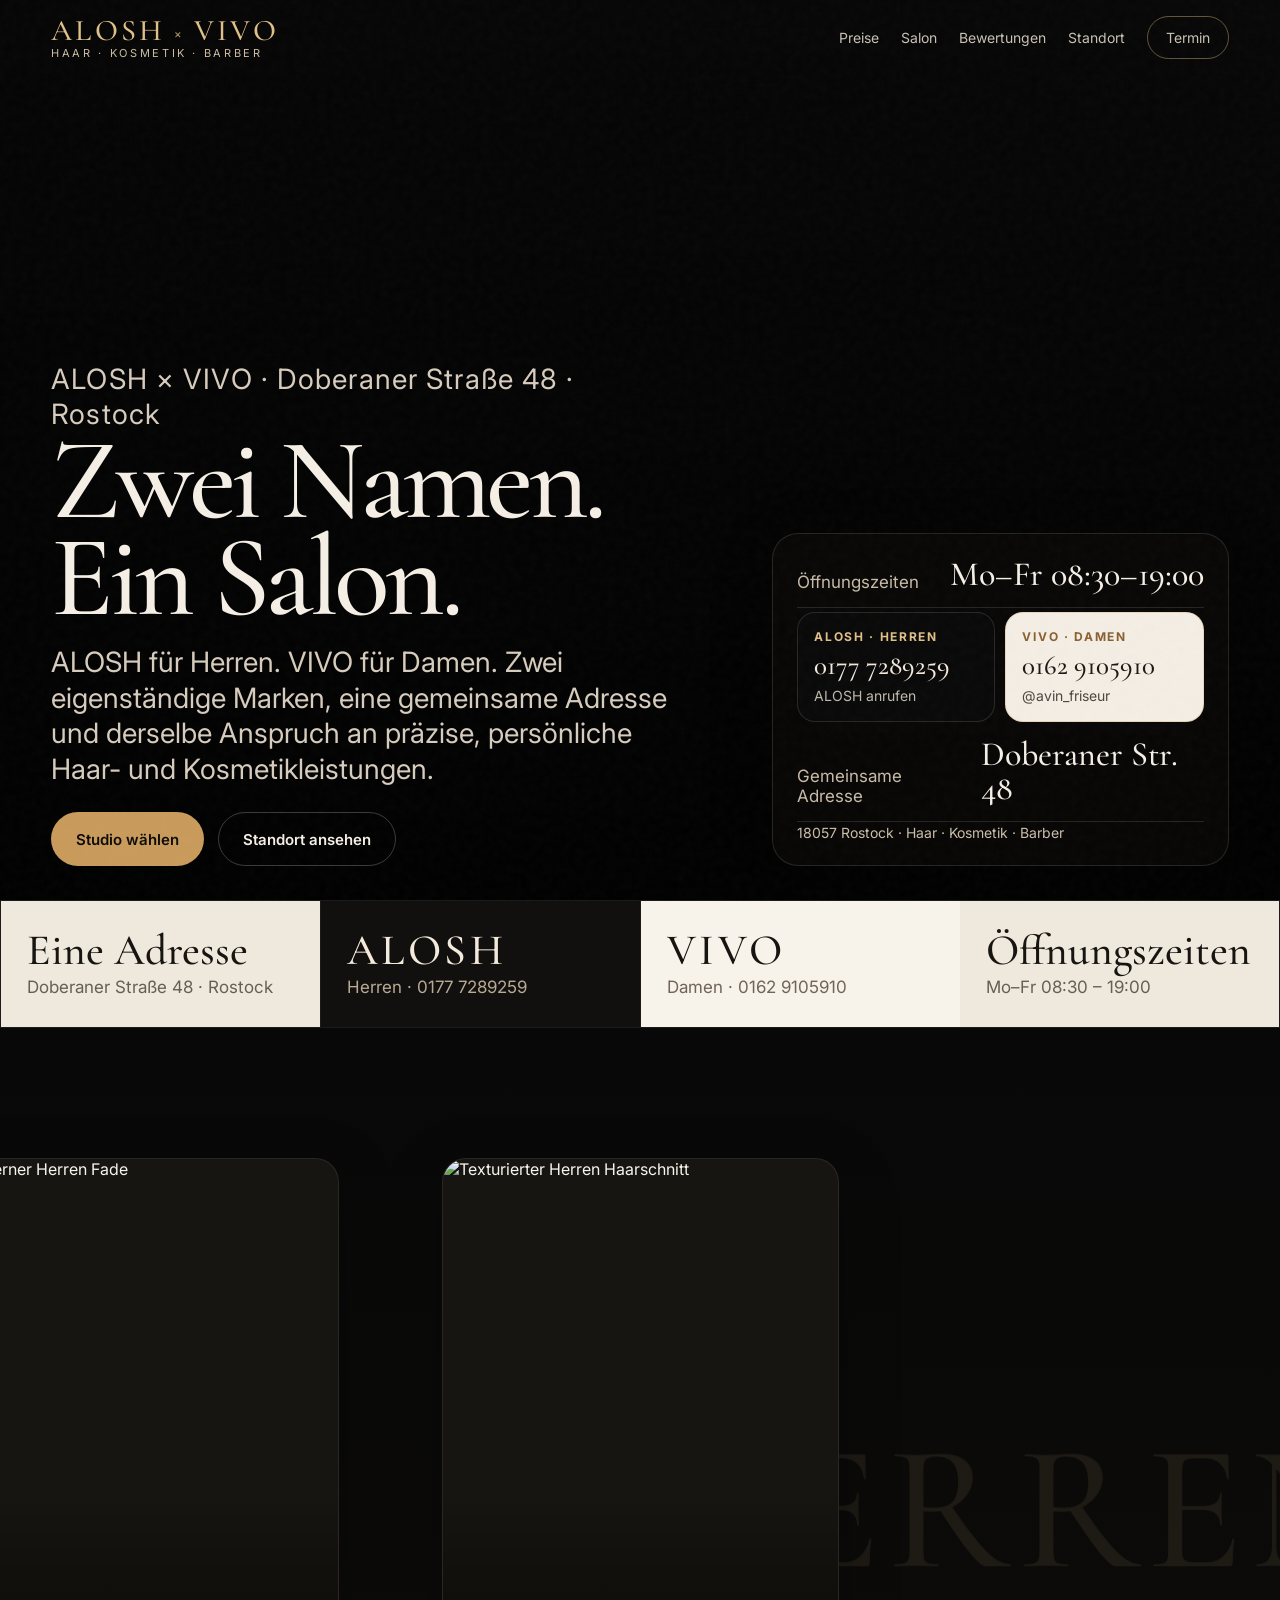
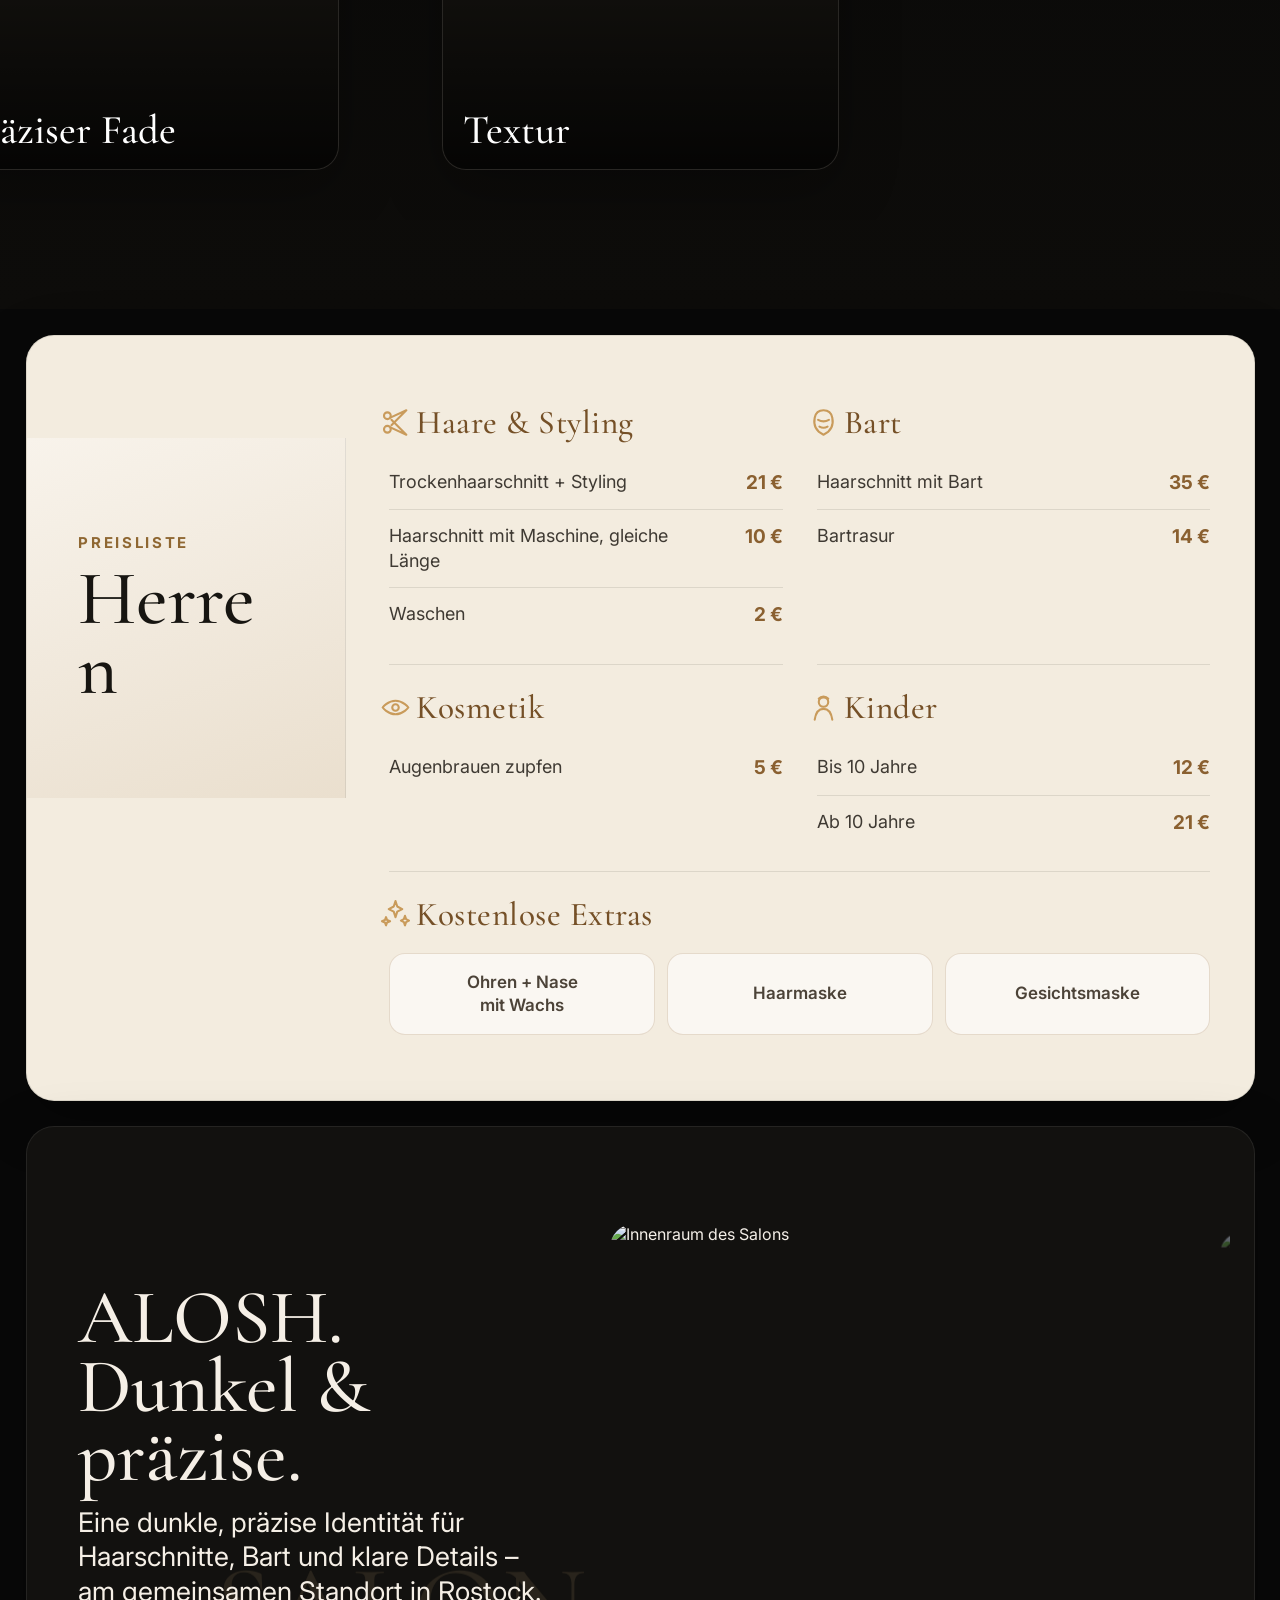
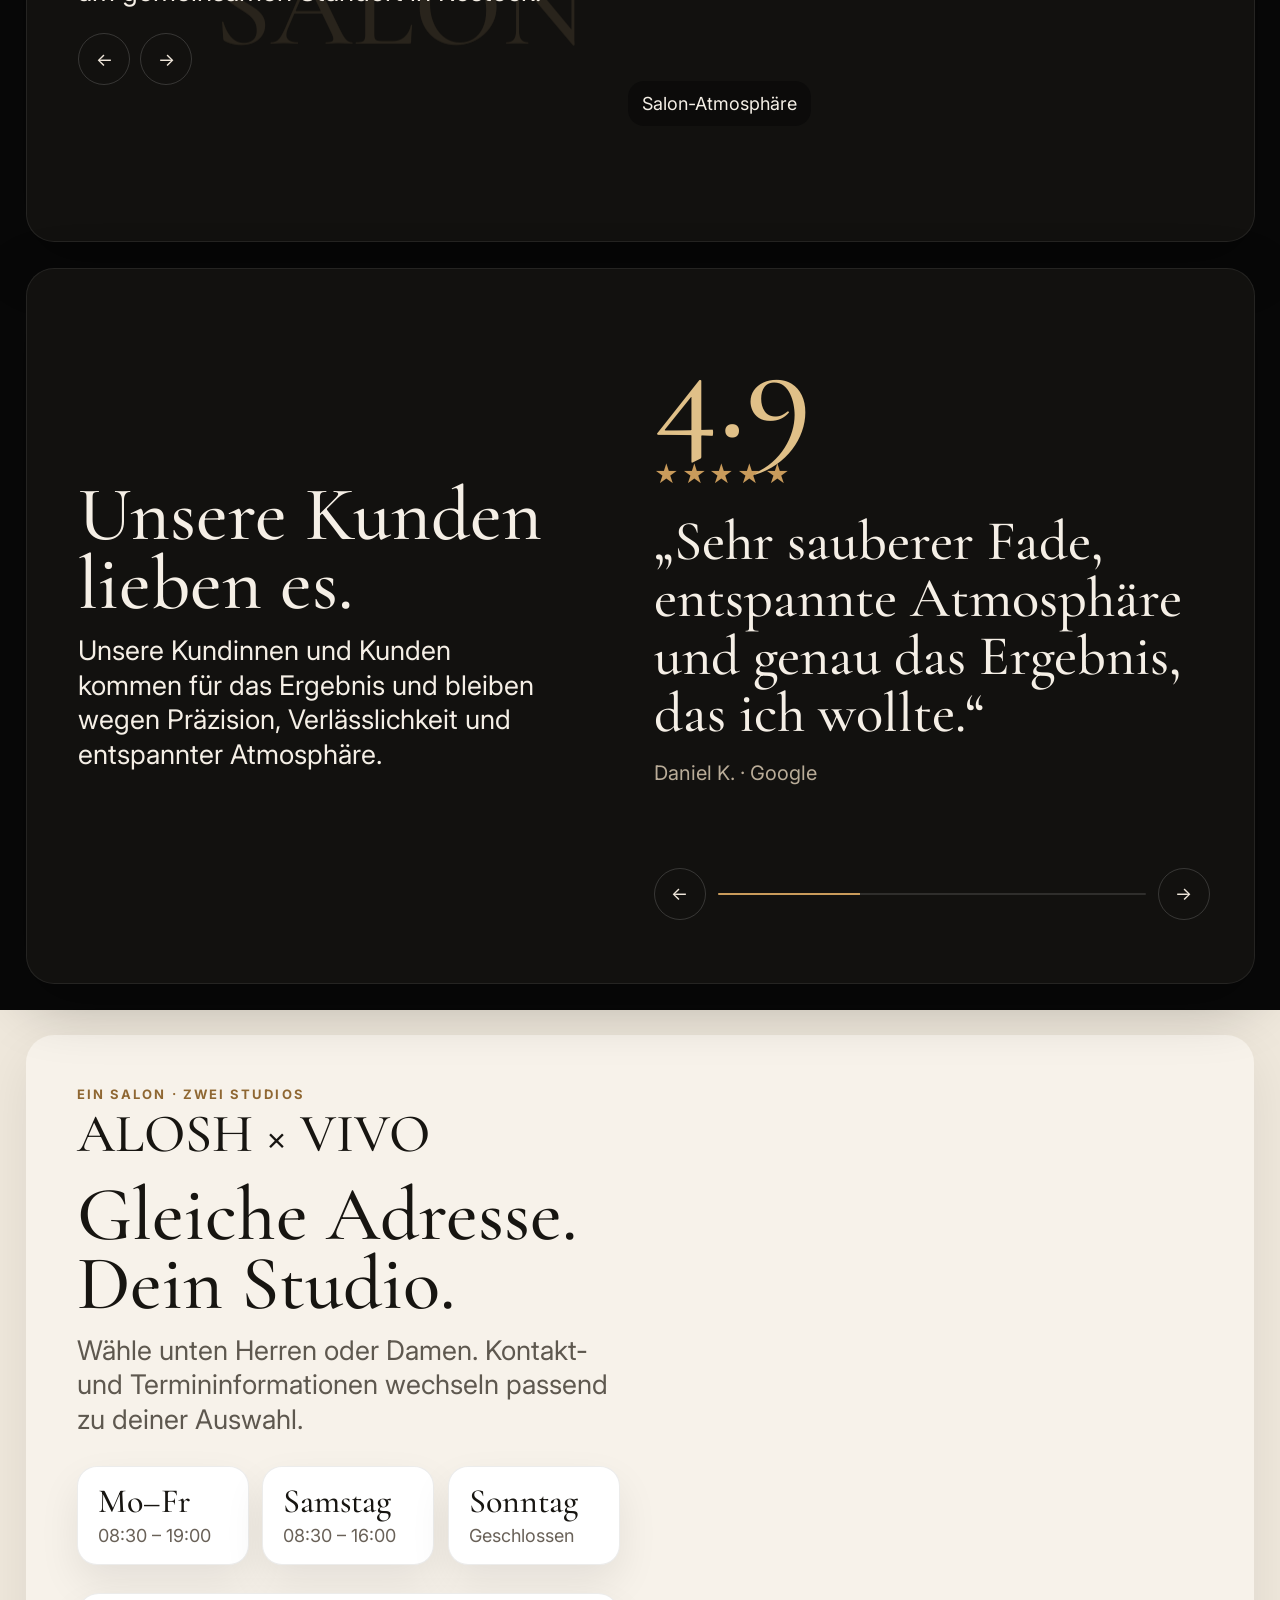
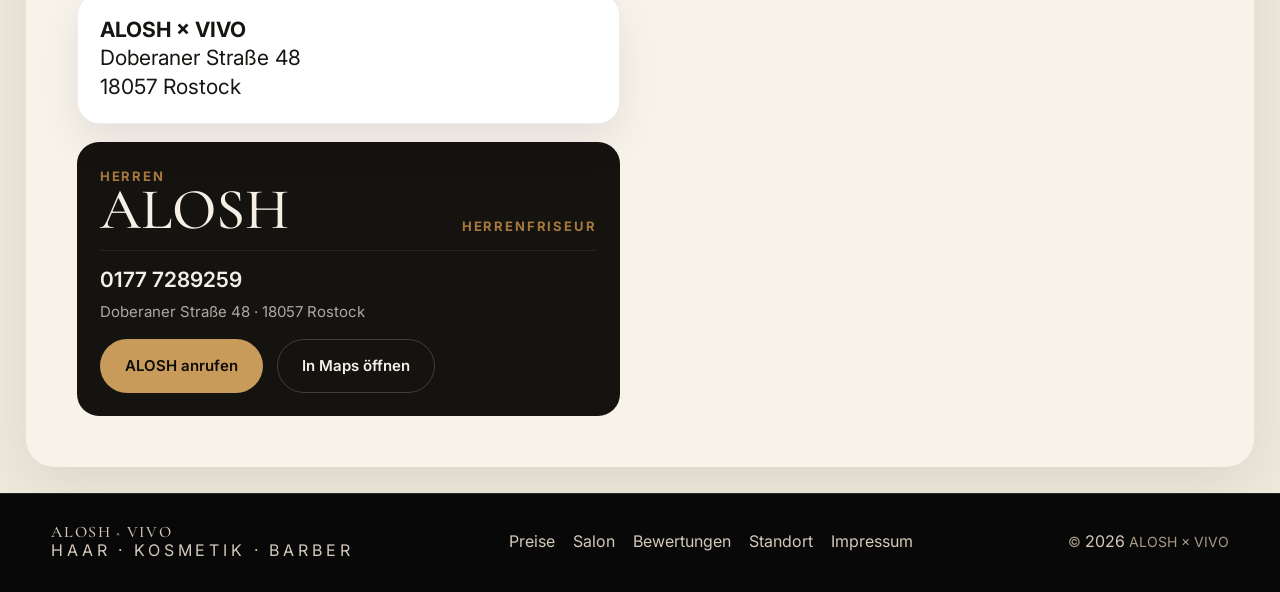
==== index.html @ 0dd0d902 "Finish German website translation" ====
<!DOCTYPE html>
<html lang="de">
<head>
  <meta charset="UTF-8" />
  <meta name="viewport" content="width=device-width, initial-scale=1.0" />
  <meta name="theme-color" content="#080808" />
  <meta name="description" content="ALOSH × VIVO in Rostock – Herren bei ALOSH, Damen bei VIVO. Haar, Kosmetik und Barber an einer gemeinsamen Adresse." />
  <title>ALOSH × VIVO — Haar · Kosmetik · Barber</title>
  <link rel="preconnect" href="https://fonts.googleapis.com">
  <link rel="preconnect" href="https://fonts.gstatic.com" crossorigin>
  <link href="https://fonts.googleapis.com/css2?family=Cormorant+Garamond:wght@400;500;600&family=Inter:wght@400;500;600;700&display=swap" rel="stylesheet">
  <link rel="stylesheet" href="styles.css?v=20260819-icons6">
  <link rel="stylesheet" href="price-icon-scale.css?v=1">
</head>
<body>
  <div class="grain"></div>

  <header class="site-header">
    <a class="brand" href="#top" aria-label="ALOSH Startseite">
      <span class="brand-name">ALOSH</span>
      <span class="brand-sub">Haar · Kosmetik · Barber</span>
    </a>

    <nav class="desktop-nav" aria-label="Hauptnavigation">
      <a href="#services">Preise</a>
      <a href="#salon">Salon</a>
      <a href="#reviews">Bewertungen</a>
      <a href="#visit">Standort</a>
      <a href="#booking" class="nav-book">Termin</a>
    </nav>

    <button class="menu-toggle" aria-label="Menü öffnen" aria-expanded="false">
      <span></span>
      <span></span>
    </button>
  </header>

  <div class="mobile-menu" aria-hidden="true">
    <nav>
      <a href="#services">Preise</a>
      <a href="#salon">Salon</a>
      <a href="#reviews">Bewertungen</a>
      <a href="#visit">Standort</a>
      <a href="#booking">Termin</a>
    </nav>
  </div>

  <main id="top">
    <section class="hero">
      <div class="hero-inner">
        <div class="hero-copy reveal reveal-left">
          <p class="hero-kicker">Friseur- und Barber-Erlebnis in Rostock.</p>
          <h1>Schnitt.<br>Bart.<br>Stil.</h1>
          <p>Elegante Atmosphäre, präzise Arbeit und ein hochwertiges Ergebnis – klar gestaltet für Desktop und Mobilgeräte.</p>
          <div class="hero-actions">
            <a class="button button-gold" href="#booking">Termin anfragen</a>
            <a class="button button-outline" href="#visit">Standort ansehen</a>
          </div>
        </div>

        <aside class="hero-card reveal reveal-pop" aria-label="Saloninformationen">
          <div class="hero-card-top">
            <div class="hero-card-line"><span data-shop-status>Öffnungszeiten</span><strong data-shop-detail>Mo–Fr 08:30–19:00</strong></div>
            <div class="hero-card-line"><span>Anrufen</span><strong>0381 76016450</strong></div>
            <div class="hero-card-line"><span>Adresse</span><strong>Doberaner Str. 48</strong></div>
          </div>
          <a class="button button-gold" href="tel:+4938176016450">Jetzt anrufen</a>
        </aside>
      </div>

      <div class="hero-decor-wrap" aria-hidden="true">
        <div class="hero-decor one parallax" data-speed="0.18">ALOSH</div>
        <div class="hero-decor two parallax" data-speed="0.11">BARBER</div>
      </div>
    </section>

    <section class="info-strip">
      <div class="info-box reveal reveal-pop" style="--delay:.02s">
        <strong data-shop-status>Öffnungszeiten</strong>
        <span data-shop-detail>Mo–Fr 08:30 – 19:00</span>
      </div>
      <div class="info-box reveal reveal-pop" style="--delay:.08s">
        <strong>Ohne Termin</strong>
        <span>Willkommen, wenn etwas frei ist</span>
      </div>
      <div class="info-box reveal reveal-pop" style="--delay:.14s">
        <strong>4.9 ★</strong>
        <span>Google-Bewertungen</span>
      </div>
      <div class="info-box reveal reveal-pop" style="--delay:.2s">
        <strong>Termin</strong>
        <a href="#booking">Termin anfragen</a>
      </div>
    </section>

    <section class="cuts-showcase" id="cuts" aria-label="Frisuren Beispiele">
      <div class="cuts-stage">
        <div class="cuts-word parallax" data-speed="0.045" data-gender-word aria-hidden="true">HERREN</div>

        <div class="cuts-carousel gender-panel" data-gender-panel="herren">
          <div class="cuts-track" data-cuts-carousel="herren" tabindex="0" aria-label="Herren Frisuren. Seitlich wischen oder ziehen.">
            <figure class="cut-card animate-on-scroll" style="--delay:.02s">
              <img loading="lazy" src="https://images.unsplash.com/photo-1622286342621-4bd786c2447c?auto=format&fit=crop&w=1000&q=88" alt="Moderner Herren Fade" />
              <figcaption>Präziser Fade</figcaption>
            </figure>
            <figure class="cut-card animate-on-scroll" style="--delay:.1s">
              <img loading="lazy" src="https://images.unsplash.com/photo-1503951914875-452162b0f3f1?auto=format&fit=crop&w=1000&q=88" alt="Texturierter Herren Haarschnitt" />
              <figcaption>Textur</figcaption>
            </figure>
            <figure class="cut-card animate-on-scroll" style="--delay:.18s">
              <img loading="lazy" src="https://images.unsplash.com/photo-1599351431202-1e0f0137899a?auto=format&fit=crop&w=1000&q=88" alt="Klassischer Herren Haarschnitt" />
              <figcaption>Klassisch</figcaption>
            </figure>
            <figure class="cut-card animate-on-scroll" style="--delay:.26s">
              <img loading="lazy" src="https://images.unsplash.com/photo-1585747860715-2ba37e788b70?auto=format&fit=crop&w=1000&q=88" alt="Herren Haarschnitt und Bart" />
              <figcaption>Schnitt + Bart</figcaption>
            </figure>
          </div>
        </div>

        <div class="cuts-carousel gender-panel" data-gender-panel="damen" hidden>
          <div class="cuts-track" data-cuts-carousel="damen" tabindex="0" aria-label="Damen Frisuren. Seitlich wischen oder ziehen.">
            <figure class="cut-card animate-on-scroll in-view">
              <img loading="lazy" src="https://images.unsplash.com/photo-1494790108377-be9c29b29330?auto=format&fit=crop&w=1000&q=88" alt="Damen Frisur mit weichen Stufen" />
              <figcaption>Weiche Stufen</figcaption>
            </figure>
            <figure class="cut-card animate-on-scroll in-view">
              <img loading="lazy" src="https://images.unsplash.com/photo-1524504388940-b1c1722653e1?auto=format&fit=crop&w=1000&q=88" alt="Damen Frisur mit weichen Wellen" />
              <figcaption>Weiche Wellen</figcaption>
            </figure>
            <figure class="cut-card animate-on-scroll in-view">
              <img loading="lazy" src="https://images.unsplash.com/photo-1534528741775-53994a69daeb?auto=format&fit=crop&w=1000&q=88" alt="Moderner Damen Haarschnitt" />
              <figcaption>Moderner Schnitt</figcaption>
            </figure>
            <figure class="cut-card animate-on-scroll in-view">
              <img loading="lazy" src="https://images.unsplash.com/photo-1488426862026-3ee34a7d66df?auto=format&fit=crop&w=1000&q=88" alt="Damen Farbe und Styling" />
              <figcaption>Farbe + Styling</figcaption>
            </figure>
          </div>
        </div>
      </div>
    </section>

    <div class="stack-shell">
      <section class="stack-panel price-panel" id="services" style="--z:10">
        <div class="panel-inner cream price-panel-inner">
          <div class="panel-grid price-layout">
            <div class="panel-copy price-intro reveal reveal-left">
              <div class="scroll-decor parallax" data-speed="0.12">PREISE</div>
              <p class="price-kicker">Preisliste</p>
              <h2 data-gender-price-title>Herren</h2>
            </div>

            <div class="price-side gender-panel" data-gender-panel="herren">
              <section class="price-category">
                <div class="price-category-head"><span><svg viewBox="0 0 24 24"><circle cx="6" cy="7" r="2.5"/><circle cx="6" cy="17" r="2.5"/><path d="M8.2 8.4 20 3M8.2 15.6 20 21M9 10l11 11M9 14 20 3"/></svg></span><h3>Haare &amp; Styling</h3></div>
                <div class="price-simple-row"><span>Trockenhaarschnitt + Styling</span><strong>21 €</strong></div>
                <div class="price-simple-row"><span>Haarschnitt mit Maschine, gleiche Länge</span><strong>10 €</strong></div>
                <div class="price-simple-row"><span>Waschen</span><strong>2 €</strong></div>
              </section>

              <section class="price-category">
                <div class="price-category-head"><span><svg viewBox="0 0 24 24"><path d="M5.5 8.5c.7-3.6 2.8-5.5 6.5-5.5s5.8 1.9 6.5 5.5c1 5.1-.4 9.7-6.5 12.5-6.1-2.8-7.5-7.4-6.5-12.5Z"/><path d="M8 10c2.4 1.4 5.6 1.4 8 0M9 15c2 1.2 4 1.2 6 0"/></svg></span><h3>Bart</h3></div>
                <div class="price-simple-row"><span>Haarschnitt mit Bart</span><strong>35 €</strong></div>
                <div class="price-simple-row"><span>Bartrasur</span><strong>14 €</strong></div>
              </section>

              <section class="price-category">
                <div class="price-category-head"><span><svg viewBox="0 0 24 24"><path d="M2.5 12s3.7-5 9.5-5 9.5 5 9.5 5-3.7 5-9.5 5-9.5-5-9.5-5Z"/><circle cx="12" cy="12" r="2.4"/></svg></span><h3>Kosmetik</h3></div>
                <div class="price-simple-row"><span>Augenbrauen zupfen</span><strong>5 €</strong></div>
              </section>

              <section class="price-category">
                <div class="price-category-head"><span><svg viewBox="0 0 24 24"><circle cx="12" cy="8" r="3.5"/><path d="M5.5 21c.7-5 2.9-8 6.5-8s5.8 3 6.5 8M8.5 5.5c1.7-2.2 5.3-2.2 7 0"/></svg></span><h3>Kinder</h3></div>
                <div class="price-simple-row"><span>Bis 10 Jahre</span><strong>12 €</strong></div>
                <div class="price-simple-row"><span>Ab 10 Jahre</span><strong>21 €</strong></div>
              </section>

              <section class="price-category price-category-wide price-extras">
                <div class="price-category-head"><span><svg viewBox="0 0 24 24"><path d="m12 2 1.3 4.1L17 8l-3.7 1.9L12 14l-1.3-4.1L7 8l3.7-1.9L12 2Z"/><path d="m19 13 .8 2.4L22 16.5l-2.2 1.1L19 20l-.8-2.4-2.2-1.1 2.2-1.1L19 13ZM5 14l.8 2.1L8 17l-2.2.9L5 20l-.8-2.1L2 17l2.2-.9L5 14Z"/></svg></span><h3>Kostenlose Extras</h3></div>
                <div class="free-extra-grid">
                  <span>Ohren + Nase<br>mit Wachs</span>
                  <span>Haarmaske</span>
                  <span>Gesichtsmaske</span>
                </div>
              </section>
            </div>

            <div class="price-side gender-panel" data-gender-panel="damen" hidden>
              <section class="price-category price-category-wide length-category">
                <div class="price-category-head"><span><svg viewBox="0 0 24 24"><circle cx="6" cy="7" r="2.5"/><circle cx="6" cy="17" r="2.5"/><path d="M8.2 8.4 20 3M8.2 15.6 20 21M9 10l11 11M9 14 20 3"/></svg></span><h3>Schnitt &amp; Styling</h3></div>
                <div class="price-length-head" aria-hidden="true">
                  <span></span><strong>Kurz<small>bis Kinn</small></strong><strong>Mittel<small>bis Schulter</small></strong><strong>Lang<small>ab Schulter</small></strong>
                </div>
                <div class="price-length-row">
                  <span class="price-service">Waschen · Schneiden · Föhnen</span>
                  <span class="price-cell"><small>Kurz</small><strong>ab 45 €</strong></span>
                  <span class="price-cell"><small>Mittel</small><strong>55 €</strong></span>
                  <span class="price-cell"><small>Lang</small><strong>65 €</strong></span>
                </div>
                <div class="price-length-row">
                  <span class="price-service">Waschen · Schneiden</span>
                  <span class="price-cell"><small>Kurz</small><strong>ab 35 €</strong></span>
                  <span class="price-cell"><small>Mittel</small><strong>45 €</strong></span>
                  <span class="price-cell"><small>Lang</small><strong>55 €</strong></span>
                </div>
                <div class="price-length-row">
                  <span class="price-service">Waschen · Föhnen</span>
                  <span class="price-cell"><small>Kurz</small><strong>ab 28 €</strong></span>
                  <span class="price-cell"><small>Mittel</small><strong>35 €</strong></span>
                  <span class="price-cell"><small>Lang</small><strong>45 €</strong></span>
                </div>
                <div class="price-length-row">
                  <span class="price-service">Ponyschnitt</span>
                  <span class="price-cell"><small>Kurz</small><strong>10 €</strong></span>
                </div>
                <div class="price-length-row">
                  <span class="price-service">Haare glätten</span>
                  <span class="price-cell"><small>Kurz</small><strong>ab 29 €</strong></span>
                  <span class="price-cell"><small>Mittel</small><strong>39 €</strong></span>
                  <span class="price-cell"><small>Lang</small><strong>49 €</strong></span>
                </div>
                <div class="price-length-row">
                  <span class="price-service">Haare locken</span>
                  <span class="price-cell"><small>Kurz</small><strong>ab 30 €</strong></span>
                  <span class="price-cell"><small>Mittel</small><strong>40 €</strong></span>
                  <span class="price-cell"><small>Lang</small><strong>50 €</strong></span>
                </div>
              </section>

              <section class="price-category price-category-wide length-category">
                <div class="price-category-head"><span><svg viewBox="0 0 24 24"><path d="M12 2.5S5.5 10 5.5 15a6.5 6.5 0 0 0 13 0C18.5 10 12 2.5 12 2.5Z"/></svg></span><h3>Farbe</h3></div>
                <div class="price-length-head" aria-hidden="true">
                  <span></span><strong>Kurz<small>bis Kinn</small></strong><strong>Mittel<small>bis Schulter</small></strong><strong>Lang<small>ab Schulter</small></strong>
                </div>
                <div class="price-length-row">
                  <span class="price-service">Farbe komplett</span>
                  <span class="price-cell"><small>Kurz</small><strong>ab 60 €</strong></span>
                  <span class="price-cell"><small>Mittel</small><strong>75 €</strong></span>
                  <span class="price-cell"><small>Lang</small><strong>85 €</strong></span>
                </div>
                <div class="price-length-row">
                  <span class="price-service">Ansatzfärbung (bis 2 cm)</span>
                  <span class="price-cell"><small>Kurz</small><strong>ab 50 €</strong></span>
                  <span class="price-cell price-na"><small>Mittel</small><strong>–</strong></span>
                  <span class="price-cell price-na"><small>Lang</small><strong>–</strong></span>
                </div>
                <div class="price-length-row">
                  <span class="price-service">Ansatztönung (mehr als 2 cm)</span>
                  <span class="price-cell"><small>Kurz</small><strong>ab 60 €</strong></span>
                  <span class="price-cell price-na"><small>Mittel</small><strong>–</strong></span>
                  <span class="price-cell price-na"><small>Lang</small><strong>–</strong></span>
                </div>
                <div class="price-length-row">
                  <span class="price-service">Tönung</span>
                  <span class="price-cell"><small>Kurz</small><strong>ab 40 €</strong></span>
                  <span class="price-cell"><small>Mittel</small><strong>48 €</strong></span>
                  <span class="price-cell"><small>Lang</small><strong>55 €</strong></span>
                </div>
              </section>

              <section class="price-category price-category-wide length-category">
                <div class="price-category-head"><span><svg viewBox="0 0 24 24"><path d="m12 2 1.4 5.6L18 10l-4.6 2.4L12 18l-1.4-5.6L6 10l4.6-2.4L12 2Z"/><path d="m19 3 .6 1.7L21 5.3l-1.4.6L19 7.5l-.6-1.6L17 5.3l1.4-.6L19 3Z"/></svg></span><h3>Blond &amp; Strähnen</h3></div>
                <div class="price-length-head" aria-hidden="true">
                  <span></span><strong>Kurz<small>bis Kinn</small></strong><strong>Mittel<small>bis Schulter</small></strong><strong>Lang<small>ab Schulter</small></strong>
                </div>
                <div class="price-length-row">
                  <span class="price-service">Balayage</span>
                  <span class="price-cell"><small>Kurz</small><strong>ab 75 €</strong></span>
                  <span class="price-cell"><small>Mittel</small><strong>90 €</strong></span>
                  <span class="price-cell"><small>Lang</small><strong>110 €</strong></span>
                </div>
                <div class="price-length-row">
                  <span class="price-service">Strähnen</span>
                  <span class="price-cell"><small>Kurz</small><strong>ab 70 €</strong></span>
                  <span class="price-cell"><small>Mittel</small><strong>80 €</strong></span>
                  <span class="price-cell"><small>Lang</small><strong>100 €</strong></span>
                </div>
              </section>

              <section class="price-category price-category-wide length-category">
                <div class="price-category-head"><span><svg viewBox="0 0 24 24"><path d="M5 2.5c-4 3.8 4 5.3 0 9.5s4 5.7 0 9.5M12 2.5c-4 3.8 4 5.3 0 9.5s4 5.7 0 9.5M19 2.5c-4 3.8 4 5.3 0 9.5s4 5.7 0 9.5"/></svg></span><h3>Glättung &amp; Umformung</h3></div>
                <div class="price-length-head" aria-hidden="true">
                  <span></span><strong>Kurz<small>bis Kinn</small></strong><strong>Mittel<small>bis Schulter</small></strong><strong>Lang<small>ab Schulter</small></strong>
                </div>
                <div class="price-length-row">
                  <span class="price-service">Keratinglättung</span>
                  <span class="price-cell"><small>Kurz</small><strong>ab 130 €</strong></span>
                  <span class="price-cell"><small>Mittel</small><strong>160 €</strong></span>
                  <span class="price-cell"><small>Lang</small><strong>190 €</strong></span>
                </div>
                <div class="price-length-row">
                  <span class="price-service">Dauerwelle</span>
                  <span class="price-cell"><small>Kurz</small><strong>ab 60 €</strong></span>
                  <span class="price-cell"><small>Mittel</small><strong>70 €</strong></span>
                  <span class="price-cell"><small>Lang</small><strong>80 €</strong></span>
                </div>
              </section>

              <section class="price-category">
                <div class="price-category-head"><span><svg viewBox="0 0 24 24"><path d="M20.5 3.5C12 3.5 5 7.4 4.5 16c4.1 1.7 7.8.2 10.8-2.8 3.8-3.4 4.6-6.7 5.2-9.7Z"/><path d="M3.5 21c3.2-6.2 7.5-10 14.2-14"/></svg></span><h3>Pflege</h3></div>
                <div class="price-simple-row"><span>Haarmaske</span><strong>ab 10 €</strong></div>
                <div class="price-simple-row"><span>Intensivkur (Haarmaske + Ampulle)</span><strong>ab 18 €</strong></div>
              </section>

              <section class="price-category">
                <div class="price-category-head"><span><svg viewBox="0 0 24 24"><path d="M2.5 12s3.7-5 9.5-5 9.5 5 9.5 5-3.7 5-9.5 5-9.5-5-9.5-5Z"/><circle cx="12" cy="12" r="2.4"/></svg></span><h3>Kosmetik</h3></div>
                <div class="price-simple-row"><span>Augenbrauen zupfen</span><strong>10 €</strong></div>
                <div class="price-simple-row"><span>Augenbrauen färben</span><strong>10 €</strong></div>
                <div class="price-simple-row"><span>Wimpern färben</span><strong>12 €</strong></div>
              </section>

              <section class="price-category">
                <div class="price-category-head"><span><svg viewBox="0 0 24 24"><path d="m3.5 8 5 4.2L12 4l3.5 8.2 5-4.2-2.2 11H5.7L3.5 8Z"/><path d="M6 21h12"/></svg></span><h3>Hochzeit &amp; Extras</h3></div>
                <div class="price-simple-row"><span>Hochsteckfrisur</span><strong>ab 65 €</strong></div>
                <div class="price-simple-row"><span>Frisur</span><strong>200 €</strong></div>
                <div class="price-simple-row"><span>Frisur mit Make-up</span><strong>250 €</strong></div>
                <div class="price-simple-row"><span>Probestecken</span><strong>ab 70–100 €</strong></div>
                <div class="price-simple-row"><span>Make-up</span><strong>ab 60 €</strong></div>
              </section>

              <section class="price-category">
                <div class="price-category-head"><span><svg viewBox="0 0 24 24"><circle cx="12" cy="8" r="3.5"/><path d="M5.5 21c.7-5 2.9-8 6.5-8s5.8 3 6.5 8M8.5 5.5c1.7-2.2 5.3-2.2 7 0"/></svg></span><h3>Kinder</h3></div>
                <p class="price-category-note">Mädchen bis 12 Jahre</p>
                <div class="price-simple-row"><span>Waschen · Schneiden · Stylen</span><strong>25 €</strong></div>
              </section>

              <aside class="price-info price-category-wide">
                Alle Preise verstehen sich inklusive Beratung, Waschen und hochwertiger Pflegeprodukte.
              </aside>
            </div>
          </div>
        </div>
      </section>

      <section class="stack-panel" id="salon" style="--z:20">
        <div class="panel-inner">
          <div class="panel-grid">
            <div class="panel-copy gallery-copy reveal reveal-left">
              <div class="scroll-decor parallax" data-speed="0.2">SALON</div>
              <h2>Dunkle Töne.<br>Warmes Licht.</h2>
              <p>Ein ruhiger Salon, warmes Licht und eine konzentrierte Atmosphäre – mit Fokus auf ein starkes Ergebnis.</p>
              <div class="gallery-controls">
                <button class="carousel-btn" data-gallery-prev aria-label="Vorheriges Bild">←</button>
                <button class="carousel-btn" data-gallery-next aria-label="Nächstes Bild">→</button>
              </div>
            </div>
            <div class="gallery-side reveal reveal-zoom">
              <div class="gallery-viewport">
                <div class="gallery-track">
                  <figure class="gallery-card active">
                    <img src="https://images.unsplash.com/photo-1621605815971-fbc98d665033?auto=format&fit=crop&w=1600&q=86" alt="Innenraum des Salons" />
                    <figcaption>Salon-Atmosphäre</figcaption>
                  </figure>
                  <figure class="gallery-card">
                    <img src="https://images.unsplash.com/photo-1503951914875-452162b0f3f1?auto=format&fit=crop&w=1600&q=86" alt="Haarschnitt während der Behandlung" />
                    <figcaption>Präziser Schnitt</figcaption>
                  </figure>
                  <figure class="gallery-card">
                    <img src="https://images.unsplash.com/photo-1521590832167-7bcbfaa6381f?auto=format&fit=crop&w=1600&q=86" alt="Barber-Werkzeuge und Stylingbereich" />
                    <figcaption>Werkzeuge & Details</figcaption>
                  </figure>
                </div>
              </div>
            </div>
          </div>
        </div>
      </section>

      <section class="stack-panel" id="reviews" style="--z:30">
        <div class="panel-inner">
          <div class="panel-grid">
            <div class="panel-copy reveal reveal-left">
              <div class="scroll-decor parallax" data-speed="0.18">VERTRAUEN</div>
              <h2>Unsere Kunden<br>lieben es.</h2>
              <p>Unsere Kundinnen und Kunden kommen für das Ergebnis und bleiben wegen Präzision, Verlässlichkeit und entspannter Atmosphäre.</p>
            </div>
            <div class="review-side reveal reveal-right">
              <div class="rating-big">4.9</div>
              <div class="stars">★★★★★</div>
              <div class="review-viewport">
                <div class="review-track">
                  <article class="review-card active">
                    <blockquote>„Sehr sauberer Fade, entspannte Atmosphäre und genau das Ergebnis, das ich wollte.“</blockquote>
                    <footer>Daniel K. · Google</footer>
                  </article>
                  <article class="review-card">
                    <blockquote>„Starker Salon, freundliches Team und bei jedem Detail merkt man die Sorgfalt.“</blockquote>
                    <footer>Jonas M. · Google</footer>
                  </article>
                  <article class="review-card">
                    <blockquote>„Mein bester Barber-Termin seit Langem. Haare und Bart waren beide genau auf den Punkt.“</blockquote>
                    <footer>Mehmet A. · Google</footer>
                  </article>
                </div>
              </div>
              <div class="review-nav">
                <button class="carousel-btn" data-review-prev aria-label="Vorherige Bewertung">←</button>
                <div class="review-progress"><span></span></div>
                <button class="carousel-btn" data-review-next aria-label="Nächste Bewertung">→</button>
              </div>
            </div>
          </div>
        </div>
      </section>
    </div>

    <section class="visit-book" id="visit">
      <div class="visit-card">
        <div class="visit-content reveal reveal-left">
          <h2>Leicht zu finden.<br>Einfach zu buchen.</h2>
          <p>Du findest uns in Rostock. Wähle dein Studio und kontaktiere direkt ALOSH oder VIVO für deinen nächsten Termin.</p>

          <div class="hours-grid">
            <div class="hour-box animate-on-scroll reveal-pop" style="--delay:.02s"><strong>Mo–Fr</strong><span>08:30 – 19:00</span></div>
            <div class="hour-box animate-on-scroll reveal-pop" style="--delay:.08s"><strong>Samstag</strong><span>08:30 – 16:00</span></div>
            
            <div class="hour-box animate-on-scroll reveal-pop" style="--delay:.14s"><strong>Sonntag</strong><span>Geschlossen</span></div>
          </div>

          <div class="address-box animate-on-scroll reveal-pop" style="--delay:.26s">
            <strong>Kurdistan Barbershop</strong><br>
            Doberaner Str. 48<br>
            18057 Rostock
          </div>

          <div class="visit-actions" id="booking">
            <a class="button button-gold" href="tel:+4938176016450">Anrufen: 0381 76016450</a>
            <a class="button button-outline" style="color:#201b14;border-color:rgba(17,15,11,.14)" href="https://www.google.com/maps/search/?api=1&query=Kurdistan+Barbershop+-+Friseur+Atelier+Justyna%2C+Rostock&query_place_id=ChIJq4bq9xNXrEcRFlgokdhbPqw" target="_blank" rel="noopener">In Maps öffnen</a>
          </div>
        </div>

        <div class="visit-map reveal reveal-zoom">
          <iframe title="Standort in Google Maps" src="https://www.google.com/maps/embed?pb=!1m18!1m12!1m3!1d2782.7605567998803!2d12.11145307220702!3d54.09123819497803!2m3!1f0!2f0!3f0!3m2!1i1024!2i768!4f13.1!3m3!1m2!1s0x47ac5713f7ea86ab%3A0xac3e5bd891285816!2sKurdistan%20Barbershop%20-%20Friseur%20Atelier%20Justyna%2C%20Rostock!5e0!3m2!1sde!2sde!4v1787150658706!5m2!1sde!2sde" loading="lazy" referrerpolicy="no-referrer-when-downgrade"></iframe>
        </div>
      </div>
    </section>
  </main>

  <footer class="footer">
    <a class="brand" href="#top">
      <span class="brand-name">ALOSH</span>
      <span class="brand-sub">Haar · Kosmetik · Barber</span>
    </a>
    <nav>
      <a href="#services">Preise</a>
      <a href="#salon">Salon</a>
      <a href="#reviews">Bewertungen</a>
      <a href="#visit">Standort</a>
      <a href="impressum.html">Impressum</a>
    </nav>
    <span>© <span id="year"></span> ALOSH</span>
  </footer>
  <nav class="gender-dock" data-gender-dock aria-label="Damen oder Herren" aria-hidden="true">
    <button type="button" class="gender-dock-button is-active" data-gender-toggle="herren" aria-pressed="true">Herren</button>
    <button type="button" class="gender-dock-button" data-gender-toggle="damen" aria-pressed="false">Damen</button>
  </nav>
  <script src="script.js" defer></script>
  <script src="gender-scroll-fix.js?v=20260819-de1" defer></script>
</body>
</html>
---- styles.css ----
:root{
      --bg:#080808;
      --bg-2:#12110f;
      --bg-3:#181613;
      --cream:#efe8dc;
      --cream-2:#f7f2ea;
      --gold:#c99b5b;
      --gold-2:#e0c088;
      --text:#f5efe6;
      --text-soft:#d7ccbd;
      --ink:#171511;
      --line:rgba(255,255,255,.12);
      --line-dark:rgba(25,22,18,.12);
      --shadow:0 18px 60px rgba(0,0,0,.28);
      --header:76px;
      --pad:clamp(18px,4vw,56px);
      --radius:28px;
      --section-space:clamp(18px,2vw,30px);
    }

    *{box-sizing:border-box}
    html{scroll-behavior:smooth;scroll-padding-top:var(--header)}
    body{margin:0;background:var(--bg);color:var(--text);font-family:Inter,system-ui,sans-serif;overflow-x:hidden}
    body.menu-open{overflow:hidden}
    a{color:inherit;text-decoration:none}
    button{font:inherit}
    img{display:block;width:100%}

    .grain{position:fixed;inset:0;pointer-events:none;opacity:.03;z-index:120;background-image:url("data:image/svg+xml,%3Csvg viewBox='0 0 140 140' xmlns='http://www.w3.org/2000/svg'%3E%3Cfilter id='n'%3E%3CfeTurbulence type='fractalNoise' baseFrequency='.82' numOctaves='4' stitchTiles='stitch'/%3E%3C/filter%3E%3Crect width='100%25' height='100%25' filter='url(%23n)'/%3E%3C/svg%3E")}

    .site-header{position:fixed;inset:0 0 auto;height:var(--header);display:flex;align-items:center;justify-content:space-between;padding:0 var(--pad);z-index:100;transition:.3s ease;border-bottom:1px solid transparent}
    .site-header.scrolled{background:rgba(8,8,8,.82);backdrop-filter:blur(18px);border-color:var(--line)}
    .brand{display:flex;flex-direction:column;gap:2px;line-height:1}
    .brand-name{font:500 30px/1 "Cormorant Garamond",serif;letter-spacing:.16em;color:var(--gold-2)}
    .brand-sub{font-size:11px;letter-spacing:.24em;color:#cdbda5;text-transform:uppercase}

    .desktop-nav{display:flex;align-items:center;gap:22px}
    .desktop-nav a{font-size:14px;color:#e5dccf;opacity:.88;transition:.2s}
    .desktop-nav a:hover{color:var(--gold-2);opacity:1}
    .nav-book{padding:12px 18px;border:1px solid rgba(224,192,136,.48);border-radius:999px}

    .menu-toggle{display:none;width:44px;height:44px;border:0;background:transparent;position:relative}
    .menu-toggle span{position:absolute;left:11px;width:22px;height:1.5px;background:var(--gold-2);transition:.25s}
    .menu-toggle span:first-child{top:17px}
    .menu-toggle span:last-child{top:25px}
    body.menu-open .menu-toggle span:first-child{transform:translateY(4px) rotate(45deg)}
    body.menu-open .menu-toggle span:last-child{transform:translateY(-4px) rotate(-45deg)}

    .hero{position:relative;min-height:100svh;display:flex;align-items:flex-end;padding:calc(var(--header) + 28px) var(--pad) 34px;overflow:hidden}
    .hero::before{content:"";position:absolute;inset:0;background:linear-gradient(100deg,rgba(5,5,5,.9),rgba(5,5,5,.58) 52%,rgba(5,5,5,.14)),url("https://images.unsplash.com/photo-1622286342621-4bd786c2447c?auto=format&fit=crop&w=2200&q=88") center/cover no-repeat;transform:scale(1.03)}
    .hero::after{content:"";position:absolute;inset:0;background:linear-gradient(180deg,rgba(0,0,0,.04),rgba(0,0,0,.58) 72%,rgba(0,0,0,.84));}
    .hero-inner{position:relative;z-index:2;width:100%;display:grid;grid-template-columns:minmax(0,1.2fr) minmax(280px,.8fr);gap:36px;align-items:end}
    .hero-copy{max-width:820px}
    .hero-kicker{font-size:16px;color:var(--gold-2);margin:0 0 18px}
    h1,h2,h3,blockquote{font-family:"Cormorant Garamond",serif;font-weight:500;margin:0}
    h1{font-size:clamp(60px,9vw,132px);line-height:.84;letter-spacing:-.04em}
    .hero-copy p{font-size:clamp(20px,2.4vw,28px);line-height:1.28;color:var(--text-soft);max-width:620px;margin:18px 0 0}
    .hero-actions{display:flex;flex-wrap:wrap;gap:14px;margin-top:24px}
    .button{display:inline-flex;align-items:center;justify-content:center;min-height:54px;padding:0 24px;border-radius:999px;border:1px solid transparent;font-size:15px;font-weight:600;transition:.25s}
    .button:hover{transform:translateY(-2px)}
    .button-gold{background:var(--gold);color:#0d0b08}
    .button-outline{border-color:rgba(255,255,255,.22);color:var(--text)}

    .hero-card{background:rgba(11,10,9,.64);border:1px solid rgba(255,255,255,.12);border-radius:26px;padding:24px;backdrop-filter:blur(14px);box-shadow:var(--shadow)}
    .hero-card-top{display:grid;gap:16px}
    .hero-card-line{display:flex;justify-content:space-between;align-items:end;gap:18px;padding-bottom:15px;border-bottom:1px solid rgba(255,255,255,.12)}
    .hero-card-line:last-child{padding-bottom:0;border-bottom:0}
    .hero-card-line span{font-size:17px;color:#c9bca8}
    .hero-card-line strong{font:500 34px/1 "Cormorant Garamond",serif;color:var(--text)}
    .hero-card .button{width:100%;margin-top:18px}

    .hero-decor-wrap{position:absolute;left:0;right:0;bottom:22px;z-index:1;pointer-events:none;overflow:hidden;height:86px}
    .hero-decor{position:absolute;white-space:nowrap;font:500 clamp(86px,10vw,180px)/1 "Cormorant Garamond",serif;letter-spacing:.06em;color:rgba(224,192,136,.13);will-change:transform}
    .hero-decor.one{left:10%;bottom:-18px}
    .hero-decor.two{right:-2%;bottom:18px;color:rgba(255,255,255,.08)}

    .info-strip{position:relative;z-index:3;display:grid;grid-template-columns:repeat(4,1fr);gap:1px;background:rgba(255,255,255,.08);padding:1px}
    .info-box{background:var(--cream);color:var(--ink);padding:24px min(3vw,26px);min-height:126px;display:flex;flex-direction:column;justify-content:center}
    .info-box strong{font:500 clamp(30px,3.4vw,44px)/.94 "Cormorant Garamond",serif}
    .info-box span{font-size:17px;line-height:1.3;color:#655f56;margin-top:6px}
    .info-box a{font-size:17px;color:#59411d}

    .cuts-showcase{position:relative;height:142vh;background:linear-gradient(180deg,var(--bg) 0%,#0d0c0a 100%);overflow:hidden}
    .cuts-stage{position:sticky;top:var(--header);height:calc(100svh - var(--header));display:flex;align-items:center;padding:30px var(--pad);overflow:hidden}
    .cuts-word{position:absolute;left:50%;top:50%;transform:translate(-50%,-50%);font:500 clamp(120px,22vw,360px)/.78 "Cormorant Garamond",serif;letter-spacing:.02em;color:rgba(224,192,136,.09);white-space:nowrap;pointer-events:none;will-change:transform}
    .cuts-grid{position:relative;z-index:2;width:100%;display:grid;grid-template-columns:repeat(4,1fr);gap:clamp(12px,1.6vw,24px);align-items:center}
    .cut-card{position:relative;height:min(66svh,620px);border-radius:24px;overflow:hidden;box-shadow:var(--shadow);border:1px solid rgba(255,255,255,.08);will-change:transform}
    .cut-card:nth-child(1),.cut-card:nth-child(3){transform:translateY(30px)}
    .cut-card:nth-child(2),.cut-card:nth-child(4){transform:translateY(-28px)}
    .cut-card img{width:100%;height:100%;object-fit:cover;filter:saturate(.76) contrast(1.04);transition:transform .8s cubic-bezier(.22,.61,.36,1),filter .35s}
    .cut-card:hover img{transform:scale(1.035);filter:saturate(.92) contrast(1.04)}
    .cut-card::after{content:"";position:absolute;inset:0;background:linear-gradient(180deg,transparent 54%,rgba(0,0,0,.78))}
    .cut-card figcaption{position:absolute;left:20px;right:20px;bottom:18px;z-index:2;font:500 clamp(28px,3.2vw,48px)/.92 "Cormorant Garamond",serif;color:#fff}

    .stack-shell{padding:var(--section-space) var(--section-space) 0;background:var(--bg)}
    .stack-panel{position:sticky;top:calc(var(--header) + 12px);height:calc(88svh - var(--header));margin-bottom:var(--section-space);z-index:var(--z)}
    .panel-inner{height:100%;border-radius:var(--radius);overflow:hidden;box-shadow:var(--shadow);border:1px solid rgba(255,255,255,.08);background:var(--bg-2);position:relative;transform-origin:50% 0;will-change:transform,filter}
    .panel-inner.cream{background:var(--cream);color:var(--ink);border-color:rgba(17,15,11,.08)}
    .panel-grid{height:100%;display:grid;grid-template-columns:.95fr 1.05fr;align-items:stretch}
    .panel-copy{padding:clamp(28px,4vw,52px);display:flex;flex-direction:column;justify-content:center;position:relative;overflow:hidden}
    .panel-copy h2{font-size:clamp(46px,6vw,90px);line-height:.9;position:relative;z-index:2}
    .panel-copy p{font-size:clamp(21px,2.25vw,27px);line-height:1.28;margin:16px 0 0;max-width:520px;position:relative;z-index:2}
    .panel-copy .scroll-decor{position:absolute;left:-4%;bottom:-8%;font:500 clamp(86px,12vw,180px)/1 "Cormorant Garamond",serif;color:rgba(224,192,136,.11);white-space:nowrap;will-change:transform}
    .panel-copy.cream-copy .scroll-decor{color:rgba(92,66,27,.11)}

    .service-side{padding:clamp(18px,2vw,26px);display:grid;grid-template-columns:repeat(2,1fr);gap:16px;background:linear-gradient(180deg,rgba(255,255,255,.02),rgba(255,255,255,0))}
    .service-card{padding:24px;border:1px solid rgba(255,255,255,.1);border-radius:22px;background:rgba(255,255,255,.02);display:flex;flex-direction:column;justify-content:space-between;min-height:210px}
    .cream .service-card{background:rgba(255,255,255,.58);border-color:rgba(17,15,11,.09)}
    .service-card h3{font-size:clamp(30px,3vw,42px);line-height:.95}
    .service-card p{font-size:20px;line-height:1.25;color:#cbbfae;margin:12px 0 0}
    .cream .service-card p{color:#5e594f}
    .service-price{margin-top:18px;padding-top:16px;border-top:1px solid rgba(255,255,255,.12);display:flex;justify-content:space-between;gap:12px;font-size:18px}
    .cream .service-price{border-color:rgba(17,15,11,.1)}
    .service-price strong{font-weight:700;color:var(--gold-2)}
    .cream .service-price strong{color:#8f6732}

    .gallery-copy .scroll-decor{left:auto;right:-12%;top:8%;bottom:auto}
    .gallery-side{display:flex;align-items:center;justify-content:center;position:relative;padding:24px 24px 24px 0}
    .gallery-viewport{width:100%;overflow:hidden;border-radius:24px}
    .gallery-track{display:flex;gap:14px;transition:transform .7s cubic-bezier(.22,.61,.36,1);will-change:transform}
    .gallery-card{flex:0 0 82%;position:relative;overflow:hidden;border-radius:24px;opacity:.42;transform:scale(.97);transition:.35s}
    .gallery-card.active{opacity:1;transform:scale(1)}
    .gallery-card img{height:100%;min-height:520px;object-fit:cover;filter:saturate(.78)}
    .gallery-card figcaption{position:absolute;left:18px;bottom:18px;padding:12px 14px;background:rgba(9,9,9,.55);backdrop-filter:blur(10px);border-radius:16px;font-size:18px}
    .gallery-controls{display:flex;gap:10px;margin-top:24px;position:relative;z-index:2}
    .carousel-btn{width:52px;height:52px;border-radius:50%;border:1px solid rgba(255,255,255,.16);background:transparent;color:#f0e7db;font-size:18px;cursor:pointer;transition:.2s}
    .cream .carousel-btn{border-color:rgba(17,15,11,.14);color:#2d2418}
    .carousel-btn:hover{border-color:var(--gold-2);color:var(--gold-2)}

    .review-side{padding:clamp(26px,4vw,44px);display:flex;flex-direction:column;justify-content:center}
    .rating-big{font:500 clamp(84px,11vw,150px)/.85 "Cormorant Garamond",serif;color:var(--gold-2)}
    .stars{font-size:24px;color:var(--gold);letter-spacing:.12em;margin-top:8px}
    .review-viewport{overflow:hidden;margin-top:24px}
    .review-track{display:flex;transition:transform .7s cubic-bezier(.22,.61,.36,1)}
    .review-card{flex:0 0 100%;padding-right:8px;opacity:.2;transition:.3s}
    .review-card.active{opacity:1}
    .review-card blockquote{font-size:clamp(34px,4.4vw,62px);line-height:1.02}
    .review-card footer{font-size:20px;color:#b9ac98;margin-top:18px}
    .review-nav{display:flex;align-items:center;gap:12px;margin-top:26px}
    .review-progress{height:2px;background:rgba(255,255,255,.12);flex:1;overflow:hidden;border-radius:999px}
    .review-progress span{display:block;height:100%;width:33.333%;background:var(--gold);transform-origin:left;transition:.5s}

    .visit-book{background:var(--cream);color:var(--ink);padding:var(--section-space)}
    .visit-card{border-radius:var(--radius);background:var(--cream-2);overflow:hidden;display:grid;grid-template-columns:1.05fr .95fr;box-shadow:0 18px 55px rgba(13,10,5,.08)}
    .visit-content{padding:clamp(28px,4vw,52px)}
    .visit-content h2{font-size:clamp(48px,6vw,88px);line-height:.9}
    .visit-content p{font-size:clamp(21px,2.3vw,27px);line-height:1.28;color:#5e584f;margin:16px 0 0;max-width:560px}
    .hours-grid{display:grid;grid-template-columns:repeat(3,1fr);gap:14px;margin:28px 0}
    .hour-box{padding:18px 20px;border-radius:20px;background:#fff;border:1px solid rgba(17,15,11,.08)}
    .hour-box strong{display:block;font:500 34px/1 "Cormorant Garamond",serif}
    .hour-box span{display:block;margin-top:6px;font-size:18px;color:#696158}
    .address-box{padding:22px;border-radius:22px;background:#fff;border:1px solid rgba(17,15,11,.08);font-size:21px;line-height:1.35}
    .visit-actions{display:flex;flex-wrap:wrap;gap:14px;margin-top:22px}
    .visit-map iframe{width:100%;height:100%;border:0;min-height:560px;display:block}

    .footer{padding:30px var(--pad) 34px;background:var(--bg);display:flex;align-items:center;justify-content:space-between;gap:24px;border-top:1px solid var(--line)}
    .footer nav{display:flex;flex-wrap:wrap;gap:18px}
    .footer nav a,.footer span{font-size:16px;color:#d4c9bb}

    .mobile-menu{position:fixed;inset:var(--header) 0 auto;transform:translateY(-16px);opacity:0;pointer-events:none;background:rgba(10,10,10,.96);backdrop-filter:blur(16px);border-bottom:1px solid var(--line);padding:16px var(--pad) 20px;transition:.25s;z-index:90}
    body.menu-open .mobile-menu{transform:translateY(0);opacity:1;pointer-events:auto}
    .mobile-menu nav{display:grid;gap:10px}
    .mobile-menu a{padding:12px 0;font-size:20px;border-bottom:1px solid rgba(255,255,255,.08)}

    .reveal,.animate-on-scroll{opacity:0;transition:opacity .75s cubic-bezier(.22,.61,.36,1),transform .75s cubic-bezier(.22,.61,.36,1),filter .75s cubic-bezier(.22,.61,.36,1);transition-delay:var(--delay,0s)}
    .reveal{transform:translateY(22px)}
    .reveal.in-view,.animate-on-scroll.in-view{opacity:1}
    .reveal.in-view{transform:none}
    .reveal-left{transform:translateX(-34px)}
    .reveal-right{transform:translateX(34px)}
    .reveal-pop{transform:translateY(34px) scale(.94)}
    .reveal-zoom{transform:translateY(28px) scale(.96);filter:blur(6px)}
    .reveal-left.in-view,.reveal-right.in-view,.reveal-pop.in-view,.reveal-zoom.in-view{transform:none;filter:none}

    .info-box,.service-card,.hour-box,.address-box,.visit-map{will-change:transform,opacity,filter}
    .info-box.in-view,.service-card.in-view,.hour-box.in-view,.address-box.in-view{box-shadow:0 18px 40px rgba(0,0,0,.08)}

    .cut-card img{opacity:0;transform:scale(1.08);transition:opacity .85s cubic-bezier(.22,.61,.36,1),transform .95s cubic-bezier(.22,.61,.36,1),filter .35s}
    .cut-card figcaption{opacity:0;transform:translateY(18px);transition:opacity .8s cubic-bezier(.22,.61,.36,1),transform .8s cubic-bezier(.22,.61,.36,1);transition-delay:calc(var(--delay,0s) + .08s)}
    .cut-card.in-view img{opacity:1;transform:scale(1)}
    .cut-card.in-view figcaption{opacity:1;transform:translateY(0)}

    .service-card{transition:transform .75s cubic-bezier(.22,.61,.36,1),opacity .75s cubic-bezier(.22,.61,.36,1),box-shadow .3s ease,background .25s ease}
    .service-card.in-view{transform:none}

    .gallery-side.in-view .gallery-viewport,.review-side.in-view .review-viewport,.visit-map.in-view iframe{animation:softReveal .9s cubic-bezier(.22,.61,.36,1) both}
    @keyframes softReveal{
      from{opacity:0;transform:translateY(26px) scale(.97);filter:blur(8px)}
      to{opacity:1;transform:translateY(0) scale(1);filter:blur(0)}
    }

    @media (max-width: 1100px){
      .hero-inner,.panel-grid,.visit-card{grid-template-columns:1fr}
      .hero{padding-bottom:28px}
      .hero-card{max-width:460px}
      .info-strip{grid-template-columns:repeat(2,1fr)}
      .gallery-side{padding:0 22px 22px}
      .stack-panel{height:auto;position:relative;top:auto}
      .panel-inner{min-height:auto}
      .service-side{padding-top:0}
      .gallery-card img{min-height:420px}
      .visit-map iframe{min-height:380px}
    }

    @media (max-width: 780px){
      :root{--header:72px;--pad:18px;--section-space:14px}
      .desktop-nav{display:none}
      .menu-toggle{display:block}
      .brand-name{font-size:28px}
      .brand-sub{font-size:10px}
      .hero{min-height:92svh;padding-top:calc(var(--header) + 18px)}
      .hero-inner{gap:20px}
      .hero-copy p,.panel-copy p,.visit-content p{font-size:22px}
      .button{width:100%}
      .hero-actions{display:grid;grid-template-columns:1fr;gap:12px}
      .hero-card{padding:20px}
      .hero-card-line span{font-size:16px}
      .hero-card-line strong{font-size:30px}
      .hero-decor-wrap{height:66px;bottom:12px}
      .hero-decor{font-size:82px}
      .info-strip{grid-template-columns:1fr}
      .info-box{min-height:108px;padding:22px 18px}
      .cuts-stage{padding:18px}
      .cuts-grid{gap:10px}
      .cut-card{height:31svh;min-height:220px;border-radius:18px}
      .cut-card figcaption{left:14px;right:14px;bottom:12px;font-size:30px}
      .cuts-word{font-size:150px}
      .cuts-showcase{height:120vh}
      .cuts-grid{grid-template-columns:repeat(2,1fr);gap:14px}
      .cut-card{height:34svh;min-height:250px}
      .cut-card:nth-child(n){transform:none}
      .stack-shell{padding:14px 14px 0}
      .stack-panel{margin-bottom:14px}
      .panel-copy,.review-side,.visit-content{padding:24px 20px}
      .service-side{grid-template-columns:1fr;gap:12px;padding:0 20px 20px}
      .service-card{min-height:180px}
      .gallery-side{padding:0 20px 20px}
      .gallery-card{flex-basis:90%}
      .gallery-card img{min-height:300px}
      .gallery-card figcaption{font-size:16px;left:12px;bottom:12px}
      .carousel-btn{width:48px;height:48px}
      .review-card blockquote{font-size:36px}
      .review-card footer{font-size:18px}
      .hours-grid{grid-template-columns:1fr}
      .hour-box strong{font-size:30px}
      .address-box{font-size:19px}
      .footer{flex-direction:column;align-items:flex-start}
      .footer nav{gap:14px}
      .footer nav a,.footer span{font-size:15px}
    }

    @media (prefers-reduced-motion: reduce){
      html{scroll-behavior:auto}
      *,*::before,*::after{animation:none !important;transition:none !important}
      .reveal,.animate-on-scroll{opacity:1;transform:none;filter:none}
    }


    /* mobile-carousel-safety-v2 */
    .hero-decor.one{left:var(--pad);right:auto}
    .hero-decor.two{right:var(--pad)}
    .panel-copy .scroll-decor{left:4%;bottom:-4%;font-size:clamp(64px,9vw,128px);pointer-events:none}
    .gallery-copy .scroll-decor{left:auto;right:4%;top:8%;bottom:auto}

    .hero-inner>*,.panel-grid>*,.visit-card>*,.service-card,.review-side,.gallery-side,.hero-card,.info-box{min-width:0;max-width:100%}
    h1,h2,h3,blockquote,.hero-card-line strong,.hero-card-line span,.button,.address-box,.hour-box,.info-box{overflow-wrap:anywhere;word-break:normal}
    iframe{max-width:100%}

    .cuts-showcase{height:auto;position:relative;background:linear-gradient(180deg,var(--bg) 0%,#0d0c0a 100%);overflow:hidden;padding:clamp(54px,7vw,96px) 0}
    .cuts-stage{position:relative;top:auto;height:auto;min-height:0;display:block;padding:0;overflow:visible}
    .cuts-word{position:absolute;left:50%;top:44%;transform:translate(-50%,-50%);font-size:clamp(72px,14vw,210px);line-height:.82;letter-spacing:.04em;z-index:0}
    .cuts-carousel{position:relative;z-index:2;width:100%;overflow:hidden}
    .cuts-track{display:flex;grid-template-columns:none;align-items:stretch;gap:clamp(14px,1.8vw,26px);width:100%;overflow-x:auto;overflow-y:hidden;scroll-snap-type:none;scroll-behavior:auto;scrollbar-width:none;-ms-overflow-style:none;overscroll-behavior-x:contain;touch-action:pan-x pan-y;padding:24px max(var(--pad),calc((100vw - 1480px)/2)) 34px;cursor:grab;-webkit-overflow-scrolling:touch}
    .cuts-track::-webkit-scrollbar{display:none}
    .cuts-track.is-dragging{cursor:grabbing;scroll-snap-type:none;user-select:none}
    .cut-card,.cut-card:nth-child(n){position:relative;flex:0 0 clamp(290px,31vw,470px);width:auto;height:clamp(390px,57vw,620px);min-height:0;max-height:68svh;border-radius:24px;overflow:hidden;scroll-snap-align:none;transform:none!important;background:#171511}
    .cut-card img{width:100%;height:100%;object-fit:cover;object-position:center}
    .cut-card figcaption{left:20px;right:20px;bottom:18px;font-size:clamp(30px,3.2vw,48px);line-height:1;overflow-wrap:anywhere}

    @media (max-width:780px){
      body{overflow-x:hidden}
      .hero{min-height:0;padding-top:calc(var(--header) + 24px);padding-bottom:28px}
      .hero-inner{width:100%;min-width:0}
      .hero-copy,.hero-card{width:100%;min-width:0}
      .hero-copy h1{font-size:clamp(54px,18vw,72px);line-height:.88}
      .hero-copy p,.panel-copy p,.visit-content p{font-size:clamp(19px,5.4vw,22px)}
      .hero-card-line{display:grid;grid-template-columns:1fr;gap:6px;align-items:start}
      .hero-card-line strong{font-size:clamp(26px,8vw,30px);text-align:left;max-width:100%}
      .button{white-space:normal;text-align:center;line-height:1.2;padding:13px 18px}
      .hero-decor{font-size:clamp(54px,19vw,76px)}
      .hero-decor.one{left:18px}
      .hero-decor.two{right:18px}
      .info-box{min-width:0}

      .cuts-showcase{padding:44px 0 50px}
      .cuts-word{font-size:clamp(72px,24vw,112px);top:40%}
      .cuts-track{gap:14px;padding:18px 18px 26px;scroll-padding-inline:18px}
      .cut-card,.cut-card:nth-child(n){flex-basis:min(82vw,340px);height:min(64svh,500px);min-height:360px;max-height:none;border-radius:20px}
      .cut-card figcaption{left:16px;right:16px;bottom:14px;font-size:clamp(30px,9vw,40px)}

      .stack-panel{height:auto;min-height:0}
      .panel-inner{height:auto;min-height:0;overflow:hidden}
      .panel-grid{height:auto;min-height:0}
      .panel-copy{overflow:hidden}
      .panel-copy h2,.visit-content h2{font-size:clamp(42px,14vw,58px);line-height:.94}
      .service-card h3{font-size:clamp(30px,10vw,38px)}
      .service-card p{font-size:19px}
      .service-price{font-size:17px;flex-wrap:wrap}
      .gallery-card figcaption{max-width:calc(100% - 24px);white-space:normal;overflow-wrap:anywhere}
      .review-card blockquote{font-size:clamp(30px,9vw,38px);line-height:1.08}
      .review-card footer{font-size:17px;overflow-wrap:anywhere}
      .hours-grid{grid-template-columns:1fr}
      .address-box{font-size:18px}
      .visit-actions{display:grid;grid-template-columns:1fr}
      .visit-map iframe{min-height:330px}
      .footer nav{width:100%}
    }

    @media (max-width:390px){
      :root{--pad:16px;--section-space:12px}
      .site-header{padding-inline:16px}
      .brand-name{font-size:25px}
      .brand-sub{font-size:9px;letter-spacing:.18em}
      .hero-copy h1{font-size:clamp(50px,17vw,64px)}
      .hero-copy p,.panel-copy p,.visit-content p{font-size:19px}
      .info-box strong{font-size:31px}
      .review-card blockquote{font-size:30px}
      .rating-big{font-size:90px}
      .cut-card,.cut-card:nth-child(n){flex-basis:calc(100vw - 48px);min-height:330px;height:56svh}
      .footer{padding-inline:16px}
    }

/* Impressum */
.legal-page{min-height:100svh;background:var(--cream);color:var(--ink);padding:calc(var(--header) + 48px) var(--pad) 72px}
.legal-wrap{width:min(920px,100%);margin:0 auto}
.legal-back{display:inline-flex;align-items:center;gap:10px;margin-bottom:36px;font-size:18px;color:#76552c}
.legal-title{font:500 clamp(56px,9vw,110px)/.88 "Cormorant Garamond",serif;letter-spacing:-.035em;margin:0 0 30px}
.legal-card{background:#fff;border:1px solid rgba(17,15,11,.09);border-radius:26px;padding:clamp(24px,5vw,48px);box-shadow:0 18px 55px rgba(13,10,5,.08)}
.legal-card h2{font:500 clamp(32px,5vw,48px)/1 "Cormorant Garamond",serif;margin:32px 0 12px}
.legal-card h2:first-child{margin-top:0}
.legal-card p,.legal-card address{font:400 clamp(18px,2.2vw,22px)/1.55 Inter,system-ui,sans-serif;font-style:normal;margin:0;color:#504a42;overflow-wrap:anywhere}
.legal-card a{color:#805d30;text-decoration:underline;text-underline-offset:3px}
.legal-note{margin-top:26px;font-size:16px;line-height:1.5;color:#7a7167}
@media (max-width:780px){.legal-page{padding-top:calc(var(--header) + 28px);padding-bottom:48px}.legal-back{margin-bottom:24px}.legal-card{border-radius:20px}}


/* Damen / Herren split */
.gender-panel[hidden]{display:none!important}
.gender-panel:not([hidden]){animation:genderPanelIn .42s cubic-bezier(.22,.61,.36,1) both}
@keyframes genderPanelIn{from{opacity:0;transform:translateY(12px)}to{opacity:1;transform:translateY(0)}}

.gender-dock{
  position:fixed;
  left:50%;
  bottom:20px;
  z-index:115;
  width:min(360px,calc(100vw - 32px));
  display:grid;
  grid-template-columns:1fr 1fr;
  gap:6px;
  padding:6px;
  border:1px solid rgba(255,255,255,.14);
  border-radius:999px;
  background:rgba(12,11,10,.88);
  box-shadow:0 18px 55px rgba(0,0,0,.34);
  backdrop-filter:blur(18px);
  -webkit-backdrop-filter:blur(18px);
  opacity:0;
  pointer-events:none;
  transform:translate(-50%,calc(100% + 34px));
  transition:opacity .38s ease,transform .48s cubic-bezier(.22,.61,.36,1);
  will-change:opacity,transform;
}
.gender-dock.is-visible{opacity:1;pointer-events:auto;transform:translate(-50%,0)}
.gender-dock-button{
  min-width:0;
  min-height:48px;
  border:0;
  border-radius:999px;
  background:transparent;
  color:#e4d9c9;
  font-size:16px;
  font-weight:700;
  letter-spacing:.01em;
  cursor:pointer;
  transition:background .25s ease,color .25s ease,transform .2s ease;
}
.gender-dock-button:hover{color:#fff}
.gender-dock-button:active{transform:scale(.98)}
.gender-dock-button.is-active{background:var(--gold);color:#17110a}

#services .service-side.gender-panel{align-content:stretch}

@media (max-width:780px){
  .gender-dock{
    bottom:calc(12px + env(safe-area-inset-bottom));
    width:calc(100vw - 24px);
    max-width:430px;
    padding:6px;
  }
  .gender-dock-button{min-height:52px;font-size:17px}
  .cuts-showcase{padding-bottom:106px}
  #services .service-side.gender-panel{padding-bottom:104px}
}

@media (prefers-reduced-motion:reduce){
  .gender-dock{transition:none}
  .gender-panel:not([hidden]){animation:none}
}


/* Full mobile-first price lists */
#services.price-panel{position:relative;top:auto;height:auto;margin-bottom:var(--section-space)}
#services .price-panel-inner{height:auto;min-height:0;overflow:hidden}
#services .price-layout{height:auto;grid-template-columns:minmax(260px,.7fr) minmax(0,1.3fr);align-items:start}
#services .price-intro{align-self:start;justify-content:flex-start;padding-top:clamp(38px,5vw,64px)}
.price-kicker{margin:0 0 12px!important;color:#8f6732!important;font-size:16px!important;font-weight:700;text-transform:uppercase;letter-spacing:.16em}
.price-side{min-width:0;padding:clamp(20px,2.6vw,36px);display:grid;grid-template-columns:repeat(2,minmax(0,1fr));gap:16px;background:rgba(255,255,255,.28)}
.price-category{min-width:0;background:rgba(255,255,255,.72);border:1px solid rgba(23,21,17,.09);border-radius:22px;padding:clamp(20px,2.3vw,28px)}
.price-category-wide{grid-column:1/-1}
.price-category-head{display:flex;align-items:center;gap:13px;padding-bottom:15px;margin-bottom:4px;border-bottom:1px solid rgba(23,21,17,.13)}
.price-category-head>span{display:grid;place-items:center;flex:0 0 38px;width:38px;height:38px;border:1px solid rgba(143,103,50,.36);border-radius:50%;font-size:14px;font-weight:700;color:#8f6732}
.price-category h3{font:500 clamp(28px,3vw,40px)/1 "Cormorant Garamond",serif;color:var(--ink);overflow-wrap:anywhere}
.price-category-note{margin:12px 0 2px;color:#776b5c;font-size:16px;font-weight:600}
.price-simple-row{display:flex;align-items:flex-start;justify-content:space-between;gap:22px;padding:14px 0;border-bottom:1px solid rgba(23,21,17,.09);font-size:18px;line-height:1.32}
.price-simple-row:last-child{border-bottom:0;padding-bottom:0}
.price-simple-row>span{min-width:0;color:#3f3a33}
.price-simple-row>strong{flex:0 0 auto;color:#8a6030;font-size:19px;white-space:nowrap}
.price-simple-in-table{margin-top:0}
.price-length-head,.price-length-row{display:grid;grid-template-columns:minmax(220px,1.5fr) repeat(3,minmax(86px,.55fr));column-gap:12px;align-items:center}
.price-length-head{padding:13px 0 9px;border-bottom:1px solid rgba(23,21,17,.12)}
.price-length-head strong{text-align:center;color:#8f6732;font-size:16px;line-height:1.1}
.price-length-head small{display:block;margin-top:3px;color:#796f63;font-size:12px;font-weight:500}
.price-length-row{padding:13px 0;border-bottom:1px solid rgba(23,21,17,.09)}
.price-length-row:last-child{border-bottom:0}
.price-service{font-size:18px;line-height:1.3;color:#3f3a33;overflow-wrap:anywhere}
.price-cell{text-align:center;min-width:0}
.price-cell small{display:none}
.price-cell strong{color:#8a6030;font-size:18px;white-space:nowrap}
.price-na strong{color:#938b81;font-weight:500}
.free-extra-grid{display:grid;grid-template-columns:repeat(3,1fr);gap:12px;padding-top:18px}
.free-extra-grid span{display:grid;place-items:center;min-height:96px;text-align:center;padding:16px;border:1px solid rgba(143,103,50,.2);border-radius:18px;color:#4c4338;font-size:17px;line-height:1.3;font-weight:600}
.price-info{padding:20px 22px;border:1px solid rgba(143,103,50,.24);border-radius:20px;background:rgba(224,192,136,.16);color:#5f513e;font-size:17px;line-height:1.45}

@media(max-width:1100px){
  #services .price-layout{grid-template-columns:1fr}
  #services .price-intro{padding-bottom:12px}
  .price-side{grid-template-columns:1fr 1fr}
}

@media(max-width:780px){
  #services.price-panel{margin-inline:0}
  #services .price-panel-inner{border-radius:24px}
  #services .price-intro{padding:28px 20px 16px}
  #services .price-intro h2{font-size:clamp(46px,14vw,60px)}
  #services .price-intro p{font-size:19px}
  .price-side{grid-template-columns:1fr;padding:12px 14px 106px;gap:14px;background:rgba(255,255,255,.2)}
  .price-category{grid-column:auto;padding:20px 17px;border-radius:20px}
  .price-category-wide{grid-column:auto}
  .price-category h3{font-size:34px}
  .price-category-head{gap:11px;padding-bottom:13px}
  .price-category-head>span{width:36px;height:36px;flex-basis:36px}
  .price-simple-row{font-size:19px;gap:14px;padding:15px 0}
  .price-simple-row>strong{font-size:19px}
  .price-length-head{display:none}
  .price-length-row{grid-template-columns:repeat(3,minmax(0,1fr));gap:8px;padding:16px 0}
  .price-service{grid-column:1/-1;font-size:20px;font-weight:600;margin-bottom:2px}
  .price-cell{display:flex;flex-direction:column;align-items:flex-start;text-align:left;min-width:0;padding:10px 9px;background:rgba(239,232,220,.74);border-radius:12px}
  .price-cell small{display:block;color:#786b5b;font-size:13px;font-weight:700;margin-bottom:4px}
  .price-cell strong{font-size:17px;white-space:normal}
  .price-simple-in-table{margin-top:0}
  .free-extra-grid{grid-template-columns:1fr;gap:9px}
  .free-extra-grid span{min-height:0;display:block;text-align:left;font-size:18px;padding:14px 15px}
  .price-info{font-size:17px;padding:18px}
}

@media(max-width:390px){
  .price-side{padding-inline:10px}
  .price-category{padding:18px 14px}
  .price-category h3{font-size:31px}
  .price-service{font-size:19px}
  .price-cell{padding:9px 7px}
  .price-cell strong{font-size:16px}
  .price-simple-row{font-size:18px}
  .price-simple-row>strong{font-size:18px}
}


/* Price list redesign v2 */
#services.price-panel{padding:0}
#services .price-panel-inner{
  background:#0c0b0a;
  color:var(--text);
  border-color:rgba(224,192,136,.18);
}
#services .price-layout{
  grid-template-columns:minmax(250px,.52fr) minmax(0,1.48fr);
  gap:0;
}
#services .price-intro{
  position:sticky;
  top:calc(var(--header) + 26px);
  min-height:360px;
  align-self:start;
  justify-content:center;
  padding:clamp(34px,4vw,56px);
  overflow:hidden;
  background:linear-gradient(160deg,#17130f 0%,#0e0c0a 76%);
  border-right:1px solid rgba(224,192,136,.16);
}
#services .price-intro .scroll-decor{color:rgba(224,192,136,.08);left:-5%;bottom:0}
#services .price-kicker{
  margin:0 0 12px!important;
  color:var(--gold-2)!important;
  font-size:15px!important;
  font-weight:700;
  letter-spacing:.18em;
  text-transform:uppercase;
}
#services .price-intro h2{
  color:#f5efe6;
  font-size:clamp(58px,6vw,92px);
  line-height:.9;
}

#services .price-side{
  padding:clamp(28px,3.4vw,52px);
  display:grid;
  grid-template-columns:repeat(2,minmax(0,1fr));
  gap:0 34px;
  background:#0c0b0a;
}
#services .price-category{
  min-width:0;
  padding:26px 0 22px;
  background:transparent;
  border:0;
  border-radius:0;
  border-top:1px solid rgba(224,192,136,.18);
}
#services .price-category:nth-child(-n+2){border-top:0}
#services .price-category-wide{grid-column:1/-1}
#services .price-category-head{
  display:flex;
  align-items:center;
  gap:14px;
  padding:0 0 17px;
  margin:0;
  border:0;
}
#services .price-category-head>span{
  width:auto;
  height:auto;
  flex:0 0 auto;
  display:block;
  border:0;
  border-radius:0;
  color:var(--gold);
  font-size:13px;
  font-weight:700;
  letter-spacing:.12em;
}
#services .price-category h3{
  color:#e3c89e;
  font:500 clamp(28px,2.6vw,38px)/1 "Cormorant Garamond",serif;
  letter-spacing:.015em;
}
#services .price-category-note{color:#b8aa98;font-size:16px;margin:0 0 8px}

#services .price-simple-row{
  display:grid;
  grid-template-columns:minmax(0,1fr) auto;
  align-items:start;
  gap:22px;
  padding:14px 0;
  border-bottom:1px solid rgba(255,255,255,.075);
  color:#efe8dc;
  font-size:18px;
  line-height:1.35;
}
#services .price-simple-row:last-child{border-bottom:0}
#services .price-simple-row>span{color:#e4d9cc}
#services .price-simple-row>strong{color:var(--gold-2);font-size:19px;white-space:nowrap}

#services .price-length-head,
#services .price-length-row{
  display:grid;
  grid-template-columns:minmax(240px,1.65fr) repeat(3,minmax(90px,.55fr));
  gap:10px;
  align-items:center;
}
#services .price-length-head{
  padding:10px 0 11px;
  border-bottom:1px solid rgba(224,192,136,.18);
}
#services .price-length-head strong{
  color:var(--gold-2);
  text-align:center;
  font-size:15px;
  letter-spacing:.04em;
}
#services .price-length-head small{
  display:block;
  margin-top:4px;
  color:#9f9486;
  font-size:12px;
  font-weight:500;
  letter-spacing:0;
}
#services .price-length-row{
  padding:15px 0;
  border-bottom:1px solid rgba(255,255,255,.075);
}
#services .price-length-row:last-child{border-bottom:0}
#services .price-service{color:#e4d9cc;font-size:18px;line-height:1.35}
#services .price-cell{text-align:center}
#services .price-cell small{display:none}
#services .price-cell strong{color:var(--gold-2);font-size:18px;white-space:nowrap}
#services .price-na strong{color:#776f65}

#services .free-extra-grid{
  display:grid;
  grid-template-columns:repeat(3,1fr);
  gap:12px;
  padding-top:4px;
}
#services .free-extra-grid span{
  min-height:82px;
  display:grid;
  place-items:center;
  text-align:center;
  padding:14px;
  border:1px solid rgba(224,192,136,.2);
  border-radius:16px;
  background:rgba(224,192,136,.045);
  color:#eee1cf;
  font-size:17px;
  line-height:1.3;
}
#services .price-info{
  margin-top:6px;
  padding:18px 20px;
  border:1px solid rgba(224,192,136,.2);
  border-radius:16px;
  background:rgba(224,192,136,.055);
  color:#cdbda6;
  font-size:16px;
  line-height:1.45;
}

@media(max-width:1100px){
  #services .price-layout{grid-template-columns:1fr}
  #services .price-intro{
    position:relative;
    top:auto;
    min-height:0;
    padding:34px 28px 30px;
    border-right:0;
    border-bottom:1px solid rgba(224,192,136,.16);
  }
  #services .price-side{grid-template-columns:1fr 1fr}
}

@media(max-width:780px){
  #services .price-panel-inner{border-radius:24px}
  #services .price-intro{padding:30px 20px 26px}
  #services .price-intro h2{font-size:clamp(54px,17vw,72px)}
  #services .price-kicker{font-size:14px!important;margin-bottom:8px!important}
  #services .price-side{
    grid-template-columns:1fr;
    padding:8px 18px 108px;
    gap:0;
  }
  #services .price-category,
  #services .price-category:nth-child(-n+2){
    grid-column:auto;
    padding:24px 0 20px;
    border-top:1px solid rgba(224,192,136,.18);
  }
  #services .price-category:first-child{border-top:0}
  #services .price-category h3{font-size:34px}
  #services .price-category-head{gap:10px;padding-bottom:14px}
  #services .price-category-head>span{font-size:12px}
  #services .price-simple-row{
    grid-template-columns:minmax(0,1fr) auto;
    gap:16px;
    padding:15px 0;
    font-size:19px;
  }
  #services .price-simple-row>strong{font-size:19px}

  /* Length-based Damen prices become readable stacked rows instead of a cramped table. */
  #services .price-length-head{display:none}
  #services .price-length-row{
    display:block;
    padding:18px 0 16px;
    border-bottom:1px solid rgba(255,255,255,.09);
  }
  #services .price-service{
    display:block;
    margin-bottom:10px;
    color:#f4eadc;
    font-size:20px;
    font-weight:600;
    line-height:1.3;
  }
  #services .price-cell{
    display:flex;
    align-items:center;
    justify-content:space-between;
    gap:16px;
    width:100%;
    padding:9px 0;
    text-align:left;
    border-top:1px solid rgba(255,255,255,.055);
  }
  #services .price-cell:first-of-type{border-top:0}
  #services .price-cell small{
    display:block;
    color:#a89b8b;
    font-size:16px;
    font-weight:600;
  }
  #services .price-cell small::after{font-weight:400;color:#746b61}
  #services .price-cell strong{font-size:19px;white-space:nowrap}
  #services .free-extra-grid{grid-template-columns:1fr;gap:8px}
  #services .free-extra-grid span{
    min-height:0;
    display:block;
    text-align:left;
    padding:14px 15px;
    font-size:18px;
  }
  #services .price-info{font-size:17px}
}

@media(max-width:390px){
  #services .price-side{padding-inline:14px}
  #services .price-category h3{font-size:31px}
  #services .price-simple-row{font-size:18px;gap:12px}
  #services .price-simple-row>strong{font-size:18px}
  #services .price-service{font-size:19px}
  #services .price-cell small{font-size:15px}
  #services .price-cell strong{font-size:18px}
}


/* Light price lists v3 */
#services .price-panel-inner{
  background:#f3ecdf;
  color:var(--ink);
  border-color:rgba(23,21,17,.10);
}
#services .price-intro{
  background:linear-gradient(160deg,#f7f1e8 0%,#eadfce 100%);
  border-right:1px solid rgba(23,21,17,.10);
}
#services .price-intro .scroll-decor{color:rgba(112,78,35,.08)}
#services .price-kicker{color:#8f6732!important}
#services .price-intro h2{color:var(--ink)}
#services .price-side{background:#f3ecdf}
#services .price-category{border-top-color:rgba(23,21,17,.12)}
#services .price-category h3{color:#755027}
#services .price-category-note{color:#6f655a}
#services .price-simple-row{border-bottom-color:rgba(23,21,17,.09);color:#2f2b26}
#services .price-simple-row>span{color:#3f3a33}
#services .price-simple-row>strong{color:#8a6030}
#services .price-length-head{border-bottom-color:rgba(23,21,17,.12)}
#services .price-length-head strong{color:#8a6030}
#services .price-length-head small{color:#796f63}
#services .price-length-row{border-bottom-color:rgba(23,21,17,.09)}
#services .price-service{color:#3f3a33}
#services .price-cell strong{color:#8a6030}
#services .price-na strong{color:#9b9388}
#services .free-extra-grid span{
  border-color:rgba(143,103,50,.20);
  background:rgba(255,255,255,.48);
  color:#4c4338;
}
#services .price-info{
  border-color:rgba(143,103,50,.22);
  background:rgba(224,192,136,.18);
  color:#5f513e;
}

@media(max-width:1100px){
  #services .price-intro{border-bottom-color:rgba(23,21,17,.10)}
}

@media(max-width:780px){
  #services .price-side{
    background:#f3ecdf;
    padding:8px 16px 108px;
  }
  #services .price-category,
  #services .price-category:nth-child(-n+2){
    border-top-color:rgba(23,21,17,.12);
  }

  /* Damen: keep large text, but make each service a clear readable block. */
  #services [data-gender-panel="damen"] .length-category{
    padding-top:26px;
  }
  #services [data-gender-panel="damen"] .price-length-row{
    display:block;
    margin:10px 0;
    padding:14px 15px 10px;
    border:1px solid rgba(23,21,17,.09);
    border-radius:16px;
    background:rgba(255,255,255,.54);
  }
  #services [data-gender-panel="damen"] .price-length-row:last-child{
    border-bottom:1px solid rgba(23,21,17,.09);
  }
  #services [data-gender-panel="damen"] .price-service{
    display:block;
    margin:0 0 10px;
    color:#2f2a24;
    font-size:20px;
    font-weight:700;
    line-height:1.28;
  }
  #services [data-gender-panel="damen"] .price-cell{
    display:grid;
    grid-template-columns:minmax(0,1fr) auto;
    align-items:center;
    gap:16px;
    width:100%;
    padding:10px 0;
    text-align:left;
    border-top:1px solid rgba(23,21,17,.08);
  }
  #services [data-gender-panel="damen"] .price-cell:first-of-type{border-top:0}
  #services [data-gender-panel="damen"] .price-cell small{
    display:block;
    color:#74695d;
    font-size:16px;
    font-weight:650;
  }
  #services [data-gender-panel="damen"] .price-cell strong{
    color:#835b2d;
    font-size:19px;
    white-space:nowrap;
  }
  #services [data-gender-panel="damen"] .price-simple-in-table{
    margin:10px 0;
    padding:14px 15px;
    border:1px solid rgba(23,21,17,.09);
    border-radius:16px;
    background:rgba(255,255,255,.54);
  }

  /* Herren uses the same light hierarchy without unnecessary card clutter. */
  #services [data-gender-panel="herren"] .price-simple-row{color:#2f2b26}
  #services .free-extra-grid span{background:rgba(255,255,255,.58)}
}

@media(max-width:390px){
  #services .price-side{padding-inline:13px}
  #services [data-gender-panel="damen"] .price-length-row{padding:13px 13px 9px}
  #services [data-gender-panel="damen"] .price-service{font-size:19px}
  #services [data-gender-panel="damen"] .price-cell small{font-size:15px}
  #services [data-gender-panel="damen"] .price-cell strong{font-size:18px}
}


/* Force light price surface v4 */
#services .price-panel-inner,
#services .price-side{
  background:#f3ecdf !important;
  color:#171511 !important;
}
#services .price-intro{
  background:linear-gradient(160deg,#f8f3eb 0%,#eadfce 100%) !important;
  color:#171511 !important;
  border-color:rgba(23,21,17,.10) !important;
}
#services .price-intro h2{color:#171511 !important}
#services .price-kicker{color:#8f6732 !important}
#services .price-category h3{color:#755027 !important}
#services .price-category-note,
#services .price-service,
#services .price-simple-row,
#services .price-simple-row>span{color:#3f3a33 !important}
#services .price-simple-row>strong,
#services .price-cell strong,
#services .price-length-head strong{color:#8a6030 !important}
#services .price-category,
#services .price-length-head,
#services .price-length-row,
#services .price-simple-row{border-color:rgba(23,21,17,.10) !important}
#services .price-info{
  background:rgba(224,192,136,.18) !important;
  color:#5f513e !important;
  border-color:rgba(143,103,50,.22) !important;
}
#services .free-extra-grid span{
  background:rgba(255,255,255,.58) !important;
  color:#4c4338 !important;
  border-color:rgba(143,103,50,.20) !important;
}

@media(max-width:780px){
  #services [data-gender-panel="damen"] .price-length-row,
  #services [data-gender-panel="damen"] .price-simple-in-table{
    background:#fffaf3 !important;
    border-color:rgba(23,21,17,.10) !important;
  }
  #services [data-gender-panel="damen"] .price-cell{
    border-color:rgba(23,21,17,.08) !important;
  }
  #services [data-gender-panel="damen"] .price-cell small{color:#74695d !important}
  #services [data-gender-panel="damen"] .price-service{color:#2f2a24 !important}
}


/* Damen mobile three-column restore v5 */
@media(max-width:780px){
  #services [data-gender-panel="damen"] .price-length-row{
    display:grid !important;
    grid-template-columns:repeat(3,minmax(0,1fr)) !important;
    gap:8px !important;
    margin:0 !important;
    padding:16px 0 !important;
    border:0 !important;
    border-bottom:1px solid rgba(23,21,17,.10) !important;
    border-radius:0 !important;
    background:transparent !important;
  }
  #services [data-gender-panel="damen"] .price-service{
    grid-column:1/-1 !important;
    display:block !important;
    margin:0 0 4px !important;
    color:#2f2a24 !important;
    font-size:20px !important;
    font-weight:700 !important;
    line-height:1.28 !important;
  }
  #services [data-gender-panel="damen"] .price-cell{
    display:flex !important;
    flex-direction:column !important;
    align-items:flex-start !important;
    justify-content:flex-start !important;
    min-width:0 !important;
    width:auto !important;
    padding:11px 10px !important;
    text-align:left !important;
    border:1px solid rgba(143,103,50,.12) !important;
    border-radius:12px !important;
    background:#fffaf3 !important;
  }
  #services [data-gender-panel="damen"] .price-cell small{
    display:block !important;
    margin:0 0 5px !important;
    color:#74695d !important;
    font-size:14px !important;
    font-weight:700 !important;
    line-height:1.15 !important;
  }
  #services [data-gender-panel="damen"] .price-cell strong{
    color:#835b2d !important;
    font-size:18px !important;
    line-height:1.15 !important;
    white-space:nowrap !important;
  }
  #services [data-gender-panel="damen"] .price-simple-in-table{
    margin:0 !important;
    padding:15px 0 !important;
    border:0 !important;
    border-bottom:1px solid rgba(23,21,17,.10) !important;
    border-radius:0 !important;
    background:transparent !important;
  }
}

@media(max-width:390px){
  #services [data-gender-panel="damen"] .price-length-row{gap:6px !important}
  #services [data-gender-panel="damen"] .price-service{font-size:19px !important}
  #services [data-gender-panel="damen"] .price-cell{padding:10px 7px !important}
  #services [data-gender-panel="damen"] .price-cell small{font-size:13px !important}
  #services [data-gender-panel="damen"] .price-cell strong{font-size:16px !important}
}


/* Inline category SVGs - preserve number footprint */
#services .price-category-head>span svg{
  display:block;
  width:1em;
  height:1em;
  fill:none;
  stroke:currentColor;
  stroke-width:1.55;
  stroke-linecap:round;
  stroke-linejoin:round;
}
---- price-icon-scale.css ----
#services .price-category-head > span svg {
  transform: scale(2.5);
  transform-origin: center;
}

/* ALOSH × VIVO shared salon identity */
.brand-dual .brand-name,
.footer .brand-dual .brand-name{
  display:flex;
  align-items:baseline;
  gap:.28em;
  letter-spacing:.11em;
}
.brand-dual .brand-name i{
  font-family:Inter,system-ui,sans-serif;
  font-size:.38em;
  font-style:normal;
  font-weight:500;
  opacity:.7;
  transform:translateY(-.18em);
}

.hero .hero-kicker{letter-spacing:.04em}
.hero-dual-contact{display:grid;grid-template-columns:1fr 1fr;gap:10px;margin:4px 0 16px}
.hero-brand-contact{
  min-width:0;
  padding:16px;
  border:1px solid rgba(255,255,255,.12);
  border-radius:18px;
}
.hero-brand-contact.alosh{background:#090909;color:#f4eadc}
.hero-brand-contact.vivo{background:#f4eee5;color:#1c1813;border-color:rgba(201,155,91,.28)}
.hero-brand-contact span{display:block;font-size:12px;font-weight:700;letter-spacing:.14em;text-transform:uppercase;color:var(--gold-2)}
.hero-brand-contact.vivo span{color:#8a6030}
.hero-brand-contact strong{display:block;margin-top:8px;font:500 27px/1.05 "Cormorant Garamond",serif;white-space:nowrap}
.hero-brand-contact a{display:inline-block;margin-top:7px;font-size:14px;color:inherit;opacity:.78}
.hero-shared-note{font-size:14px;color:#cbbfab;margin-top:2px}

.info-brand strong{letter-spacing:.08em}
.info-brand.alosh-info{background:#11100e;color:#f4eadc}
.info-brand.alosh-info span{color:#b9aa96}
.info-brand.vivo-info{background:#f7f2ea;color:#171511}
.info-brand.vivo-info span{color:#6f655a}

.gender-dock-button small{display:block;margin-top:2px;font-size:10px;font-weight:700;letter-spacing:.12em;text-transform:uppercase;opacity:.72}

/* Herren / ALOSH = dark identity, Damen / VIVO = light identity. */
.cuts-showcase,.stack-shell,.stack-panel .panel-inner,.footer{
  transition:background-color .42s ease,color .42s ease,border-color .42s ease;
}
body[data-gender="damen"] .cuts-showcase{
  background:linear-gradient(180deg,#f5efe6 0%,#ebe2d5 100%);
}
body[data-gender="damen"] .cuts-word{color:rgba(143,103,50,.10)}
body[data-gender="damen"] .cut-card{border-color:rgba(87,61,29,.16);box-shadow:0 18px 55px rgba(63,48,31,.14)}
body[data-gender="damen"] .stack-shell{background:#eee6da}
body[data-gender="damen"] #salon .panel-inner,
body[data-gender="damen"] #reviews .panel-inner{
  background:#f7f2ea;
  color:#171511;
  border-color:rgba(23,21,17,.09);
}
body[data-gender="damen"] #salon .panel-copy p,
body[data-gender="damen"] #reviews .panel-copy p,
body[data-gender="damen"] #reviews .review-card footer{color:#655d54}
body[data-gender="damen"] #salon .scroll-decor,
body[data-gender="damen"] #reviews .scroll-decor{color:rgba(143,103,50,.10)}
body[data-gender="damen"] #reviews .rating-big,
body[data-gender="damen"] #reviews .stars{color:#9b6d34}
body[data-gender="damen"] #reviews .review-progress{background:rgba(23,21,17,.12)}
body[data-gender="damen"] #reviews .carousel-btn,
body[data-gender="damen"] #salon .carousel-btn{border-color:rgba(23,21,17,.16);color:#2d2418}
body[data-gender="damen"] .footer{background:#f7f2ea;border-color:rgba(23,21,17,.10)}
body[data-gender="damen"] .footer nav a,
body[data-gender="damen"] .footer span{color:#5e554a}
body[data-gender="damen"] .gender-dock{
  background:rgba(247,242,234,.94);
  border-color:rgba(23,21,17,.12);
  box-shadow:0 18px 55px rgba(61,44,27,.18);
}
body[data-gender="damen"] .gender-dock-button{color:#5c5145}
body[data-gender="damen"] .gender-dock-button:hover{color:#171511}
body[data-gender="damen"] .gender-dock-button.is-active{background:#9b6d34;color:#fffaf2}

.shared-salon-mark{margin-bottom:20px}
.shared-salon-mark span{display:block;font-size:13px;font-weight:700;letter-spacing:.16em;text-transform:uppercase;color:#8f6732}
.shared-salon-mark strong{display:block;margin-top:6px;font:500 clamp(36px,5vw,54px)/.95 "Cormorant Garamond",serif;color:#171511}
.brand-contact-panel{
  margin-top:18px;
  padding:22px;
  border-radius:22px;
  border:1px solid rgba(23,21,17,.09);
}
.brand-contact-panel[hidden]{display:none!important}
.brand-contact-panel[data-addon-gender-panel="herren"]{background:#151310;color:#f5efe6}
.brand-contact-panel[data-addon-gender-panel="damen"]{background:#fff;color:#171511}
.brand-contact-head{display:flex;align-items:flex-end;justify-content:space-between;gap:18px;padding-bottom:16px;border-bottom:1px solid rgba(127,107,81,.18)}
.brand-contact-head span{font-size:13px;font-weight:700;letter-spacing:.14em;text-transform:uppercase;color:#a7783e}
.brand-contact-head h3{font-size:clamp(40px,5vw,58px);line-height:.85}
.brand-contact-details{display:grid;gap:10px;margin-top:16px}
.brand-contact-details a{font-size:21px;font-weight:600;overflow-wrap:anywhere}
.brand-contact-details small{font-size:15px;opacity:.68}
.brand-contact-panel .visit-actions{margin-top:18px}
.brand-contact-panel[data-addon-gender-panel="herren"] .button-outline{color:#f5efe6!important;border-color:rgba(255,255,255,.18)!important}
.brand-contact-panel[data-addon-gender-panel="damen"] .button-outline{color:#201b14!important;border-color:rgba(17,15,11,.14)!important}
.footer .brand-sub{white-space:nowrap}
.footer-dual-note{font-size:14px!important;color:#a99a86!important}

@media(max-width:780px){
  .hero-dual-contact{grid-template-columns:1fr}
  .hero-brand-contact strong{font-size:25px}
  .gender-dock-button{line-height:1.05}
  .gender-dock-button small{font-size:9px}
  .brand-contact-head{align-items:flex-start;flex-direction:column;gap:6px}
  .brand-contact-details a{font-size:20px}
}
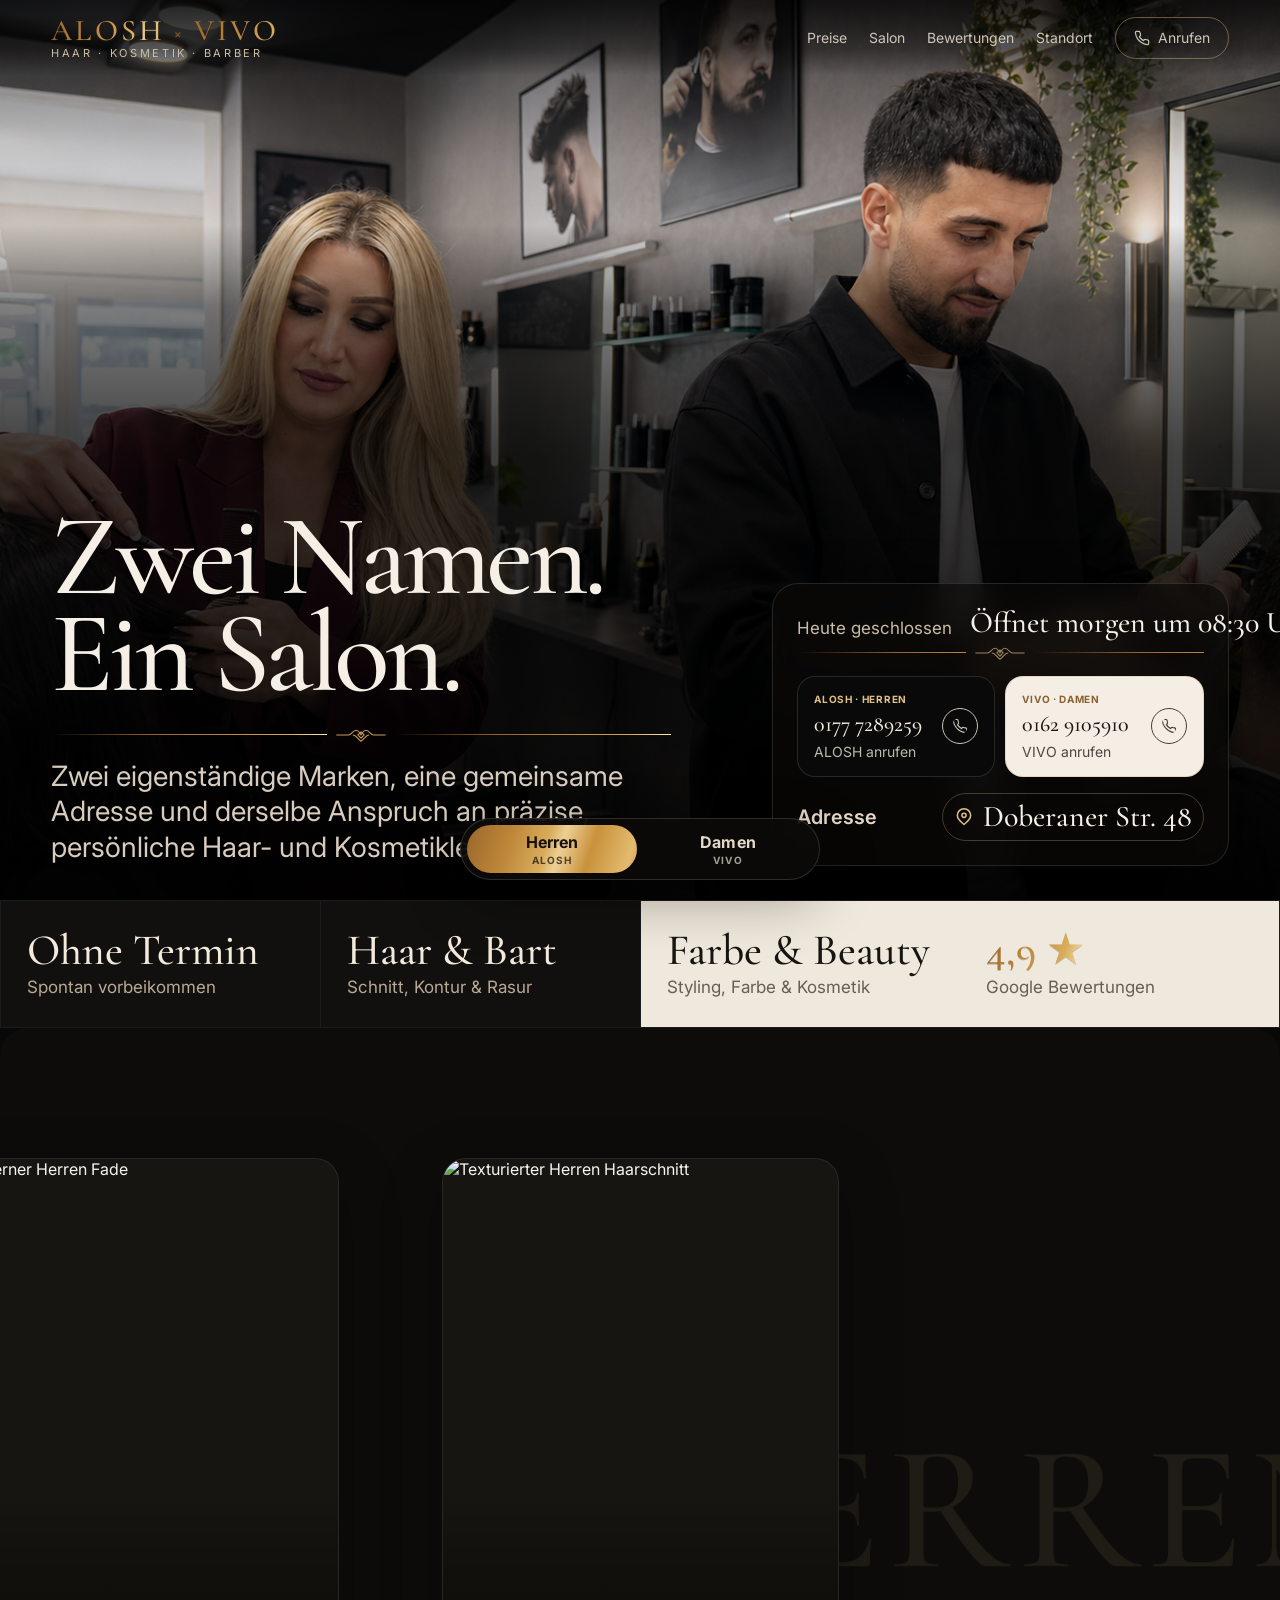
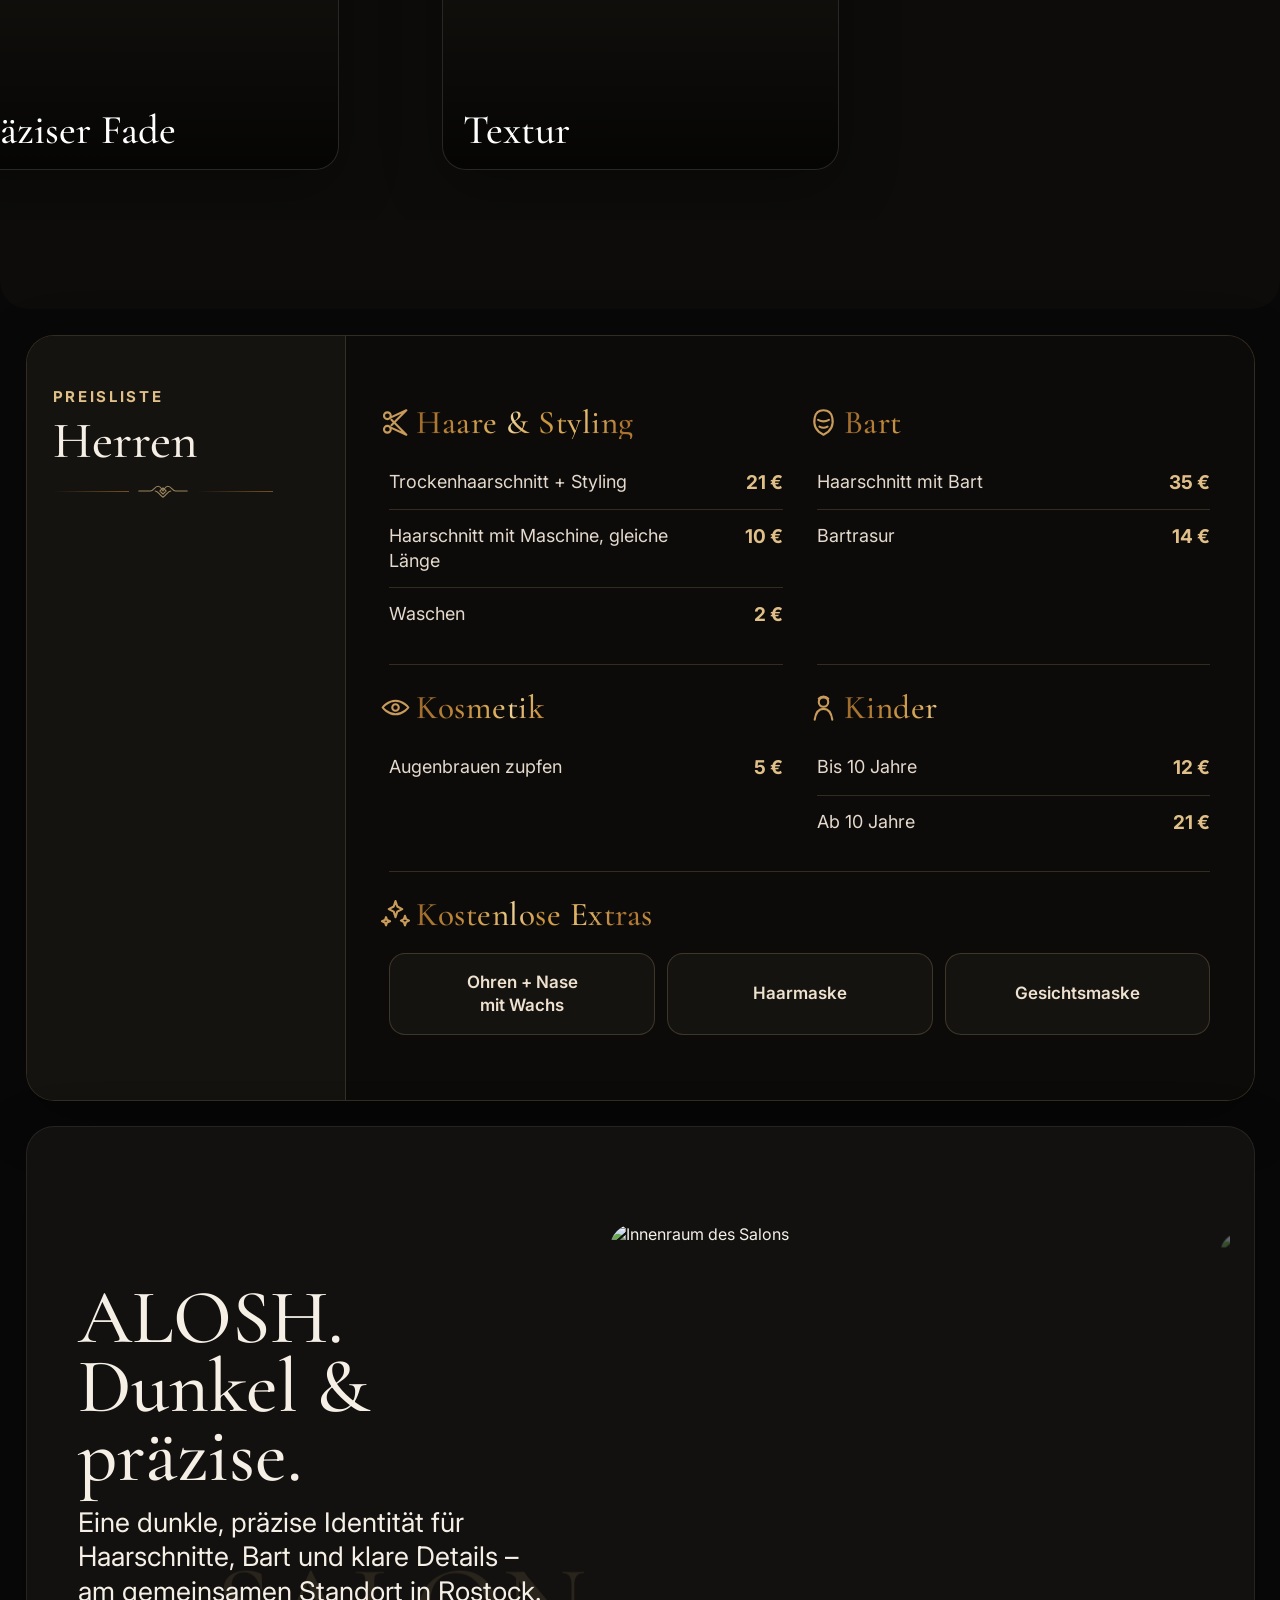
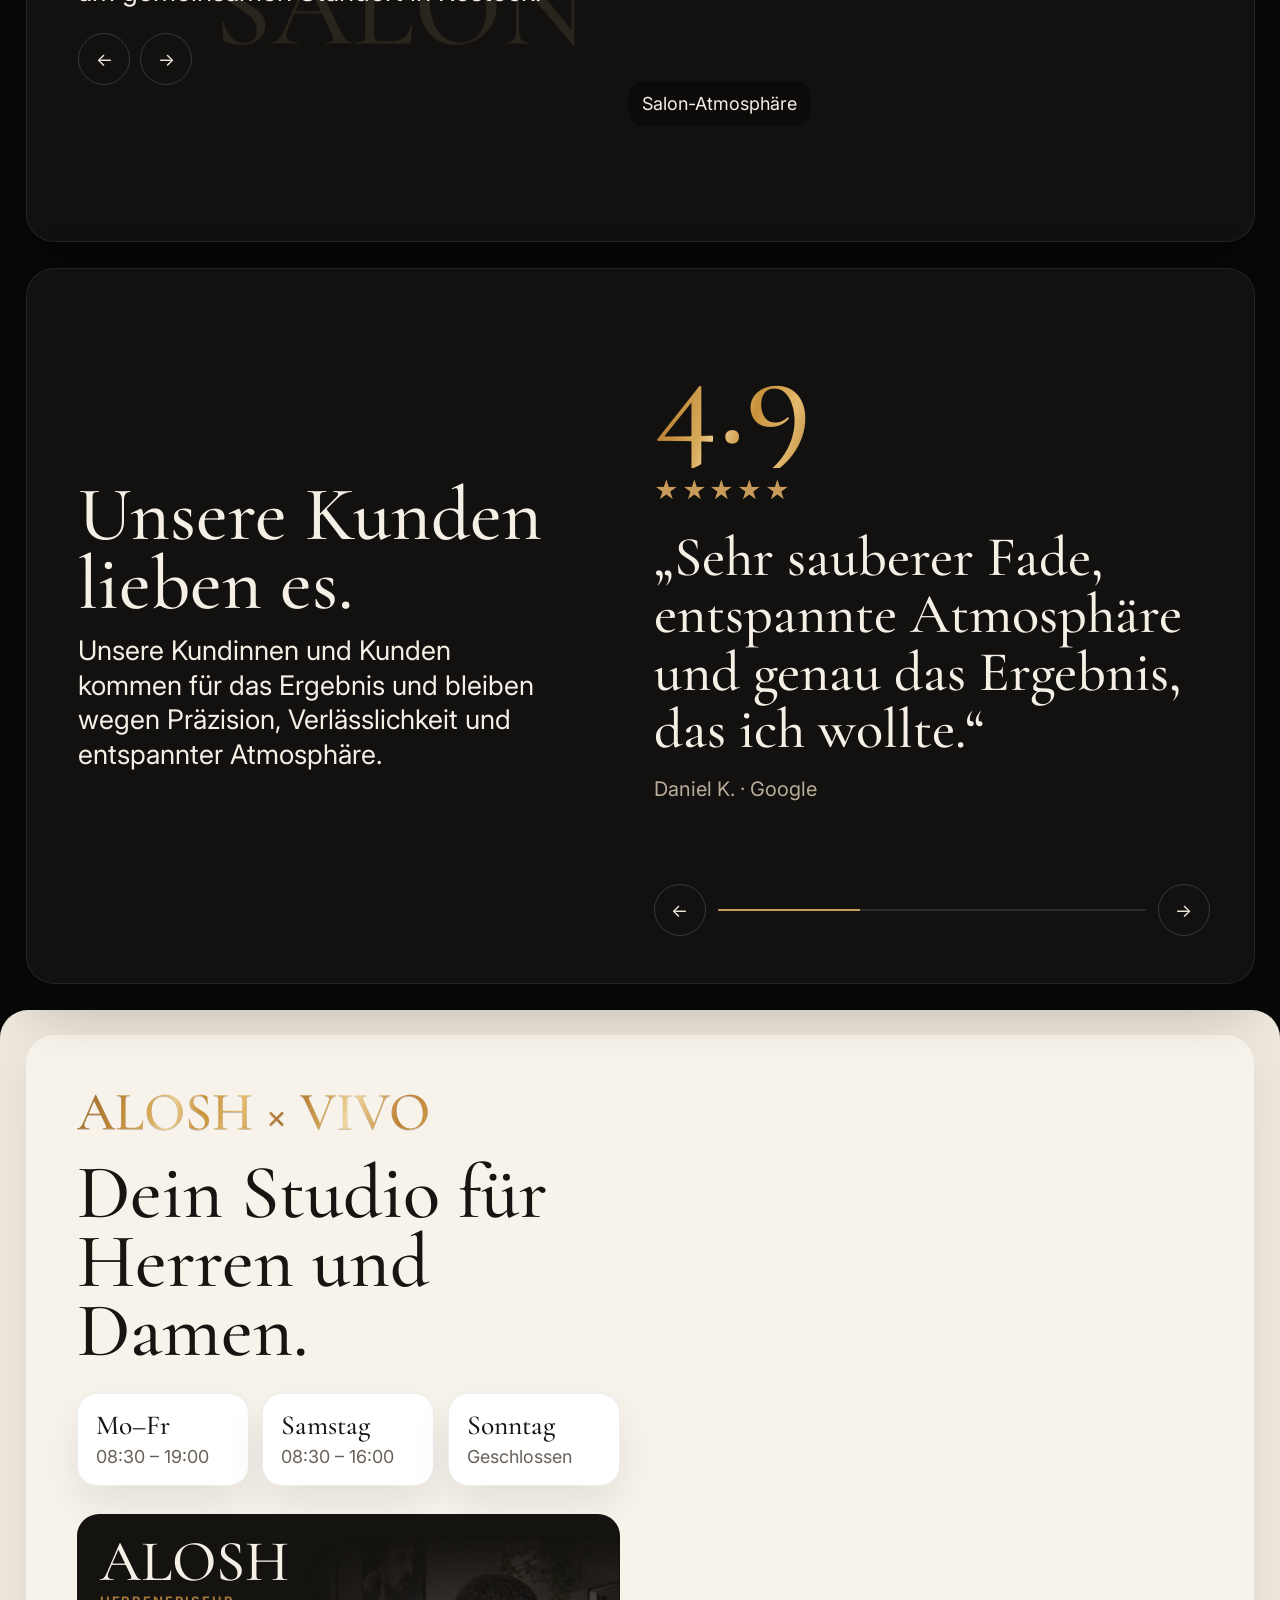
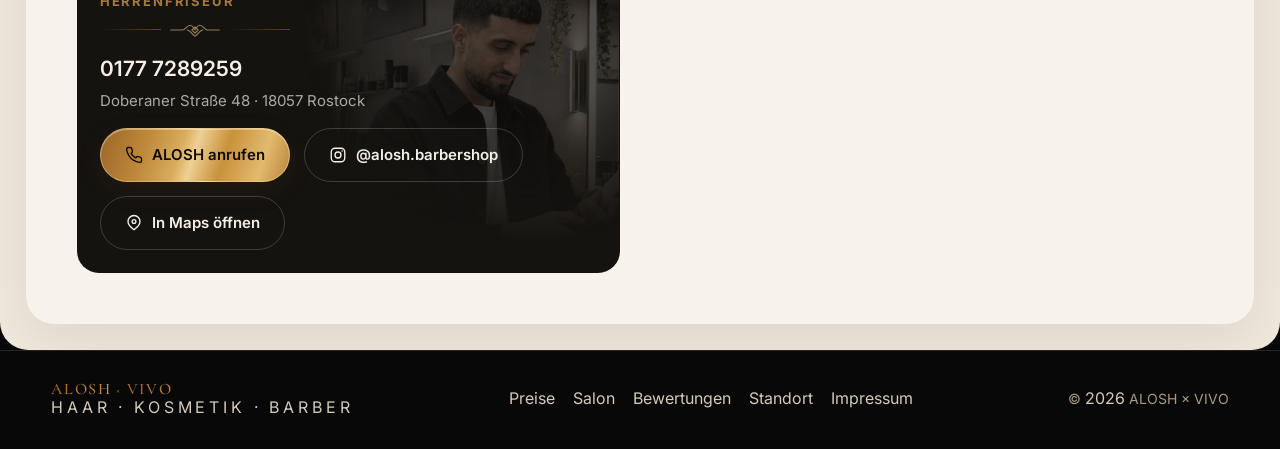
==== commit 78c57a46: "Refine dual-brand salon experience" ====
--- a/index.html
+++ b/index.html
@@ -10,7 +10,7 @@
   <link rel="preconnect" href="https://fonts.gstatic.com" crossorigin>
   <link href="https://fonts.googleapis.com/css2?family=Cormorant+Garamond:wght@400;500;600&family=Inter:wght@400;500;600;700&display=swap" rel="stylesheet">
   <link rel="stylesheet" href="styles.css?v=20260819-icons6">
-  <link rel="stylesheet" href="price-icon-scale.css?v=1">
+  <link rel="stylesheet" href="price-icon-scale.css?v=35">
 </head>
 <body>
   <div class="grain"></div>
@@ -26,7 +26,7 @@
       <a href="#salon">Salon</a>
       <a href="#reviews">Bewertungen</a>
       <a href="#visit">Standort</a>
-      <a href="#booking" class="nav-book">Termin</a>
+      <a href="#booking" class="nav-book" data-gender-call aria-label="Zur ALOSH Visitenkarte scrollen"><svg class="nav-call-icon" viewBox="0 0 24 24" aria-hidden="true"><path d="M22 16.92v3a2 2 0 0 1-2.18 2 19.79 19.79 0 0 1-8.63-3.07 19.5 19.5 0 0 1-6-6A19.79 19.79 0 0 1 2.12 4.18 2 2 0 0 1 4.11 2h3a2 2 0 0 1 2 1.72c.13.96.36 1.9.69 2.8a2 2 0 0 1-.45 2.11L8.09 9.91a16 16 0 0 0 6 6l1.27-1.27a2 2 0 0 1 2.11-.45c.9.33 1.84.56 2.8.69A2 2 0 0 1 22 16.92Z"/></svg><span>Anrufen</span></a>
     </nav>
 
     <button class="menu-toggle" aria-label="Menü öffnen" aria-expanded="false">
@@ -41,7 +41,7 @@
       <a href="#salon">Salon</a>
       <a href="#reviews">Bewertungen</a>
       <a href="#visit">Standort</a>
-      <a href="#booking">Termin</a>
+      <a href="#booking" data-gender-call aria-label="Zur ALOSH Visitenkarte scrollen"><svg class="nav-call-icon" viewBox="0 0 24 24" aria-hidden="true"><path d="M22 16.92v3a2 2 0 0 1-2.18 2 19.79 19.79 0 0 1-8.63-3.07 19.5 19.5 0 0 1-6-6A19.79 19.79 0 0 1 2.12 4.18 2 2 0 0 1 4.11 2h3a2 2 0 0 1 2 1.72c.13.96.36 1.9.69 2.8a2 2 0 0 1-.45 2.11L8.09 9.91a16 16 0 0 0 6 6l1.27-1.27a2 2 0 0 1 2.11-.45c.9.33 1.84.56 2.8.69A2 2 0 0 1 22 16.92Z"/></svg><span>Anrufen</span></a>
     </nav>
   </div>
 
@@ -49,22 +49,25 @@
     <section class="hero">
       <div class="hero-inner">
         <div class="hero-copy reveal reveal-left">
-          <p class="hero-kicker">Friseur- und Barber-Erlebnis in Rostock.</p>
-          <h1>Schnitt.<br>Bart.<br>Stil.</h1>
-          <p>Elegante Atmosphäre, präzise Arbeit und ein hochwertiges Ergebnis – klar gestaltet für Desktop und Mobilgeräte.</p>
-          <div class="hero-actions">
-            <a class="button button-gold" href="#booking">Termin anfragen</a>
-            <a class="button button-outline" href="#visit">Standort ansehen</a>
-          </div>
-        </div>
-
-        <aside class="hero-card reveal reveal-pop" aria-label="Saloninformationen">
-          <div class="hero-card-top">
-            <div class="hero-card-line"><span data-shop-status>Öffnungszeiten</span><strong data-shop-detail>Mo–Fr 08:30–19:00</strong></div>
-            <div class="hero-card-line"><span>Anrufen</span><strong>0381 76016450</strong></div>
-            <div class="hero-card-line"><span>Adresse</span><strong>Doberaner Str. 48</strong></div>
-          </div>
-          <a class="button button-gold" href="tel:+4938176016450">Jetzt anrufen</a>
+          <h1>Zwei Namen.<br>Ein Salon.</h1>
+          <div class="ornament-divider hero-title-ornament" aria-hidden="true"><span>❦</span></div>
+          <p>Zwei eigenständige Marken, eine gemeinsame Adresse und derselbe Anspruch an präzise, persönliche Haar- und Kosmetikleistungen.</p>
+        </div>
+
+        <aside class="hero-card reveal reveal-pop" aria-label="ALOSH und VIVO Kontakt">
+          <div class="hero-card-line"><span data-shop-status>Öffnungszeiten</span><strong data-shop-detail>Mo–Fr 08:30–19:00</strong></div>
+          <div class="ornament-divider hero-card-ornament" aria-hidden="true"><span>❦</span></div>
+          <div class="hero-dual-contact">
+            <a class="hero-brand-contact alosh" href="tel:+491777289259" aria-label="ALOSH unter 0177 7289259 anrufen">
+              <span>ALOSH · Herren</span><strong>0177 7289259</strong><small>ALOSH anrufen</small>
+              <svg class="hero-call-icon" viewBox="0 0 24 24" aria-hidden="true"><path d="M22 16.92v3a2 2 0 0 1-2.18 2 19.79 19.79 0 0 1-8.63-3.07 19.5 19.5 0 0 1-6-6A19.79 19.79 0 0 1 2.12 4.18 2 2 0 0 1 4.11 2h3a2 2 0 0 1 2 1.72c.13.96.36 1.9.69 2.8a2 2 0 0 1-.45 2.11L8.09 9.91a16 16 0 0 0 6 6l1.27-1.27a2 2 0 0 1 2.11-.45c.9.33 1.84.56 2.8.69A2 2 0 0 1 22 16.92Z"/></svg>
+            </a>
+            <a class="hero-brand-contact vivo" href="tel:+491629105910" aria-label="VIVO unter 0162 9105910 anrufen">
+              <span>VIVO · Damen</span><strong>0162 9105910</strong><small>VIVO anrufen</small>
+              <svg class="hero-call-icon" viewBox="0 0 24 24" aria-hidden="true"><path d="M22 16.92v3a2 2 0 0 1-2.18 2 19.79 19.79 0 0 1-8.63-3.07 19.5 19.5 0 0 1-6-6A19.79 19.79 0 0 1 2.12 4.18 2 2 0 0 1 4.11 2h3a2 2 0 0 1 2 1.72c.13.96.36 1.9.69 2.8a2 2 0 0 1-.45 2.11L8.09 9.91a16 16 0 0 0 6 6l1.27-1.27a2 2 0 0 1 2.11-.45c.9.33 1.84.56 2.8.69A2 2 0 0 1 22 16.92Z"/></svg>
+            </a>
+          </div>
+          <div class="hero-card-line hero-address-line"><span>Adresse</span><a class="hero-address-link" href="#map" aria-label="Zur Karte für Doberaner Straße 48 scrollen"><svg class="hero-map-icon" viewBox="0 0 24 24" aria-hidden="true"><path d="M20 10c0 5-8 11-8 11S4 15 4 10a8 8 0 1 1 16 0Z"/><circle cx="12" cy="10" r="2.5"/></svg><span>Doberaner Str. 48</span></a></div>
         </aside>
       </div>
 
@@ -76,20 +79,20 @@
 
     <section class="info-strip">
       <div class="info-box reveal reveal-pop" style="--delay:.02s">
-        <strong data-shop-status>Öffnungszeiten</strong>
-        <span data-shop-detail>Mo–Fr 08:30 – 19:00</span>
+        <strong>Ohne Termin</strong>
+        <span>Spontan vorbeikommen</span>
       </div>
       <div class="info-box reveal reveal-pop" style="--delay:.08s">
-        <strong>Ohne Termin</strong>
-        <span>Willkommen, wenn etwas frei ist</span>
+        <strong>Haar &amp; Bart</strong>
+        <span>Schnitt, Kontur &amp; Rasur</span>
       </div>
       <div class="info-box reveal reveal-pop" style="--delay:.14s">
-        <strong>4.9 ★</strong>
-        <span>Google-Bewertungen</span>
+        <strong>Farbe &amp; Beauty</strong>
+        <span>Styling, Farbe &amp; Kosmetik</span>
       </div>
       <div class="info-box reveal reveal-pop" style="--delay:.2s">
-        <strong>Termin</strong>
-        <a href="#booking">Termin anfragen</a>
+        <strong>4,9 ★</strong>
+        <span>Google Bewertungen</span>
       </div>
     </section>
 
@@ -149,6 +152,7 @@
               <div class="scroll-decor parallax" data-speed="0.12">PREISE</div>
               <p class="price-kicker">Preisliste</p>
               <h2 data-gender-price-title>Herren</h2>
+              <div class="ornament-divider price-title-ornament" aria-hidden="true"><span>❦</span></div>
             </div>
 
             <div class="price-side gender-panel" data-gender-panel="herren">
@@ -418,19 +422,13 @@
             <div class="hour-box animate-on-scroll reveal-pop" style="--delay:.14s"><strong>Sonntag</strong><span>Geschlossen</span></div>
           </div>
 
-          <div class="address-box animate-on-scroll reveal-pop" style="--delay:.26s">
-            <strong>Kurdistan Barbershop</strong><br>
-            Doberaner Str. 48<br>
-            18057 Rostock
-          </div>
-
           <div class="visit-actions" id="booking">
             <a class="button button-gold" href="tel:+4938176016450">Anrufen: 0381 76016450</a>
             <a class="button button-outline" style="color:#201b14;border-color:rgba(17,15,11,.14)" href="https://www.google.com/maps/search/?api=1&query=Kurdistan+Barbershop+-+Friseur+Atelier+Justyna%2C+Rostock&query_place_id=ChIJq4bq9xNXrEcRFlgokdhbPqw" target="_blank" rel="noopener">In Maps öffnen</a>
           </div>
         </div>
 
-        <div class="visit-map reveal reveal-zoom">
+        <div class="visit-map reveal reveal-zoom" id="map">
           <iframe title="Standort in Google Maps" src="https://www.google.com/maps/embed?pb=!1m18!1m12!1m3!1d2782.7605567998803!2d12.11145307220702!3d54.09123819497803!2m3!1f0!2f0!3f0!3m2!1i1024!2i768!4f13.1!3m3!1m2!1s0x47ac5713f7ea86ab%3A0xac3e5bd891285816!2sKurdistan%20Barbershop%20-%20Friseur%20Atelier%20Justyna%2C%20Rostock!5e0!3m2!1sde!2sde!4v1787150658706!5m2!1sde!2sde" loading="lazy" referrerpolicy="no-referrer-when-downgrade"></iframe>
         </div>
       </div>
@@ -455,7 +453,7 @@
     <button type="button" class="gender-dock-button is-active" data-gender-toggle="herren" aria-pressed="true">Herren</button>
     <button type="button" class="gender-dock-button" data-gender-toggle="damen" aria-pressed="false">Damen</button>
   </nav>
-  <script src="script.js" defer></script>
-  <script src="gender-scroll-fix.js?v=20260819-de1" defer></script>
+  <script src="gender-scroll-fix.js?v=20260820-de27" defer></script>
+  <script src="script.js?v=20260820-genderfade7" defer></script>
 </body>
 </html>
--- a/price-icon-scale.css
+++ b/price-icon-scale.css
@@ -1,3 +1,8 @@
+:root{
+  --gold-shift:0px;
+  --metal-gold:repeating-linear-gradient(108deg,#9a672b 0px,#be8739 46px,#d9ad5d 82px,#edd095 96px,#c9913b 126px,#e3ba6e 164px,#aa702b 206px,#d4a657 246px,#efd59e 266px,#bd8133 318px,#ddb160 378px,#a56b29 430px,#d1a052 488px,#9a672b 560px);
+}
+
 #services .price-category-head > span svg {
   transform: scale(2.5);
   transform-origin: center;
@@ -20,37 +25,182 @@
   transform:translateY(-.18em);
 }
 
+/* Scroll-linked metallic gold: the highlight moves only with the page. */
+.brand-dual .brand-name>span,
+.brand-dual .brand-name>i,
+.shared-salon-mark strong,
+.rating-big,
+.info-strip .info-feature:last-child strong,
+.price-category-head h3,
+.ornament-divider>span{
+  color:#ddb66a;
+  background-image:var(--metal-gold);
+  background-size:560px 100%;
+  background-position:var(--gold-shift) 50%;
+  background-repeat:repeat-x;
+  -webkit-background-clip:text;
+  background-clip:text;
+  -webkit-text-fill-color:transparent;
+  filter:drop-shadow(0 1px 0 rgba(61,35,10,.25));
+}
+
+html.gender-switching,
+html.gender-switching body,
+html.gender-switching main{
+  overflow-anchor:none;
+}
+
+/* Keep the metallic rating's ascenders clear of its own tight line box. */
+#reviews .rating-big{
+  line-height:1;
+  padding-top:.08em;
+  overflow:visible;
+}
+
+/* Business-card inspired ornamental rules. */
+.ornament-divider{
+  --ornament-color:#c99b5b;
+  width:100%;
+  display:grid;
+  grid-template-columns:minmax(18px,1fr) auto minmax(18px,1fr);
+  align-items:center;
+  gap:9px;
+  color:var(--ornament-color);
+}
+.ornament-divider::before,
+.ornament-divider::after{
+  content:"";
+  height:1px;
+}
+.ornament-divider::before,
+.ornament-divider::after{
+  background-image:linear-gradient(90deg,transparent 0%,#9a6228 18%,#d8aa55 42%,#fff1bd 50%,#bd7b2d 62%,#e4bc70 80%,transparent 100%);
+  background-size:560px 100%;
+  background-position:var(--gold-shift) 50%;
+}
+.ornament-divider>span{
+  display:block;
+  width:50px;
+  min-width:50px;
+  height:20px;
+  overflow:hidden;
+  color:inherit;
+  font-size:0;
+  background:currentColor;
+  -webkit-mask:url("data:image/svg+xml,%3Csvg xmlns='http://www.w3.org/2000/svg' viewBox='0 0 64 20'%3E%3Cg fill='none' stroke='black' stroke-width='1.4' stroke-linecap='round' stroke-linejoin='round'%3E%3Cpath d='M1 10h15c4 0 5-6 10-6 3 0 4 3 6 6 2-3 3-6 6-6 5 0 6 6 10 6h15'/%3E%3Cpath d='M22 10c4 0 5 5 10 8 5-3 6-8 10-8'/%3E%3Cpath d='m28 10 4-4 4 4-4 4-4-4Z'/%3E%3C/g%3E%3C/svg%3E") center/contain no-repeat;
+  mask:url("data:image/svg+xml,%3Csvg xmlns='http://www.w3.org/2000/svg' viewBox='0 0 64 20'%3E%3Cg fill='none' stroke='black' stroke-width='1.4' stroke-linecap='round' stroke-linejoin='round'%3E%3Cpath d='M1 10h15c4 0 5-6 10-6 3 0 4 3 6 6 2-3 3-6 6-6 5 0 6 6 10 6h15'/%3E%3Cpath d='M22 10c4 0 5 5 10 8 5-3 6-8 10-8'/%3E%3Cpath d='m28 10 4-4 4 4-4 4-4-4Z'/%3E%3C/g%3E%3C/svg%3E") center/contain no-repeat;
+}
+.hero-title-ornament{width:min(100%,620px);margin:22px 0 4px}
+.hero-title-ornament+p{margin-top:14px}
+.hero-card>.hero-card-line:first-child{border-bottom:0;padding-bottom:5px}
+.hero-card>.hero-card-line:first-child>span,
+.hero-card>.hero-card-line:first-child>strong{white-space:nowrap}
+.hero-card>.hero-card-line:first-child>strong{font-size:clamp(27px,2.35vw,31px)}
+.hero-card-ornament{margin:0 0 13px;--ornament-color:rgba(224,192,136,.66)}
+.brand-contact-panel .brand-contact-head{border-bottom:0;padding-bottom:4px}
+.contact-card-ornament{width:min(190px,100%);margin:7px 0 1px;--ornament-color:rgba(167,120,62,.72)}
+.brand-contact-panel[data-addon-gender-panel="herren"] .contact-card-ornament{--ornament-color:rgba(224,192,136,.62)}
+.price-title-ornament{width:min(220px,100%);margin:17px 0 0;--ornament-color:rgba(143,103,50,.68)}
+body[data-gender="herren"] .price-title-ornament{--ornament-color:rgba(224,192,136,.66)}
+
 .hero .hero-kicker{letter-spacing:.04em}
+.hero::before{
+  background:url("assets/hero-alosh-vivo-custom.png") 50% 48%/cover no-repeat;
+  transition:background-position .6s cubic-bezier(.22,.61,.36,1);
+}
+.hero::after{
+  background:linear-gradient(180deg,rgba(0,0,0,.58) 0%,rgba(0,0,0,.16) 18%,rgba(0,0,0,.08) 25%,rgba(0,0,0,.50) 34%,rgba(0,0,0,.74) 50%,rgba(0,0,0,.96) 100%);
+}
+.site-header::before{
+  content:"";
+  position:absolute;
+  inset:0;
+  z-index:0;
+  pointer-events:none;
+  background:linear-gradient(180deg,rgba(0,0,0,.68) 0%,rgba(0,0,0,.38) 66%,rgba(0,0,0,0) 100%);
+  transition:opacity .3s ease;
+}
+.site-header.scrolled::before{opacity:0}
+.site-header>*{position:relative;z-index:1}
 .hero-dual-contact{display:grid;grid-template-columns:1fr 1fr;gap:10px;margin:4px 0 16px}
 .hero-brand-contact{
+  display:grid;
+  grid-template-columns:minmax(0,1fr) auto;
+  grid-template-rows:auto auto auto;
+  column-gap:14px;
+  align-items:center;
   min-width:0;
   padding:16px;
   border:1px solid rgba(255,255,255,.12);
   border-radius:18px;
+  cursor:pointer;
+  transition:transform .2s ease,border-color .2s ease,box-shadow .2s ease;
 }
 .hero-brand-contact.alosh{background:#090909;color:#f4eadc}
 .hero-brand-contact.vivo{background:#f4eee5;color:#1c1813;border-color:rgba(201,155,91,.28)}
-.hero-brand-contact span{display:block;font-size:12px;font-weight:700;letter-spacing:.14em;text-transform:uppercase;color:var(--gold-2)}
+.hero-brand-contact:hover{transform:translateY(-2px);border-color:rgba(224,192,136,.58);box-shadow:0 10px 28px rgba(0,0,0,.18)}
+.hero-brand-contact:focus-visible{outline:2px solid var(--gold-2);outline-offset:3px}
+.hero-brand-contact span{display:block;grid-column:1;font-size:10px;font-weight:700;letter-spacing:.07em;text-transform:uppercase;color:var(--gold-2);white-space:nowrap}
 .hero-brand-contact.vivo span{color:#8a6030}
-.hero-brand-contact strong{display:block;margin-top:8px;font:500 27px/1.05 "Cormorant Garamond",serif;white-space:nowrap}
-.hero-brand-contact a{display:inline-block;margin-top:7px;font-size:14px;color:inherit;opacity:.78}
+.hero-brand-contact strong{display:block;grid-column:1;margin-top:8px;font:500 22px/1.05 "Cormorant Garamond",serif;white-space:nowrap}
+.hero-brand-contact small{display:block;grid-column:1;margin-top:7px;font-size:14px;color:inherit;opacity:.78}
+.hero-call-icon{
+  grid-column:2;
+  grid-row:1/-1;
+  width:36px;
+  height:36px;
+  padding:9px;
+  border:1px solid currentColor;
+  border-radius:50%;
+  fill:none;
+  stroke:currentColor;
+  stroke-width:1.7;
+  stroke-linecap:round;
+  stroke-linejoin:round;
+  opacity:.82;
+}
+.hero-address-line>span{font-size:20px;font-weight:600;color:#e5d7c4}
+.hero-address-link{
+  display:inline-flex;
+  align-items:center;
+  gap:9px;
+  padding:8px 11px;
+  border:1px solid rgba(224,192,136,.28);
+  border-radius:999px;
+  font:500 30px/1 "Cormorant Garamond",serif;
+  color:var(--text);
+  text-align:right;
+  transition:color .2s ease,border-color .2s ease,background .2s ease;
+}
+.hero-address-link>span{font:inherit;color:inherit}
+.hero-map-icon{width:20px;height:20px;flex:0 0 20px;fill:none;stroke:var(--gold-2);stroke-width:1.8;stroke-linecap:round;stroke-linejoin:round}
+.hero-address-link:hover{color:var(--gold-2);border-color:rgba(224,192,136,.68);background:rgba(224,192,136,.08)}
+.hero-address-link:focus-visible{outline:2px solid var(--gold-2);outline-offset:4px;border-radius:4px}
 .hero-shared-note{font-size:14px;color:#cbbfab;margin-top:2px}
 
 .info-brand strong{letter-spacing:.08em}
-.info-brand.alosh-info{background:#11100e;color:#f4eadc}
-.info-brand.alosh-info span{color:#b9aa96}
+.info-brand.alosh-info{background:#f7f2ea;color:#171511}
+.info-brand.alosh-info span{color:#6f655a}
 .info-brand.vivo-info{background:#f7f2ea;color:#171511}
 .info-brand.vivo-info span{color:#6f655a}
+.info-feature-dark{background:#11100e;color:#f4eadc}
+.info-feature-dark span{color:#b9aa96}
 
 .gender-dock-button small{display:block;margin-top:2px;font-size:10px;font-weight:700;letter-spacing:.12em;text-transform:uppercase;opacity:.72}
 
 /* Herren / ALOSH = dark identity, Damen / VIVO = light identity. */
 .cuts-showcase,.stack-shell,.stack-panel .panel-inner,.footer{
-  transition:background-color .42s ease,color .42s ease,border-color .42s ease;
+  transition:background-color .3s ease,color .3s ease,border-color .3s ease;
+}
+.cuts-showcase{
+  background-image:none!important;
+  background-color:#0d0c0a!important;
 }
 body[data-gender="damen"] .cuts-showcase{
-  background:linear-gradient(180deg,#f5efe6 0%,#ebe2d5 100%);
-}
+  background-color:#eee6da!important;
+}
+main#top{transition:background-color .3s ease}
+body[data-gender="damen"] main#top{background-color:#eee6da}
 body[data-gender="damen"] .cuts-word{color:rgba(143,103,50,.10)}
 body[data-gender="damen"] .cut-card{border-color:rgba(87,61,29,.16);box-shadow:0 18px 55px rgba(63,48,31,.14)}
 body[data-gender="damen"] .stack-shell{background:#eee6da}
@@ -82,9 +232,67 @@
 body[data-gender="damen"] .gender-dock-button:hover{color:#171511}
 body[data-gender="damen"] .gender-dock-button.is-active{background:#9b6d34;color:#fffaf2}
 
+/* A stable sliding selector replaces button fades during gender changes. */
+.gender-dock::before{
+  content:"";
+  position:absolute;
+  top:6px;
+  left:6px;
+  z-index:0;
+  width:calc((100% - 18px)/2);
+  height:calc(100% - 12px);
+  border-radius:999px;
+  background-color:var(--gold);
+  background-image:var(--metal-gold);
+  background-size:560px 100%;
+  background-position:var(--gold-shift) 50%;
+  transform:translateX(0);
+  transition:transform .3s cubic-bezier(.22,.61,.36,1),background-color .3s ease;
+  pointer-events:none;
+}
+body[data-gender="damen"] .gender-dock::before{
+  background-color:var(--gold);
+  transform:translateX(calc(100% + 6px));
+}
+.brand-contact-panel .button-gold{
+  background-color:var(--gold);
+  background-image:var(--metal-gold);
+  background-size:560px 100%;
+  background-position:var(--gold-shift) 50%;
+  border-color:rgba(255,235,184,.42);
+  box-shadow:inset 0 1px 0 rgba(255,255,255,.36),0 8px 24px rgba(105,63,18,.14);
+  transition:transform .25s,box-shadow .25s,border-color .25s;
+}
+.gender-dock-button{
+  position:relative;
+  z-index:1;
+  background:transparent!important;
+}
+.gender-dock-button.is-active{background:transparent!important}
+body[data-gender="herren"] .gender-dock-button.is-active{color:#17110a}
+body[data-gender="damen"] .gender-dock-button.is-active{color:#17110a}
+
+/* Once the switch clears the footer, keep one consistent contrast surface in
+   both themes so the identical metallic gradient also looks identical. */
+body[data-gender="damen"] .gender-dock.is-footer-lifted{
+  background:rgba(12,11,10,.88);
+  border-color:rgba(255,255,255,.14);
+  box-shadow:0 18px 55px rgba(0,0,0,.34);
+}
+body[data-gender="damen"] .gender-dock.is-footer-lifted .gender-dock-button{
+  color:#e4d9c9;
+}
+body[data-gender="damen"] .gender-dock.is-footer-lifted .gender-dock-button.is-active{
+  color:#17110a;
+}
+.gender-dock.is-settled{
+  transition:bottom .18s ease,background-color .3s ease,border-color .3s ease,box-shadow .3s ease;
+}
+
 .shared-salon-mark{margin-bottom:20px}
 .shared-salon-mark span{display:block;font-size:13px;font-weight:700;letter-spacing:.16em;text-transform:uppercase;color:#8f6732}
 .shared-salon-mark strong{display:block;margin-top:6px;font:500 clamp(36px,5vw,54px)/.95 "Cormorant Garamond",serif;color:#171511}
+.shared-salon-mark strong:only-child{margin-top:0}
 .brand-contact-panel{
   margin-top:18px;
   padding:22px;
@@ -92,10 +300,22 @@
   border:1px solid rgba(23,21,17,.09);
 }
 .brand-contact-panel[hidden]{display:none!important}
-.brand-contact-panel[data-addon-gender-panel="herren"]{background:#151310;color:#f5efe6}
+
+#visit{
+  position:relative;
+  z-index:2;
+  border-radius:var(--radius);
+  overflow:hidden;
+}
+
+#cuts{
+  border-radius:var(--radius);
+  overflow:hidden;
+}
+.brand-contact-panel[data-addon-gender-panel="herren"]{background-color:#151310;background-image:none;color:#f5efe6}
 .brand-contact-panel[data-addon-gender-panel="damen"]{background:#fff;color:#171511}
-.brand-contact-head{display:flex;align-items:flex-end;justify-content:space-between;gap:18px;padding-bottom:16px;border-bottom:1px solid rgba(127,107,81,.18)}
-.brand-contact-head span{font-size:13px;font-weight:700;letter-spacing:.14em;text-transform:uppercase;color:#a7783e}
+.brand-contact-head{display:block;padding-bottom:16px;border-bottom:1px solid rgba(127,107,81,.18)}
+.brand-contact-head span{display:block;margin-top:7px;font-size:13px;font-weight:700;letter-spacing:.14em;text-transform:uppercase;color:#a7783e}
 .brand-contact-head h3{font-size:clamp(40px,5vw,58px);line-height:.85}
 .brand-contact-details{display:grid;gap:10px;margin-top:16px}
 .brand-contact-details a{font-size:21px;font-weight:600;overflow-wrap:anywhere}
@@ -103,14 +323,279 @@
 .brand-contact-panel .visit-actions{margin-top:18px}
 .brand-contact-panel[data-addon-gender-panel="herren"] .button-outline{color:#f5efe6!important;border-color:rgba(255,255,255,.18)!important}
 .brand-contact-panel[data-addon-gender-panel="damen"] .button-outline{color:#201b14!important;border-color:rgba(17,15,11,.14)!important}
+.instagram-button{gap:9px}
+.button-with-icon{gap:9px}
+.action-icon{width:18px;height:18px;flex:0 0 18px;fill:none;stroke:currentColor;stroke-width:1.8;stroke-linecap:round;stroke-linejoin:round}
+.instagram-icon{width:18px;height:18px;flex:0 0 18px;fill:none;stroke:currentColor;stroke-width:1.8;stroke-linecap:round;stroke-linejoin:round}
+.instagram-icon-dot{fill:currentColor;stroke:none}
 .footer .brand-sub{white-space:nowrap}
 .footer-dual-note{font-size:14px!important;color:#a99a86!important}
 
+.hour-box{padding-inline:clamp(12px,1.4vw,20px)}
+.hour-box strong{font-size:clamp(23px,2.15vw,30px);white-space:nowrap}
+.hour-box span{font-size:clamp(14px,1.4vw,18px);white-space:nowrap}
+
 @media(max-width:780px){
-  .hero-dual-contact{grid-template-columns:1fr}
-  .hero-brand-contact strong{font-size:25px}
+  .hero{
+    min-height:0;
+    align-items:stretch;
+    padding:calc(var(--header) + 39svh - 28px) 16px 28px;
+    background:#080808;
+  }
+  .hero::before{
+    inset:0 0 auto;
+    height:calc(var(--header) + 39svh);
+    transform:none;
+    background-size:cover;
+  }
+  body[data-gender="herren"] .hero::before{background-position:76% 46%}
+  body[data-gender="damen"] .hero::before{background-position:24% 46%}
+  .hero::after{
+    inset:0 0 auto;
+    height:calc(var(--header) + 39svh);
+    background:linear-gradient(180deg,rgba(0,0,0,.30) 0%,rgba(0,0,0,.04) 42%,rgba(0,0,0,.20) 67%,#080808 100%);
+  }
+  .hero-inner{display:block}
+  .hero-copy{position:relative;z-index:2;padding-top:8px}
+  .hero-copy h1{font-size:clamp(50px,16vw,68px);line-height:.88}
+  .hero-title-ornament{width:100%;margin-top:17px}
+  .hero-copy p{font-size:clamp(18px,5vw,21px);margin-top:12px}
+  .hero-card{margin-top:22px;padding:16px;border-radius:22px}
+  .hero-dual-contact{grid-template-columns:1fr 1fr;gap:8px;margin-bottom:14px}
+  .hero-brand-contact{padding:13px 11px;column-gap:8px;border-radius:16px}
+  .hero-brand-contact span{font-size:10px;letter-spacing:.09em;white-space:nowrap}
+  .hero-brand-contact strong{font-size:clamp(18px,4.6vw,23px);margin-top:6px}
+  .hero-brand-contact small{font-size:12px;margin-top:5px}
+  .hero-call-icon{width:32px;height:32px;padding:8px}
+  .hero-address-line{grid-template-columns:auto 1fr;align-items:center;gap:10px}
+  .hero-address-line>span{font-size:18px}
+  .hero-address-link{justify-self:end;font-size:clamp(21px,6vw,27px);padding:8px 10px}
+  .hero-map-icon{width:18px;height:18px;flex-basis:18px}
+  .info-strip{grid-template-columns:repeat(2,minmax(0,1fr))!important}
+  .info-box{min-height:104px!important;padding:16px 14px!important}
+  .info-box strong{font-size:clamp(25px,7vw,31px);line-height:.96}
+  .info-box span{font-size:14px;line-height:1.25;margin-top:5px}
   .gender-dock-button{line-height:1.05}
   .gender-dock-button small{font-size:9px}
   .brand-contact-head{align-items:flex-start;flex-direction:column;gap:6px}
   .brand-contact-details a{font-size:20px}
 }
+
+/* Annotation refinements */
+.grain{display:none}
+
+#services .price-intro{
+  padding-inline:clamp(18px,2vw,28px);
+}
+#services .price-intro h2{
+  font-size:clamp(42px,4vw,60px)!important;
+  white-space:nowrap;
+}
+
+/* ALOSH / Herren keeps the complete price list in its dark identity. */
+body[data-gender="herren"] #services .price-panel-inner,
+body[data-gender="herren"] #services .price-side[data-gender-panel="herren"]{
+  background:#0c0b0a!important;
+  color:#f5efe6!important;
+  border-color:rgba(224,192,136,.18)!important;
+}
+body[data-gender="herren"] #services .price-intro{
+  background:#151310!important;
+  color:#f5efe6!important;
+  border-color:rgba(224,192,136,.16)!important;
+}
+body[data-gender="herren"] #services .price-intro h2{color:#f5efe6!important}
+body[data-gender="herren"] #services .price-kicker{color:var(--gold-2)!important}
+body[data-gender="herren"] #services .price-intro .scroll-decor{color:rgba(224,192,136,.08)!important}
+body[data-gender="herren"] #services [data-gender-panel="herren"] .price-category h3{color:#e3c89e!important}
+body[data-gender="herren"] #services [data-gender-panel="herren"] .price-category-note,
+body[data-gender="herren"] #services [data-gender-panel="herren"] .price-service,
+body[data-gender="herren"] #services [data-gender-panel="herren"] .price-simple-row,
+body[data-gender="herren"] #services [data-gender-panel="herren"] .price-simple-row>span{color:#e4d9cc!important}
+body[data-gender="herren"] #services [data-gender-panel="herren"] .price-simple-row>strong,
+body[data-gender="herren"] #services [data-gender-panel="herren"] .price-cell strong,
+body[data-gender="herren"] #services [data-gender-panel="herren"] .price-length-head strong{color:var(--gold-2)!important}
+body[data-gender="herren"] #services [data-gender-panel="herren"] .price-category,
+body[data-gender="herren"] #services [data-gender-panel="herren"] .price-length-head,
+body[data-gender="herren"] #services [data-gender-panel="herren"] .price-length-row,
+body[data-gender="herren"] #services [data-gender-panel="herren"] .price-simple-row{border-color:rgba(224,192,136,.18)!important}
+body[data-gender="herren"] #services [data-gender-panel="herren"] .free-extra-grid span{
+  background:rgba(224,192,136,.045)!important;
+  color:#eee1cf!important;
+  border-color:rgba(224,192,136,.20)!important;
+}
+
+@media(max-width:1100px){
+  #services .price-intro{padding-inline:28px}
+  #services .price-intro h2{font-size:clamp(52px,9vw,72px)!important}
+}
+
+@media(max-width:780px){
+  #services .price-intro{padding-inline:20px}
+  #services .price-intro h2{font-size:clamp(50px,14vw,68px)!important}
+}
+
+/* Latest mobile annotation refinements. */
+.brand-contact-panel{
+  position:relative;
+  isolation:isolate;
+  overflow:hidden;
+}
+.brand-contact-panel::before{
+  content:"";
+  position:absolute;
+  z-index:0;
+  top:-8%;
+  right:-4%;
+  width:68%;
+  height:96%;
+  pointer-events:none;
+  background-image:url("assets/hero-alosh-vivo-custom.png");
+  background-repeat:no-repeat;
+  background-size:200% auto;
+  -webkit-mask-image:linear-gradient(to bottom,transparent 0%,rgba(0,0,0,.45) 10%,#000 22%,#000 100%),radial-gradient(ellipse 78% 82% at 70% 24%,#000 0%,rgba(0,0,0,.92) 34%,rgba(0,0,0,.48) 54%,transparent 80%);
+  mask-image:linear-gradient(to bottom,transparent 0%,rgba(0,0,0,.45) 10%,#000 22%,#000 100%),radial-gradient(ellipse 78% 82% at 70% 24%,#000 0%,rgba(0,0,0,.92) 34%,rgba(0,0,0,.48) 54%,transparent 80%);
+  -webkit-mask-composite:source-in;
+  mask-composite:intersect;
+  -webkit-mask-repeat:no-repeat;
+  mask-repeat:no-repeat;
+}
+.brand-contact-panel>*{position:relative;z-index:1}
+.brand-contact-panel[data-addon-gender-panel="herren"]::before{
+  top:6%;
+  background-position:78% 0%;
+  opacity:.38;
+  filter:saturate(.72) contrast(1.08) brightness(.72);
+}
+.brand-contact-panel[data-addon-gender-panel="damen"]::before{
+  top:1%;
+  right:-7%;
+  width:78%;
+  height:100%;
+  background-size:225% auto;
+  background-position:1% 14%;
+  opacity:.34;
+  filter:saturate(.72) contrast(.96) brightness(1.04);
+}
+
+@media(max-width:780px){
+  .hero-address-link{
+    width:min(270px,100%);
+    min-height:46px;
+    justify-content:center;
+    padding:9px 15px;
+  }
+
+  .cuts-showcase{
+    padding:28px 0!important;
+  }
+  .cuts-track{
+    padding-block:0!important;
+  }
+  .cut-card,
+  .cut-card:nth-child(n){
+    height:min(49svh,390px)!important;
+    min-height:300px!important;
+  }
+
+  #services .price-intro{
+    padding:18px 16px 13px!important;
+  }
+  #services .price-kicker{
+    margin-bottom:5px!important;
+  }
+  #services .price-intro h2{
+    font-size:clamp(48px,13vw,62px)!important;
+    line-height:.88!important;
+  }
+  .price-title-ornament{
+    width:100%;
+    margin-top:9px;
+  }
+  #services .price-side{
+    padding-top:6px!important;
+    padding-bottom:18px!important;
+  }
+  #services [data-gender-panel="damen"] .price-length-row>.price-cell:nth-of-type(2) small{
+    display:none!important;
+  }
+
+  .brand-contact-panel::before{
+    top:-5%;
+    right:-6%;
+    width:76%;
+    height:90%;
+    background-size:210% auto;
+  }
+  .brand-contact-panel[data-addon-gender-panel="herren"]::before{background-position:78% 7%}
+  .brand-contact-panel[data-addon-gender-panel="damen"]::before{
+    top:0;
+    right:-10%;
+    width:86%;
+    height:96%;
+    background-size:230% auto;
+    background-position:1% 13%;
+  }
+}
+
+.hero-address-line{align-items:center}
+.gender-dock{
+  bottom:calc(20px + var(--dock-footer-lift,0px));
+  transition:opacity .38s ease,transform .48s cubic-bezier(.22,.61,.36,1),bottom .18s ease;
+}
+@media(max-width:780px){
+  .gender-dock{bottom:calc(12px + env(safe-area-inset-bottom) + var(--dock-footer-lift,0px))}
+}
+@media(prefers-reduced-motion:reduce){
+  .gender-dock{transition:none}
+}
+
+/* Content swaps directly; only colors and the dock indicator animate. */
+.gender-panel:not([hidden]),
+.brand-contact-panel:not([hidden]){animation:none!important}
+
+/* Desktop price identity fills the complete list column. */
+@media(min-width:1101px){
+  #services .price-layout{align-items:stretch}
+  #services .price-intro{
+    position:relative;
+    top:auto;
+    align-self:stretch;
+    min-height:100%;
+    justify-content:flex-start;
+  }
+}
+
+/* Keep the decorative trust word fully inside its panel. */
+#reviews .panel-copy .scroll-decor{
+  left:7%;
+  bottom:9%;
+  font-size:clamp(58px,6.4vw,92px);
+}
+
+@media(max-width:780px){
+  .brand-contact-panel[data-addon-gender-panel="herren"]::before{
+    top:6%;
+    background-position:78% 0%;
+  }
+}
+
+@media(prefers-reduced-motion:reduce){
+  .gender-dock::before{transition:none}
+}
+
+.nav-book,
+.mobile-menu [data-gender-call]{gap:8px}
+.nav-book{display:inline-flex;align-items:center;justify-content:center;line-height:1}
+.mobile-menu [data-gender-call]{display:flex;align-items:center}
+.nav-call-icon{
+  width:16px;
+  height:16px;
+  flex:0 0 auto;
+  fill:none;
+  stroke:currentColor;
+  stroke-width:1.8;
+  stroke-linecap:round;
+  stroke-linejoin:round;
+  display:block;
+}
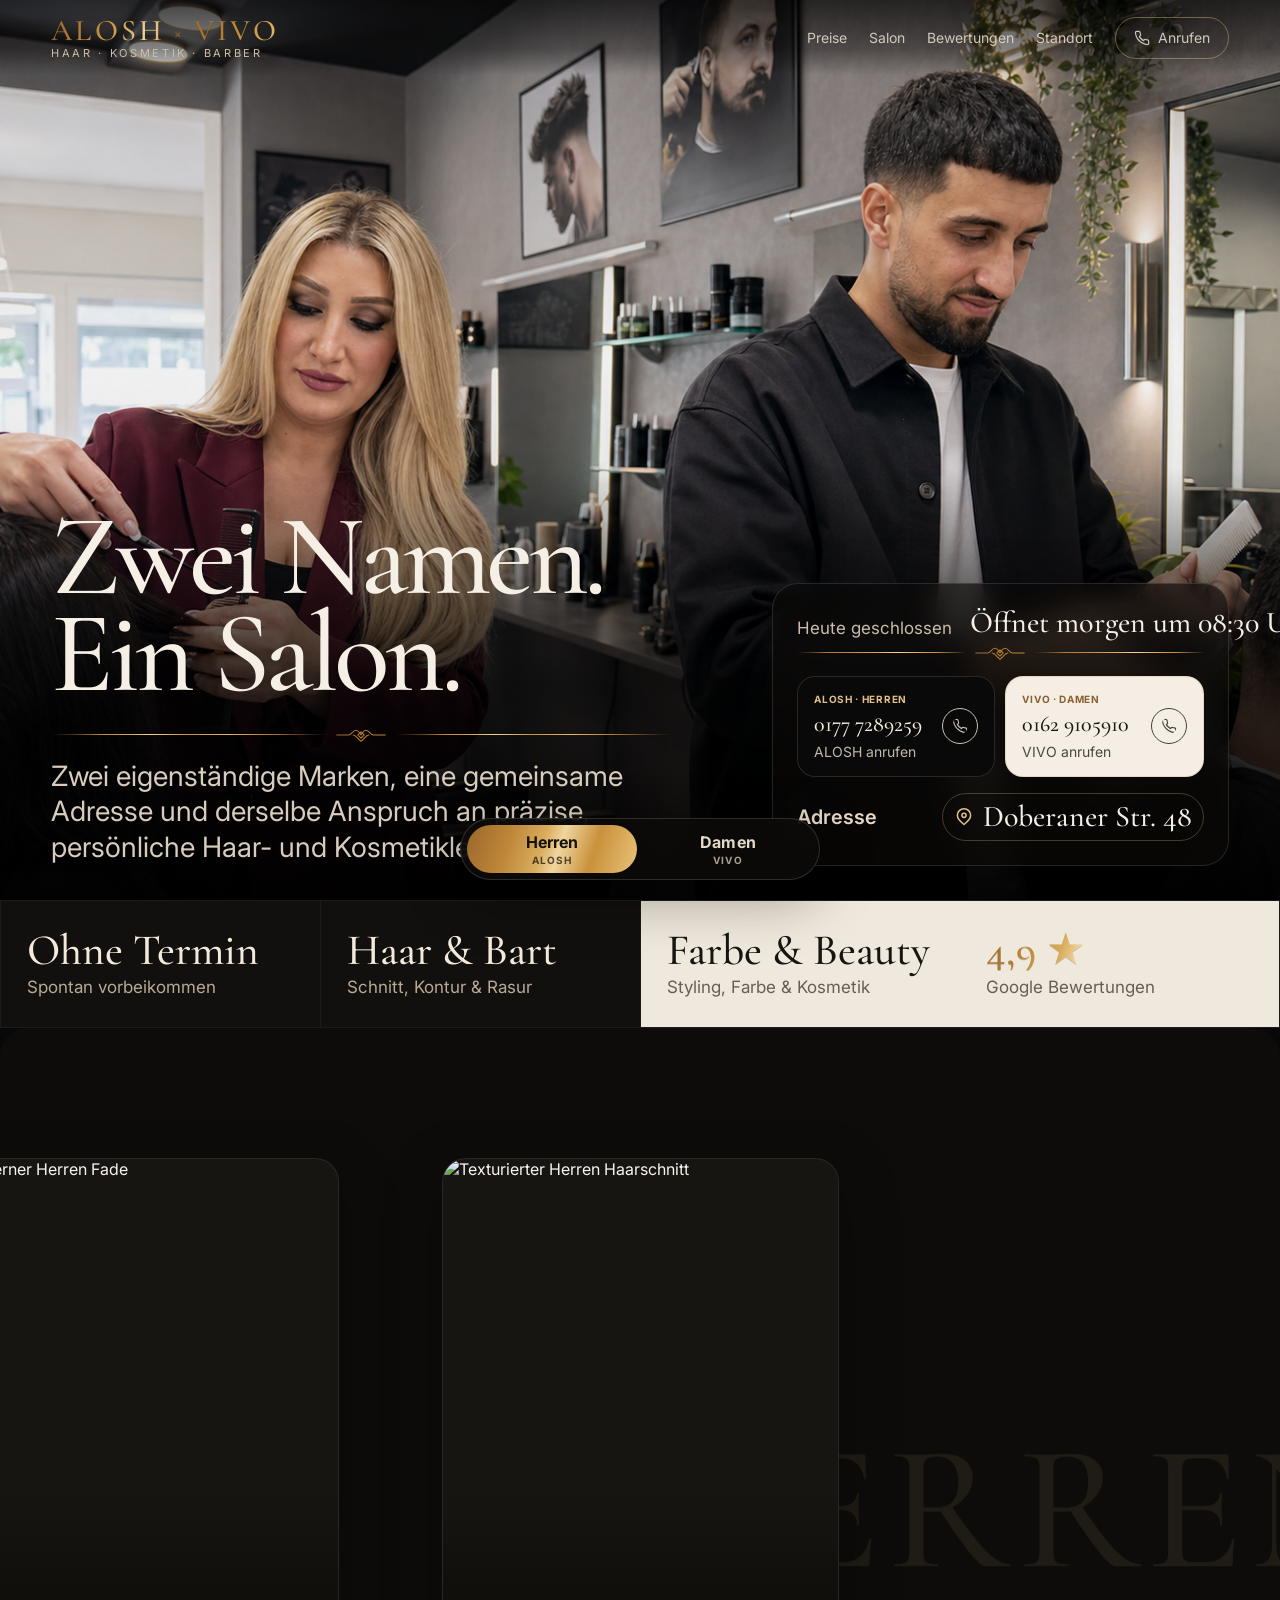
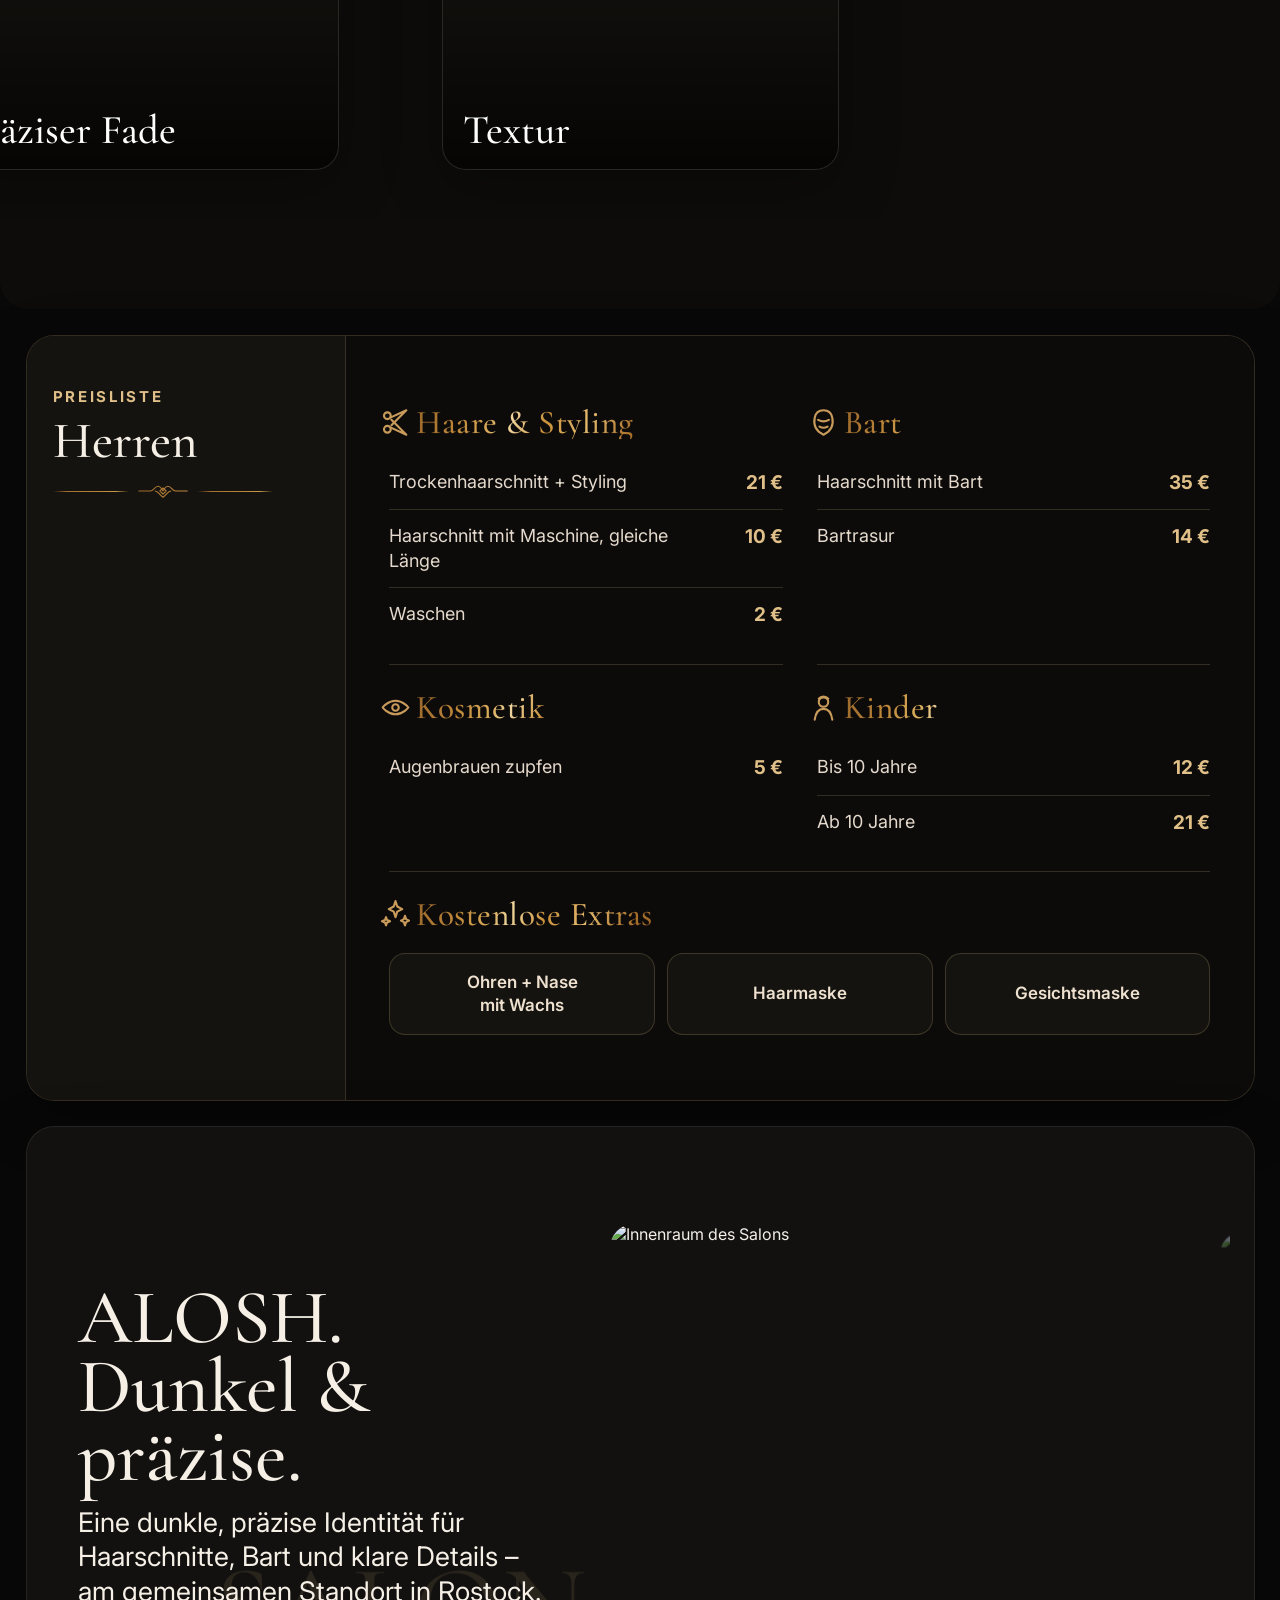
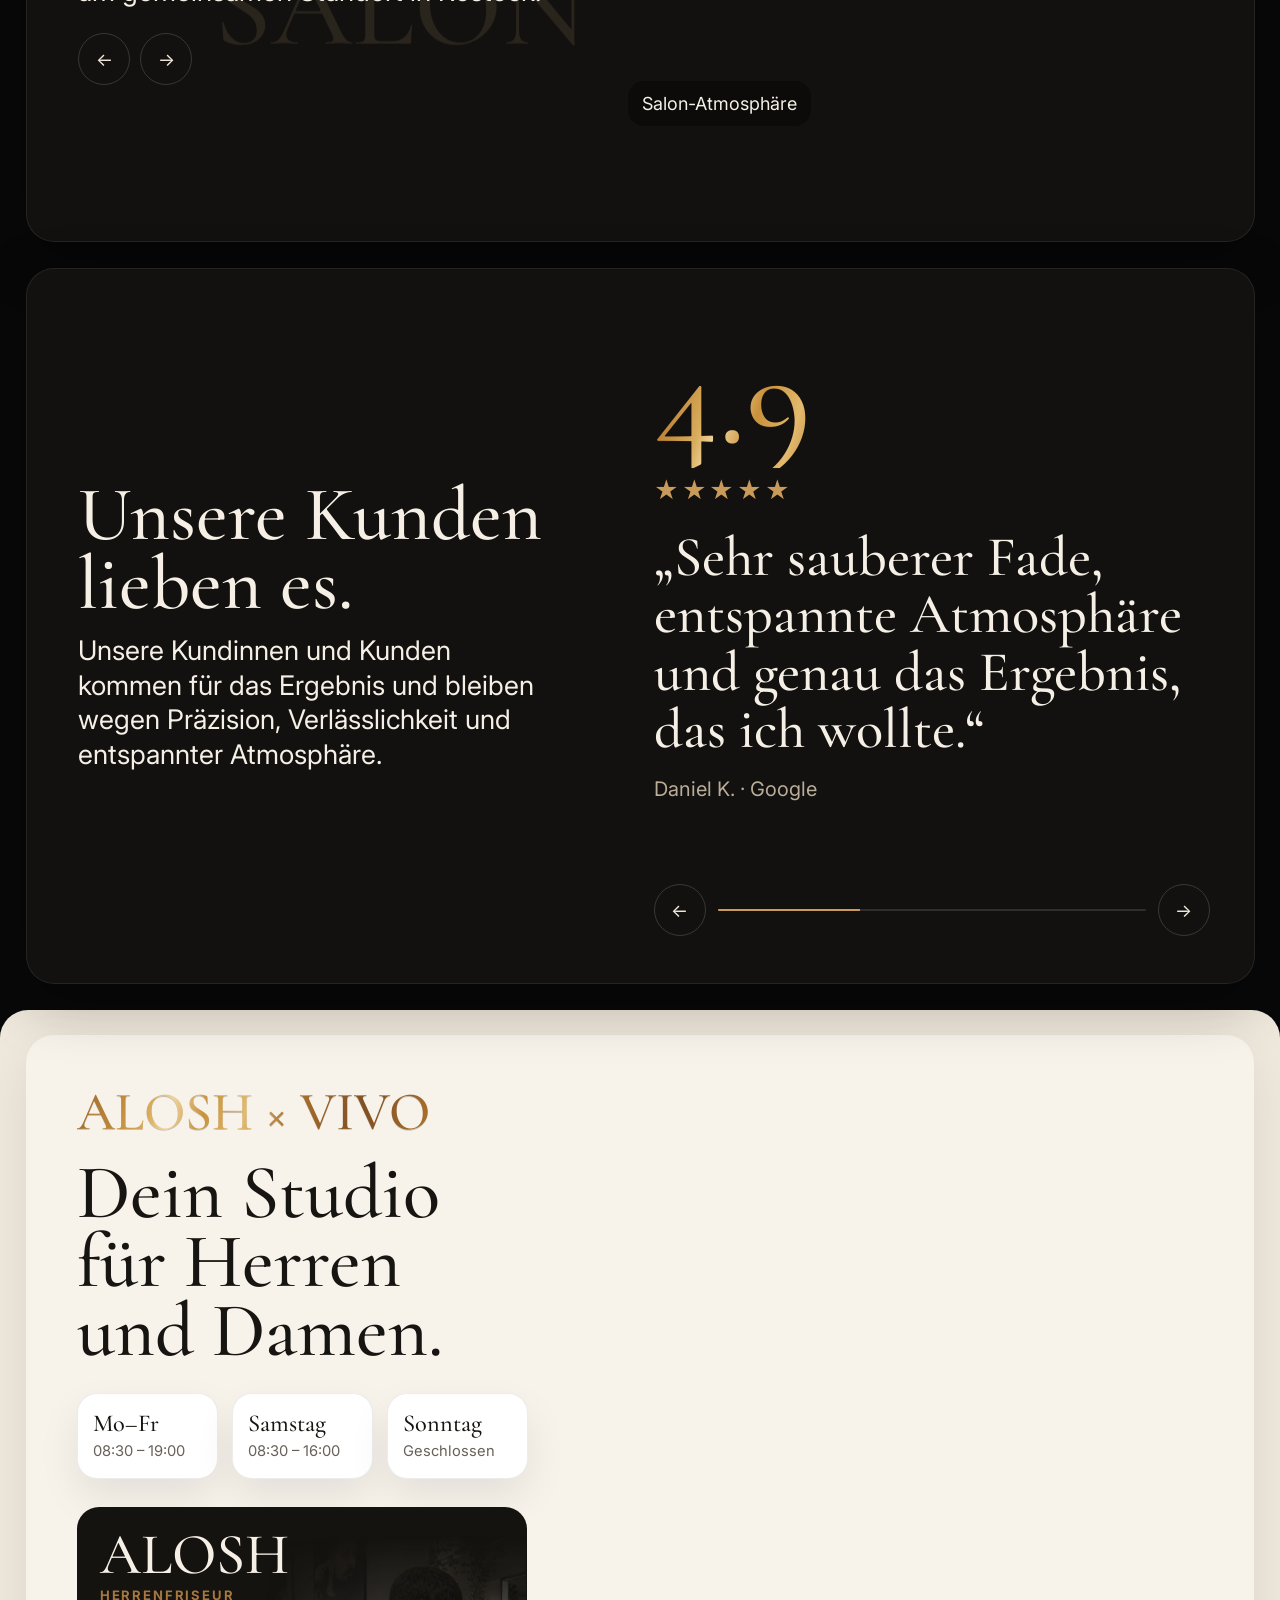
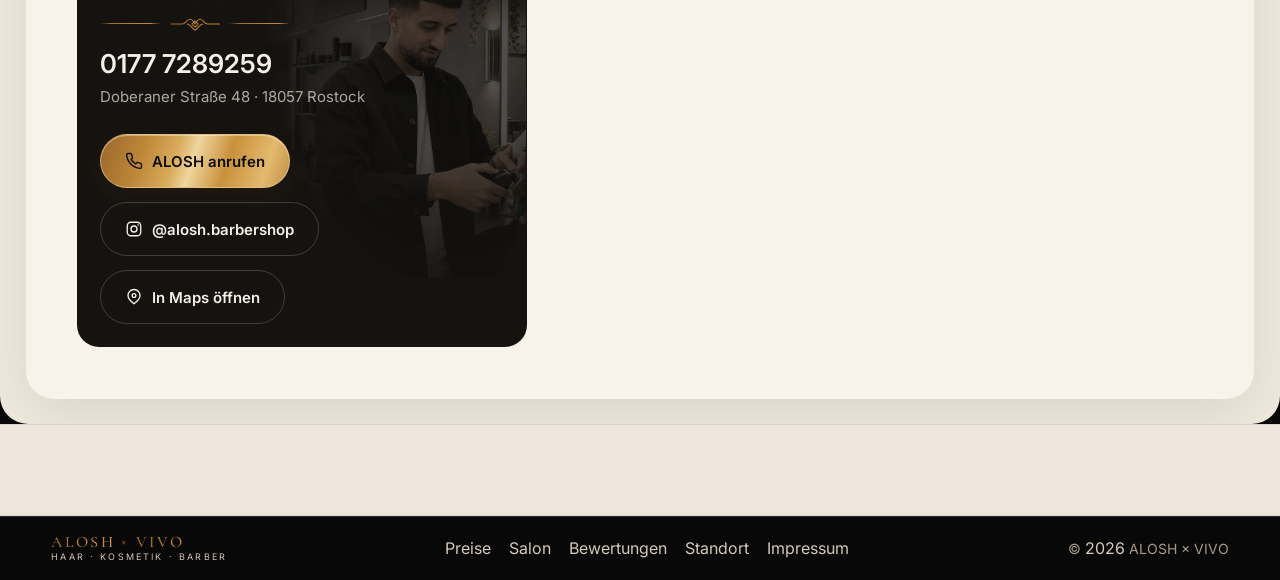
==== commit d332af32: "Polish responsive salon layout and interactions" ====
--- a/index.html
+++ b/index.html
@@ -10,7 +10,7 @@
   <link rel="preconnect" href="https://fonts.gstatic.com" crossorigin>
   <link href="https://fonts.googleapis.com/css2?family=Cormorant+Garamond:wght@400;500;600&family=Inter:wght@400;500;600;700&display=swap" rel="stylesheet">
   <link rel="stylesheet" href="styles.css?v=20260819-icons6">
-  <link rel="stylesheet" href="price-icon-scale.css?v=35">
+  <link rel="stylesheet" href="price-icon-scale.css?v=42">
 </head>
 <body>
   <div class="grain"></div>
@@ -25,7 +25,7 @@
       <a href="#services">Preise</a>
       <a href="#salon">Salon</a>
       <a href="#reviews">Bewertungen</a>
-      <a href="#visit">Standort</a>
+      <a href="#map">Standort</a>
       <a href="#booking" class="nav-book" data-gender-call aria-label="Zur ALOSH Visitenkarte scrollen"><svg class="nav-call-icon" viewBox="0 0 24 24" aria-hidden="true"><path d="M22 16.92v3a2 2 0 0 1-2.18 2 19.79 19.79 0 0 1-8.63-3.07 19.5 19.5 0 0 1-6-6A19.79 19.79 0 0 1 2.12 4.18 2 2 0 0 1 4.11 2h3a2 2 0 0 1 2 1.72c.13.96.36 1.9.69 2.8a2 2 0 0 1-.45 2.11L8.09 9.91a16 16 0 0 0 6 6l1.27-1.27a2 2 0 0 1 2.11-.45c.9.33 1.84.56 2.8.69A2 2 0 0 1 22 16.92Z"/></svg><span>Anrufen</span></a>
     </nav>
 
@@ -40,7 +40,7 @@
       <a href="#services">Preise</a>
       <a href="#salon">Salon</a>
       <a href="#reviews">Bewertungen</a>
-      <a href="#visit">Standort</a>
+      <a href="#map">Standort</a>
       <a href="#booking" data-gender-call aria-label="Zur ALOSH Visitenkarte scrollen"><svg class="nav-call-icon" viewBox="0 0 24 24" aria-hidden="true"><path d="M22 16.92v3a2 2 0 0 1-2.18 2 19.79 19.79 0 0 1-8.63-3.07 19.5 19.5 0 0 1-6-6A19.79 19.79 0 0 1 2.12 4.18 2 2 0 0 1 4.11 2h3a2 2 0 0 1 2 1.72c.13.96.36 1.9.69 2.8a2 2 0 0 1-.45 2.11L8.09 9.91a16 16 0 0 0 6 6l1.27-1.27a2 2 0 0 1 2.11-.45c.9.33 1.84.56 2.8.69A2 2 0 0 1 22 16.92Z"/></svg><span>Anrufen</span></a>
     </nav>
   </div>
@@ -435,6 +435,8 @@
     </section>
   </main>
 
+  <div class="gender-dock-slot" data-gender-dock-slot aria-hidden="true"></div>
+
   <footer class="footer">
     <a class="brand" href="#top">
       <span class="brand-name">ALOSH</span>
@@ -444,7 +446,7 @@
       <a href="#services">Preise</a>
       <a href="#salon">Salon</a>
       <a href="#reviews">Bewertungen</a>
-      <a href="#visit">Standort</a>
+      <a href="#map">Standort</a>
       <a href="impressum.html">Impressum</a>
     </nav>
     <span>© <span id="year"></span> ALOSH</span>
@@ -453,7 +455,7 @@
     <button type="button" class="gender-dock-button is-active" data-gender-toggle="herren" aria-pressed="true">Herren</button>
     <button type="button" class="gender-dock-button" data-gender-toggle="damen" aria-pressed="false">Damen</button>
   </nav>
-  <script src="gender-scroll-fix.js?v=20260820-de27" defer></script>
-  <script src="script.js?v=20260820-genderfade7" defer></script>
+  <script src="gender-scroll-fix.js?v=20260820-de28" defer></script>
+  <script src="script.js?v=20260820-genderfade8" defer></script>
 </body>
 </html>
--- a/price-icon-scale.css
+++ b/price-icon-scale.css
@@ -1,6 +1,10 @@
 :root{
   --gold-shift:0px;
-  --metal-gold:repeating-linear-gradient(108deg,#9a672b 0px,#be8739 46px,#d9ad5d 82px,#edd095 96px,#c9913b 126px,#e3ba6e 164px,#aa702b 206px,#d4a657 246px,#efd59e 266px,#bd8133 318px,#ddb160 378px,#a56b29 430px,#d1a052 488px,#9a672b 560px);
+  /* One intrinsically repeating diagonal gradient. Its 560px color period
+     projects onto a 588.79px horizontal tile at 108deg, so every repeat joins
+     at the identical color and angle without a visible seam. */
+  --metal-gold:repeating-linear-gradient(108deg,#9a672b 0px,#be8739 45px,#d9ad5d 78px,#efd59e 95px,#c9913b 129px,#e3ba6e 168px,#aa702b 213px,#805023 280px,#aa702b 347px,#e3ba6e 392px,#c9913b 431px,#efd59e 465px,#d9ad5d 482px,#be8739 515px,#9a672b 560px);
+  --metal-gold-size:588.79px 100%;
 }
 
 #services .price-category-head > span svg {
@@ -35,7 +39,7 @@
 .ornament-divider>span{
   color:#ddb66a;
   background-image:var(--metal-gold);
-  background-size:560px 100%;
+  background-size:var(--metal-gold-size);
   background-position:var(--gold-shift) 50%;
   background-repeat:repeat-x;
   -webkit-background-clip:text;
@@ -74,9 +78,12 @@
 }
 .ornament-divider::before,
 .ornament-divider::after{
-  background-image:linear-gradient(90deg,transparent 0%,#9a6228 18%,#d8aa55 42%,#fff1bd 50%,#bd7b2d 62%,#e4bc70 80%,transparent 100%);
-  background-size:560px 100%;
+  background-image:var(--metal-gold);
+  background-size:var(--metal-gold-size);
   background-position:var(--gold-shift) 50%;
+  background-repeat:repeat-x;
+  -webkit-mask-image:linear-gradient(90deg,transparent 0%,#000 18%,#000 82%,transparent 100%);
+  mask-image:linear-gradient(90deg,transparent 0%,#000 18%,#000 82%,transparent 100%);
 }
 .ornament-divider>span{
   display:block;
@@ -86,7 +93,15 @@
   overflow:hidden;
   color:inherit;
   font-size:0;
-  background:currentColor;
+  background-color:currentColor;
+  background-image:var(--metal-gold);
+  background-size:var(--metal-gold-size);
+  background-position:var(--gold-shift) 50%;
+  background-repeat:repeat-x;
+  -webkit-background-clip:border-box;
+  background-clip:border-box;
+  -webkit-text-fill-color:initial;
+  filter:none;
   -webkit-mask:url("data:image/svg+xml,%3Csvg xmlns='http://www.w3.org/2000/svg' viewBox='0 0 64 20'%3E%3Cg fill='none' stroke='black' stroke-width='1.4' stroke-linecap='round' stroke-linejoin='round'%3E%3Cpath d='M1 10h15c4 0 5-6 10-6 3 0 4 3 6 6 2-3 3-6 6-6 5 0 6 6 10 6h15'/%3E%3Cpath d='M22 10c4 0 5 5 10 8 5-3 6-8 10-8'/%3E%3Cpath d='m28 10 4-4 4 4-4 4-4-4Z'/%3E%3C/g%3E%3C/svg%3E") center/contain no-repeat;
   mask:url("data:image/svg+xml,%3Csvg xmlns='http://www.w3.org/2000/svg' viewBox='0 0 64 20'%3E%3Cg fill='none' stroke='black' stroke-width='1.4' stroke-linecap='round' stroke-linejoin='round'%3E%3Cpath d='M1 10h15c4 0 5-6 10-6 3 0 4 3 6 6 2-3 3-6 6-6 5 0 6 6 10 6h15'/%3E%3Cpath d='M22 10c4 0 5 5 10 8 5-3 6-8 10-8'/%3E%3Cpath d='m28 10 4-4 4 4-4 4-4-4Z'/%3E%3C/g%3E%3C/svg%3E") center/contain no-repeat;
 }
@@ -109,7 +124,7 @@
   transition:background-position .6s cubic-bezier(.22,.61,.36,1);
 }
 .hero::after{
-  background:linear-gradient(180deg,rgba(0,0,0,.58) 0%,rgba(0,0,0,.16) 18%,rgba(0,0,0,.08) 25%,rgba(0,0,0,.50) 34%,rgba(0,0,0,.74) 50%,rgba(0,0,0,.96) 100%);
+  background:linear-gradient(180deg,rgba(0,0,0,.18) 0%,rgba(0,0,0,.05) 40%,rgba(0,0,0,.08) 52%,rgba(0,0,0,.42) 62%,rgba(0,0,0,.76) 76%,rgba(0,0,0,.96) 100%);
 }
 .site-header::before{
   content:"";
@@ -244,8 +259,9 @@
   border-radius:999px;
   background-color:var(--gold);
   background-image:var(--metal-gold);
-  background-size:560px 100%;
+  background-size:var(--metal-gold-size);
   background-position:var(--gold-shift) 50%;
+  background-repeat:repeat-x;
   transform:translateX(0);
   transition:transform .3s cubic-bezier(.22,.61,.36,1),background-color .3s ease;
   pointer-events:none;
@@ -257,8 +273,9 @@
 .brand-contact-panel .button-gold{
   background-color:var(--gold);
   background-image:var(--metal-gold);
-  background-size:560px 100%;
+  background-size:var(--metal-gold-size);
   background-position:var(--gold-shift) 50%;
+  background-repeat:repeat-x;
   border-color:rgba(255,235,184,.42);
   box-shadow:inset 0 1px 0 rgba(255,255,255,.36),0 8px 24px rgba(105,63,18,.14);
   transition:transform .25s,box-shadow .25s,border-color .25s;
@@ -272,17 +289,17 @@
 body[data-gender="herren"] .gender-dock-button.is-active{color:#17110a}
 body[data-gender="damen"] .gender-dock-button.is-active{color:#17110a}
 
-/* Once the switch clears the footer, keep one consistent contrast surface in
-   both themes so the identical metallic gradient also looks identical. */
-body[data-gender="damen"] .gender-dock.is-footer-lifted{
+/* Once the switch reaches its reserved slot, keep one consistent contrast
+   surface in both themes so the metallic gradient looks identical. */
+body[data-gender="damen"] .gender-dock.is-docked{
   background:rgba(12,11,10,.88);
   border-color:rgba(255,255,255,.14);
   box-shadow:0 18px 55px rgba(0,0,0,.34);
 }
-body[data-gender="damen"] .gender-dock.is-footer-lifted .gender-dock-button{
+body[data-gender="damen"] .gender-dock.is-docked .gender-dock-button{
   color:#e4d9c9;
 }
-body[data-gender="damen"] .gender-dock.is-footer-lifted .gender-dock-button.is-active{
+body[data-gender="damen"] .gender-dock.is-docked .gender-dock-button.is-active{
   color:#17110a;
 }
 .gender-dock.is-settled{
@@ -516,10 +533,6 @@
     padding-top:6px!important;
     padding-bottom:18px!important;
   }
-  #services [data-gender-panel="damen"] .price-length-row>.price-cell:nth-of-type(2) small{
-    display:none!important;
-  }
-
   .brand-contact-panel::before{
     top:-5%;
     right:-6%;
@@ -563,6 +576,24 @@
     align-self:stretch;
     min-height:100%;
     justify-content:flex-start;
+  }
+
+  /* On widescreen desktops the contact side is deliberately narrower, while
+     its business card gains enough height to show the portrait and craft. */
+  #visit .visit-card{
+    grid-template-columns:minmax(0,.9fr) minmax(0,1.1fr);
+  }
+  #visit .brand-contact-panel{
+    min-height:440px;
+    display:flex;
+    flex-direction:column;
+  }
+  #visit .brand-contact-panel .visit-actions{
+    margin-top:auto;
+    padding-top:20px;
+  }
+  #visit .brand-contact-panel[data-addon-gender-panel="damen"]::before{
+    background-size:210% auto;
   }
 }
 
@@ -599,3 +630,145 @@
   stroke-linejoin:round;
   display:block;
 }
+
+/* Final bottom layout: the floating selector settles into a real page slot
+   between the map and footer instead of covering either one. */
+.gender-dock-slot{
+  position:relative;
+  z-index:3;
+  height:92px;
+  background:#eee6da;
+  border-top:1px solid rgba(23,21,17,.08);
+  border-bottom:1px solid rgba(23,21,17,.08);
+}
+.gender-dock{
+  bottom:20px;
+}
+.gender-dock.is-docked{
+  position:absolute;
+  top:var(--dock-stop-top);
+  bottom:auto;
+}
+
+/* Give the light Damen feature tiles the inverse edge treatment used by the
+   two dark tiles. */
+body[data-gender="damen"] .info-strip .info-feature:not(.info-feature-dark){
+  border:1px solid rgba(23,21,17,.18);
+}
+
+/* Lift the VIVO portrait slightly while retaining the multi-directional fade. */
+.brand-contact-panel[data-addon-gender-panel="damen"]::before{
+  background-position:1% 19%;
+}
+
+/* A denser footer, with no small-type shadow doubling on the metallic logo. */
+.footer{
+  padding:17px var(--pad) 19px;
+  gap:18px;
+}
+.footer .brand-name{font-size:22px}
+.footer .brand-sub{font-size:9px}
+.footer .brand-dual .brand-name>span,
+.footer .brand-dual .brand-name>i{
+  filter:none!important;
+  text-shadow:none!important;
+}
+
+@media(max-width:780px){
+  .gender-dock-slot{height:84px}
+  .gender-dock{bottom:calc(12px + env(safe-area-inset-bottom))}
+  .brand-contact-panel[data-addon-gender-panel="damen"]::before{
+    background-position:1% 18%;
+  }
+  .footer{
+    display:grid;
+    grid-template-columns:minmax(0,1fr) auto;
+    align-items:center;
+    padding:13px 16px 15px;
+    gap:9px 14px;
+  }
+  .footer .brand-name{font-size:18px}
+  .footer .brand-sub{font-size:8px;letter-spacing:.15em}
+  .footer nav{
+    grid-column:1/-1;
+    width:100%;
+    gap:8px 13px;
+  }
+  .footer nav a,
+  .footer>span{font-size:12px}
+  .footer>.footer-dual-note{
+    grid-column:2;
+    grid-row:1;
+    white-space:nowrap;
+    font-size:11px!important;
+  }
+}
+
+/* Final responsive refinements from the annotated visit section. */
+#visit .visit-card{
+  border-radius:var(--radius);
+}
+
+#visit .hours-grid,
+#visit .brand-contact-panel{
+  width:100%;
+  max-width:none;
+  box-sizing:border-box;
+}
+
+@media(min-width:781px){
+  #visit .hours-grid{
+    grid-template-columns:repeat(3,minmax(0,1fr));
+  }
+  #visit .hour-box{
+    min-width:0;
+    padding-inline:clamp(10px,1.2vw,18px);
+  }
+  #visit .hour-box strong{
+    font-size:clamp(21px,1.9vw,30px);
+  }
+  #visit .hour-box span{
+    font-size:clamp(12px,1.15vw,18px);
+  }
+}
+
+@media(min-width:1101px){
+  #visit .brand-contact-details a{
+    font-size:26px;
+    line-height:1;
+  }
+  #visit .brand-contact-details small{
+    font-size:15px;
+  }
+}
+
+@media(max-width:780px){
+  #visit .visit-content h2{
+    font-size:clamp(40px,10.5vw,52px);
+    line-height:.92;
+  }
+  #visit .hours-grid{
+    grid-template-columns:repeat(3,minmax(0,1fr));
+    gap:8px;
+    margin:20px 0;
+  }
+  #visit .hour-box{
+    min-width:0;
+    padding:12px 8px;
+    border-radius:16px;
+  }
+  #visit .hour-box strong{
+    font-size:clamp(17px,4.4vw,23px);
+    white-space:nowrap;
+  }
+  #visit .hour-box span{
+    font-size:clamp(10px,2.65vw,13px);
+    white-space:nowrap;
+  }
+  .info-strip{
+    width:auto;
+    margin:12px;
+    border-radius:22px;
+    overflow:hidden;
+  }
+}
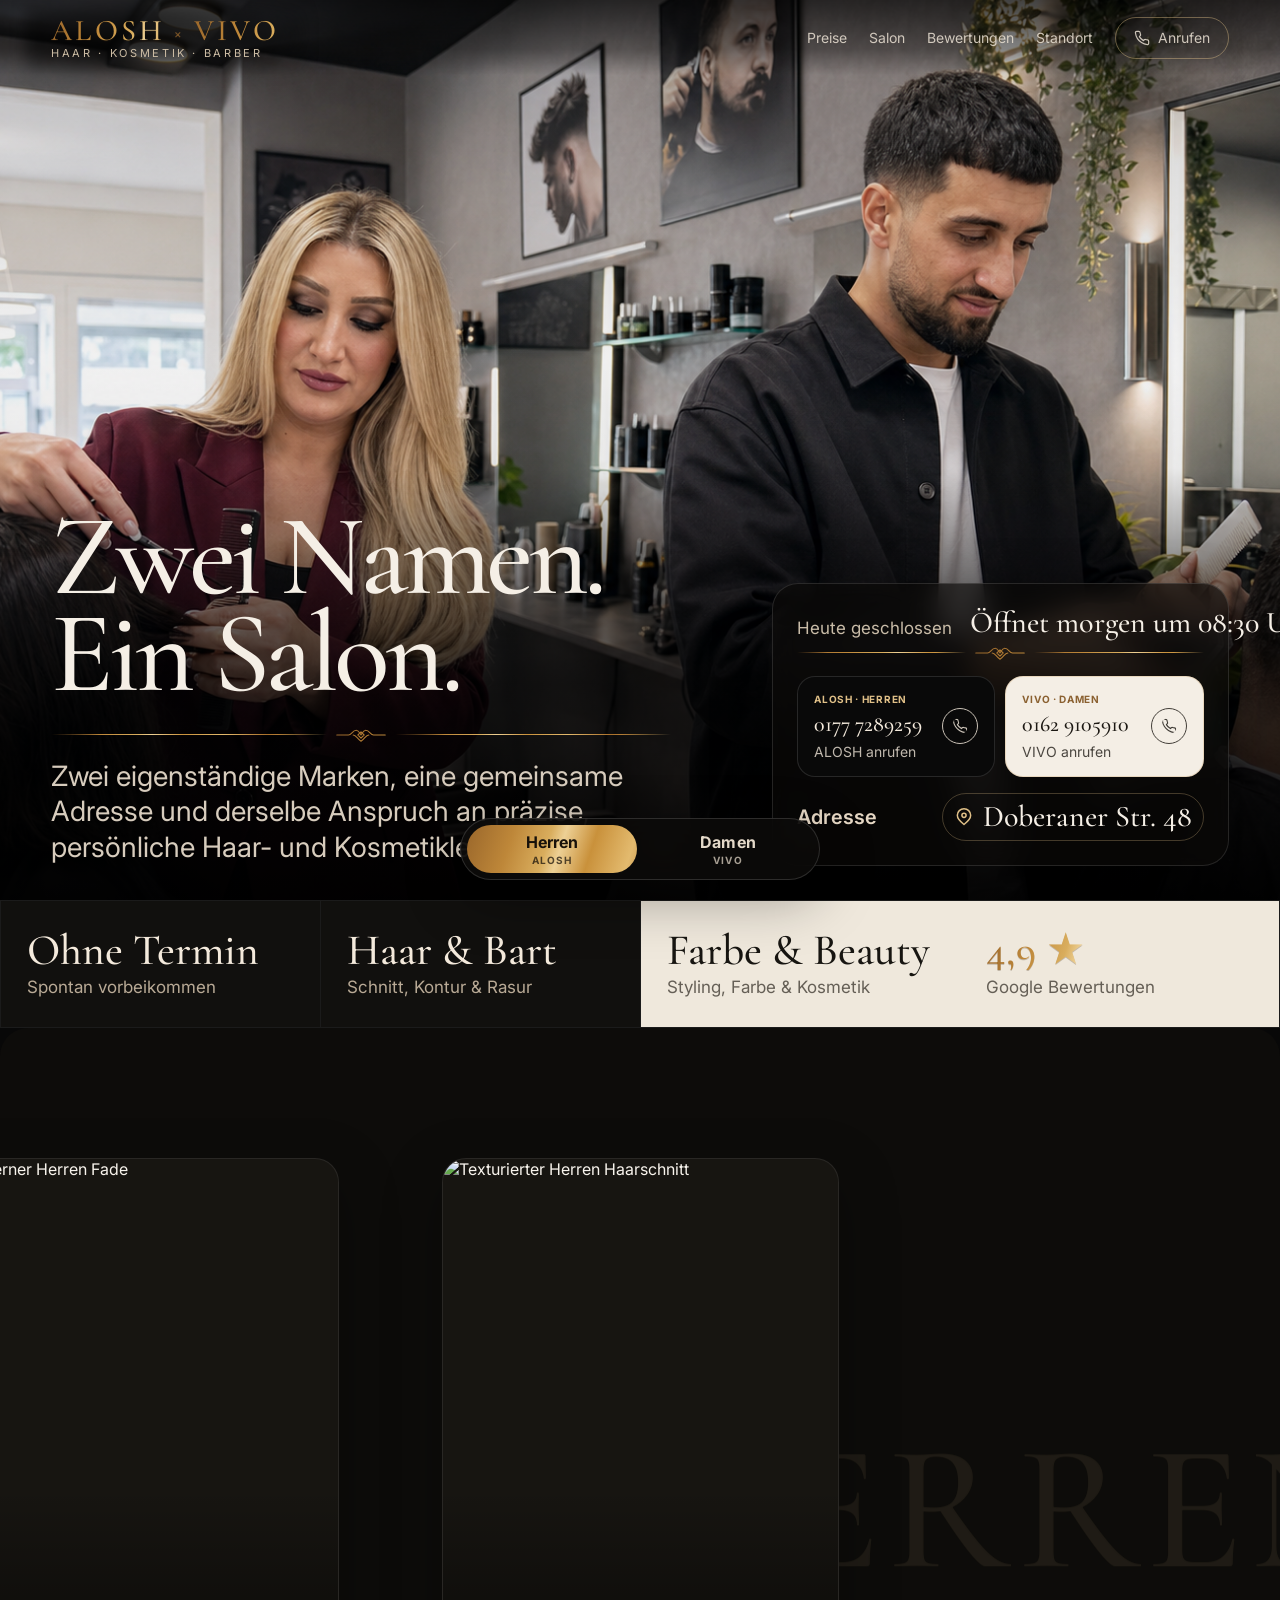
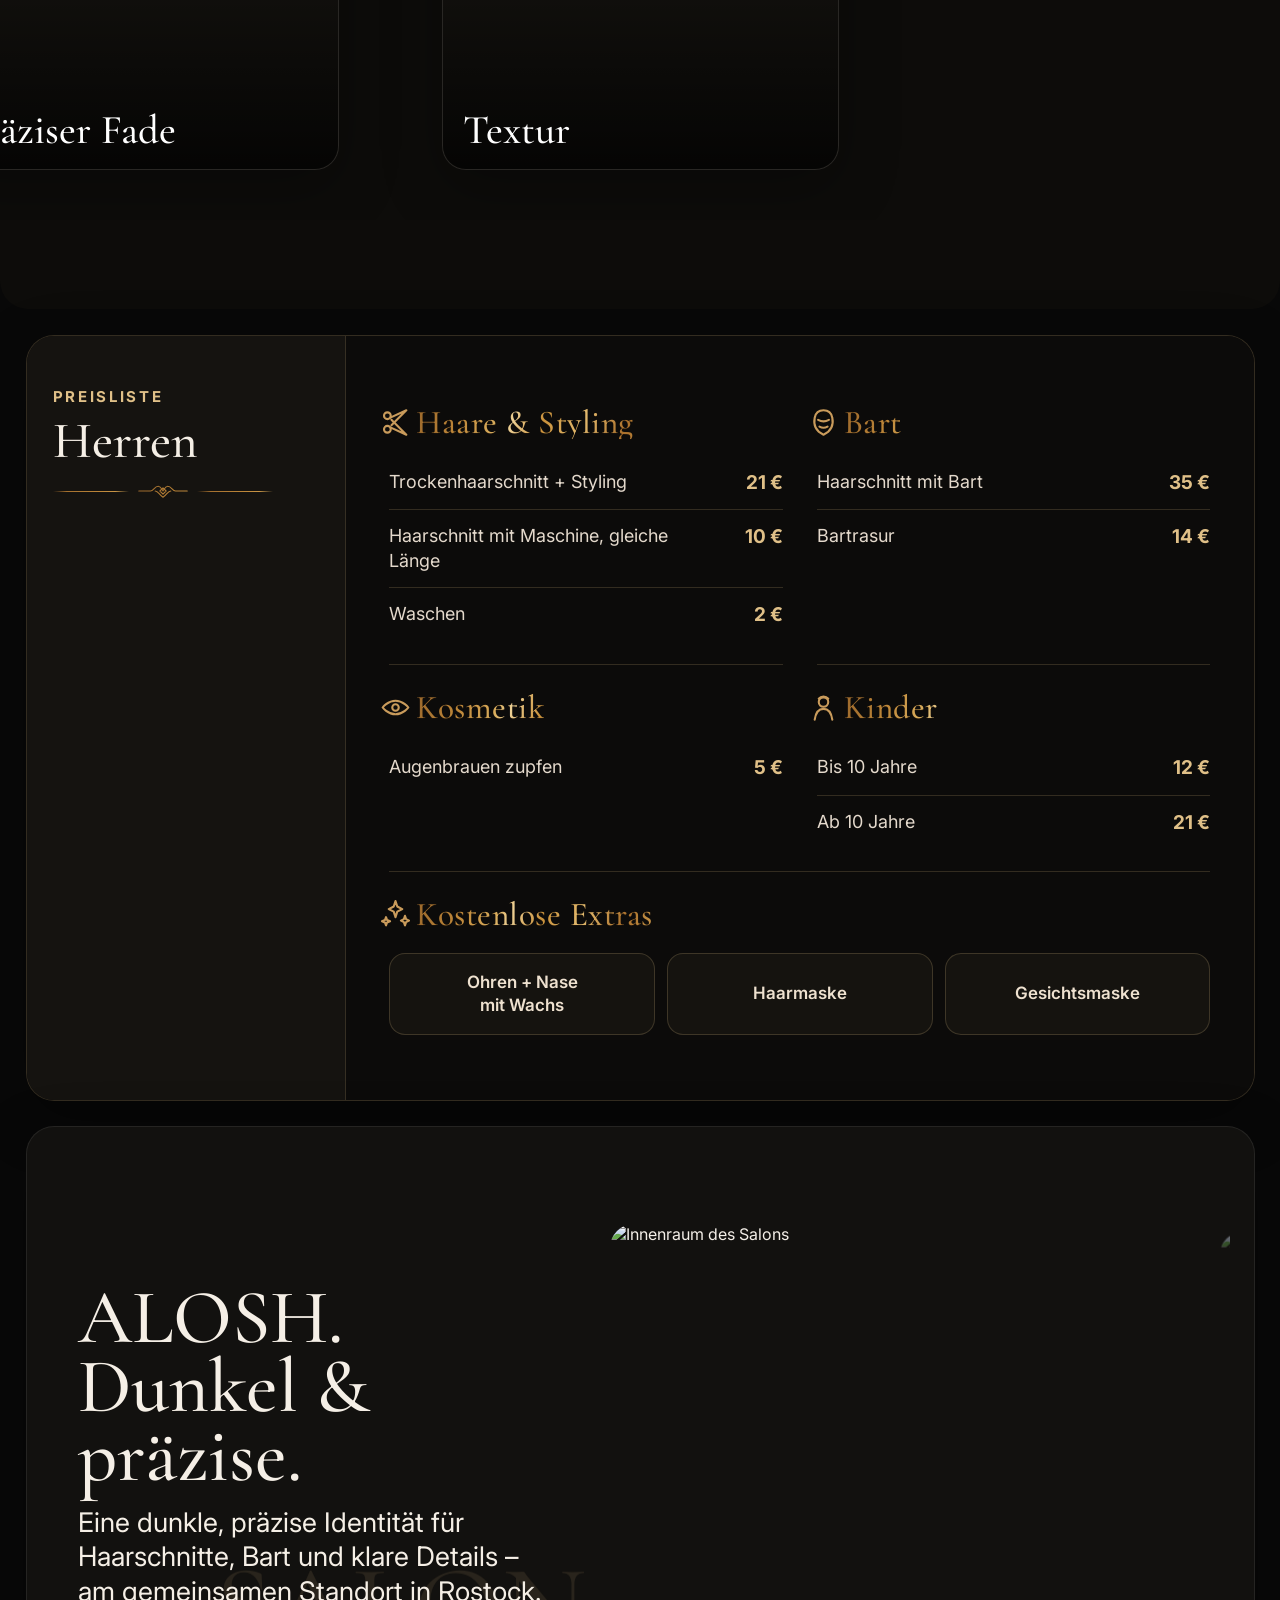
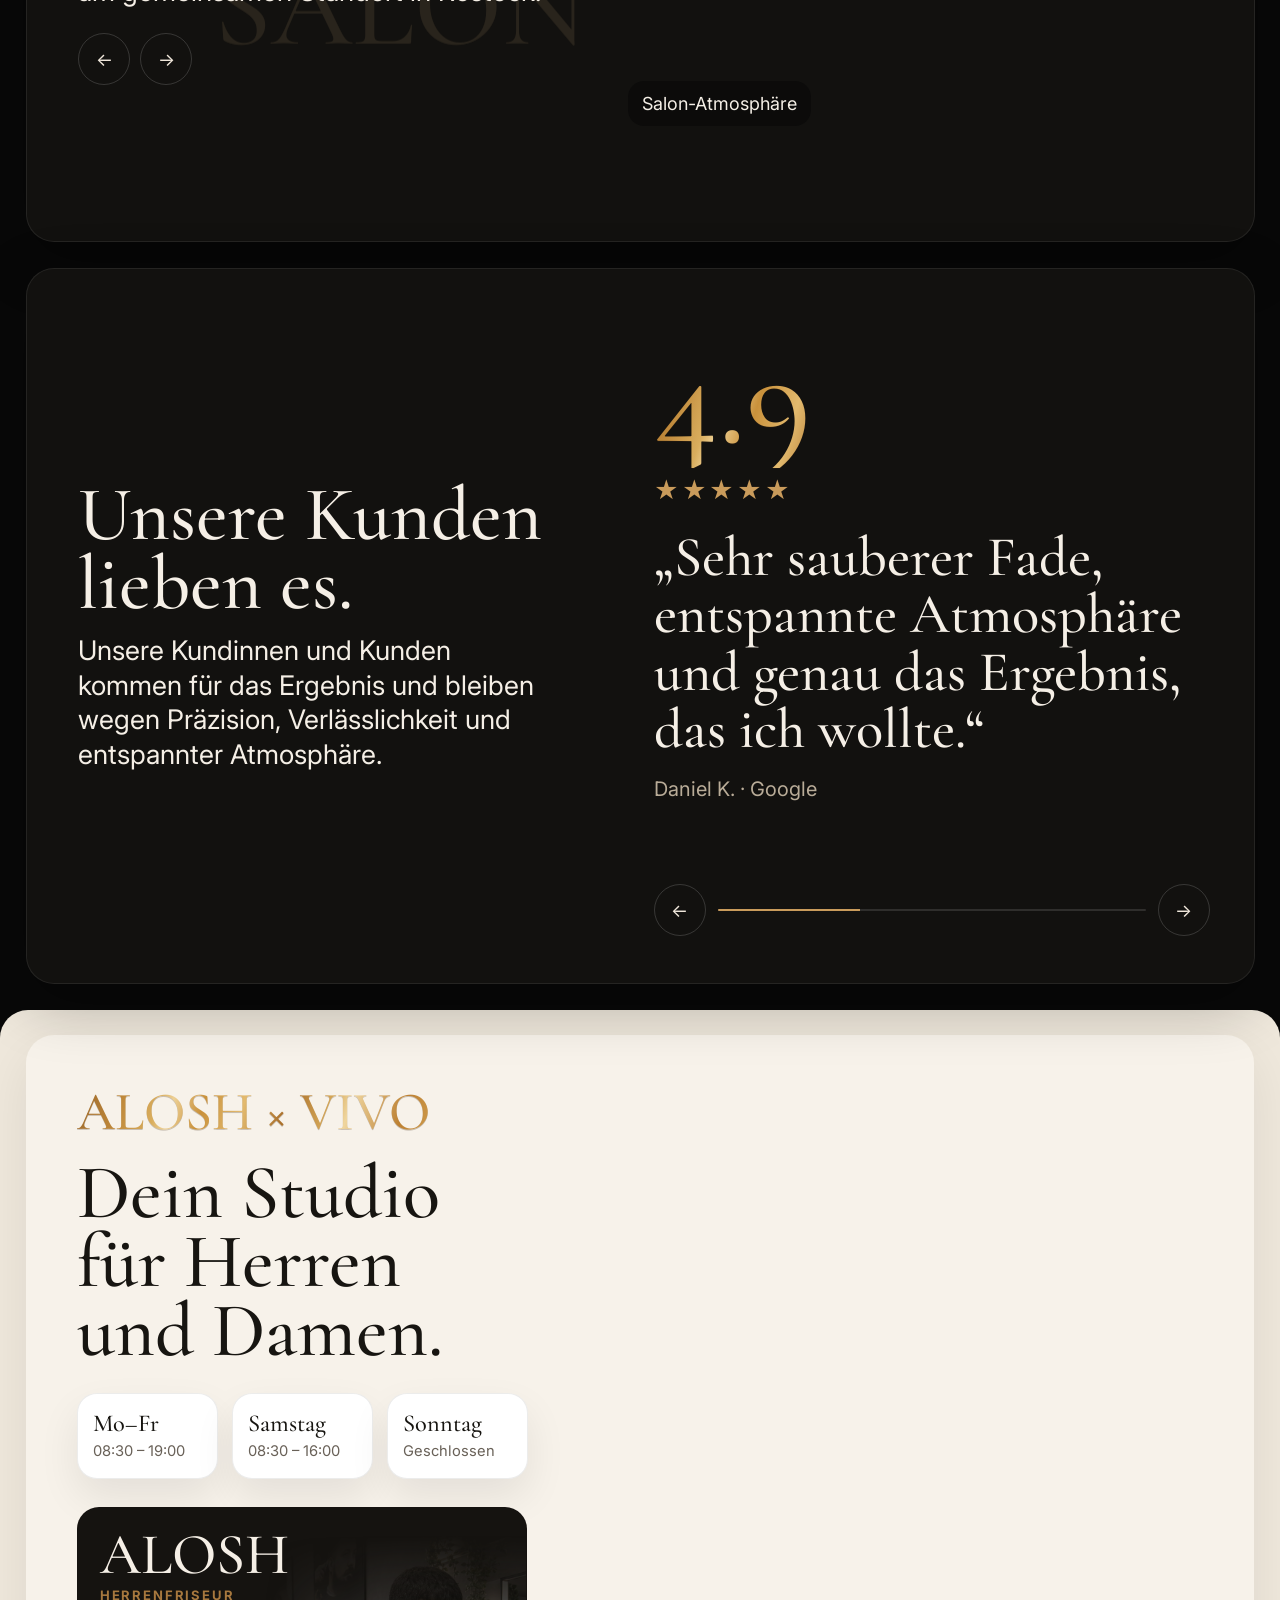
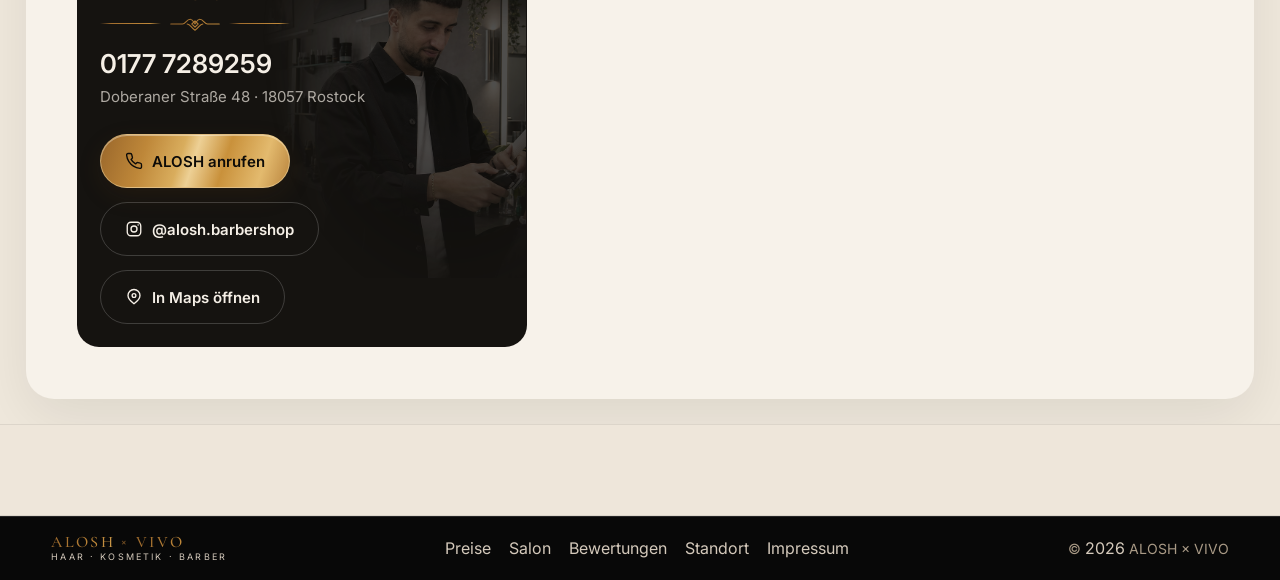
==== commit 6766a4ba: "Refine gold palette and final visual details" ====
--- a/index.html
+++ b/index.html
@@ -10,7 +10,7 @@
   <link rel="preconnect" href="https://fonts.gstatic.com" crossorigin>
   <link href="https://fonts.googleapis.com/css2?family=Cormorant+Garamond:wght@400;500;600&family=Inter:wght@400;500;600;700&display=swap" rel="stylesheet">
   <link rel="stylesheet" href="styles.css?v=20260819-icons6">
-  <link rel="stylesheet" href="price-icon-scale.css?v=42">
+  <link rel="stylesheet" href="price-icon-scale.css?v=47">
 </head>
 <body>
   <div class="grain"></div>
--- a/price-icon-scale.css
+++ b/price-icon-scale.css
@@ -3,7 +3,7 @@
   /* One intrinsically repeating diagonal gradient. Its 560px color period
      projects onto a 588.79px horizontal tile at 108deg, so every repeat joins
      at the identical color and angle without a visible seam. */
-  --metal-gold:repeating-linear-gradient(108deg,#9a672b 0px,#be8739 45px,#d9ad5d 78px,#efd59e 95px,#c9913b 129px,#e3ba6e 168px,#aa702b 213px,#805023 280px,#aa702b 347px,#e3ba6e 392px,#c9913b 431px,#efd59e 465px,#d9ad5d 482px,#be8739 515px,#9a672b 560px);
+  --metal-gold:repeating-linear-gradient(108deg,#9a672b 0px,#be8739 46px,#d9ad5d 82px,#edd095 96px,#c9913b 126px,#e3ba6e 164px,#aa702b 206px,#d4a657 246px,#efd59e 266px,#bd8133 318px,#ddb160 378px,#a56b29 430px,#d1a052 488px,#9a672b 560px);
   --metal-gold-size:588.79px 100%;
 }
 
@@ -321,7 +321,7 @@
 #visit{
   position:relative;
   z-index:2;
-  border-radius:var(--radius);
+  border-radius:var(--radius) var(--radius) 0 0;
   overflow:hidden;
 }
 
@@ -657,8 +657,9 @@
 }
 
 /* Lift the VIVO portrait slightly while retaining the multi-directional fade. */
-.brand-contact-panel[data-addon-gender-panel="damen"]::before{
-  background-position:1% 19%;
+#visit .brand-contact-panel[data-addon-gender-panel="damen"]::before{
+  background-size:280% auto;
+  background-position:14% 75%;
 }
 
 /* A denser footer, with no small-type shadow doubling on the metallic logo. */
@@ -677,8 +678,8 @@
 @media(max-width:780px){
   .gender-dock-slot{height:84px}
   .gender-dock{bottom:calc(12px + env(safe-area-inset-bottom))}
-  .brand-contact-panel[data-addon-gender-panel="damen"]::before{
-    background-position:1% 18%;
+  #visit .brand-contact-panel[data-addon-gender-panel="damen"]::before{
+    background-position:14% 78%;
   }
   .footer{
     display:grid;
@@ -771,4 +772,23 @@
     border-radius:22px;
     overflow:hidden;
   }
-}
+  .info-strip .info-feature:last-child strong{
+    font-size:clamp(29px,8vw,34px)!important;
+  }
+}
+
+/* A local dark veil keeps the metallic header mark readable over the bright
+   hero without darkening the rest of the photograph again. */
+.site-header .brand-dual{
+  position:relative;
+  isolation:isolate;
+}
+.site-header .brand-dual::before{
+  content:"";
+  position:absolute;
+  z-index:-1;
+  inset:-15px -26px;
+  pointer-events:none;
+  background:radial-gradient(ellipse at 38% 50%,rgba(0,0,0,.76) 0%,rgba(0,0,0,.52) 48%,rgba(0,0,0,.18) 72%,transparent 100%);
+  filter:blur(7px);
+}
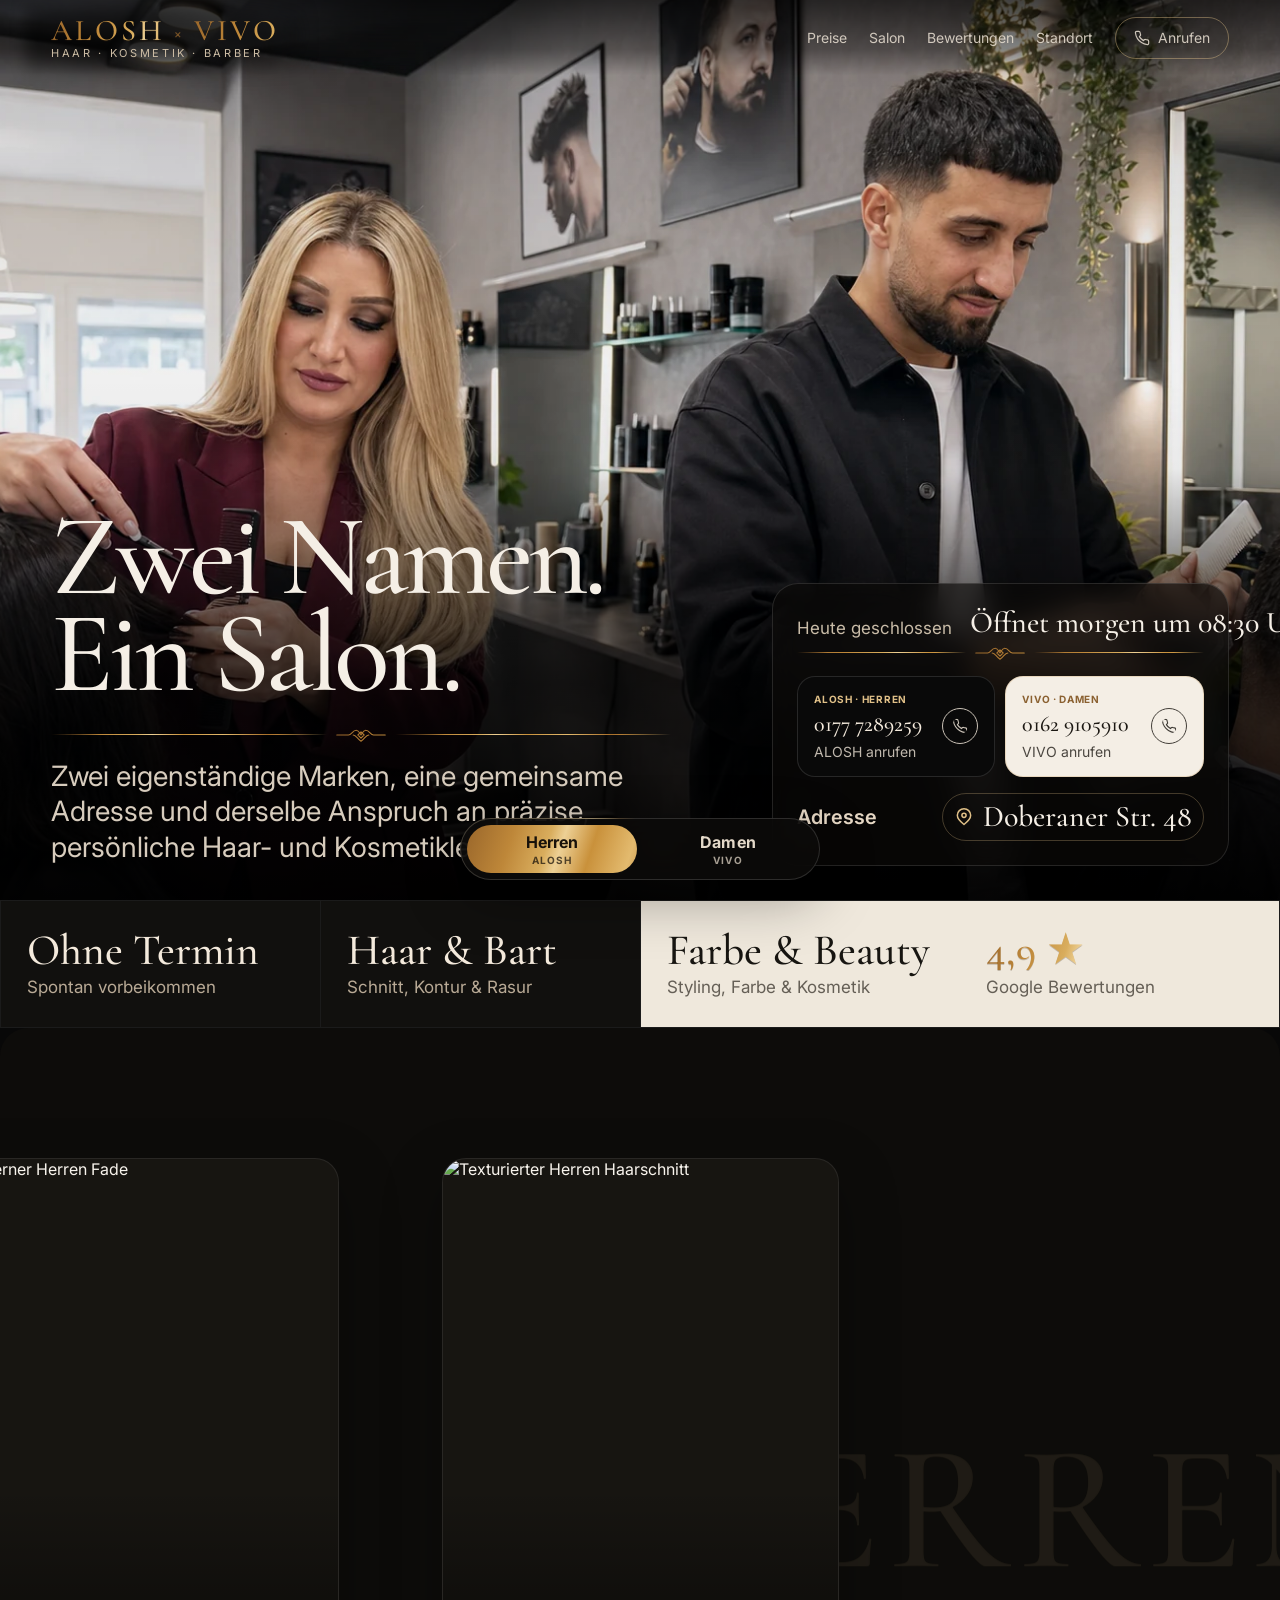
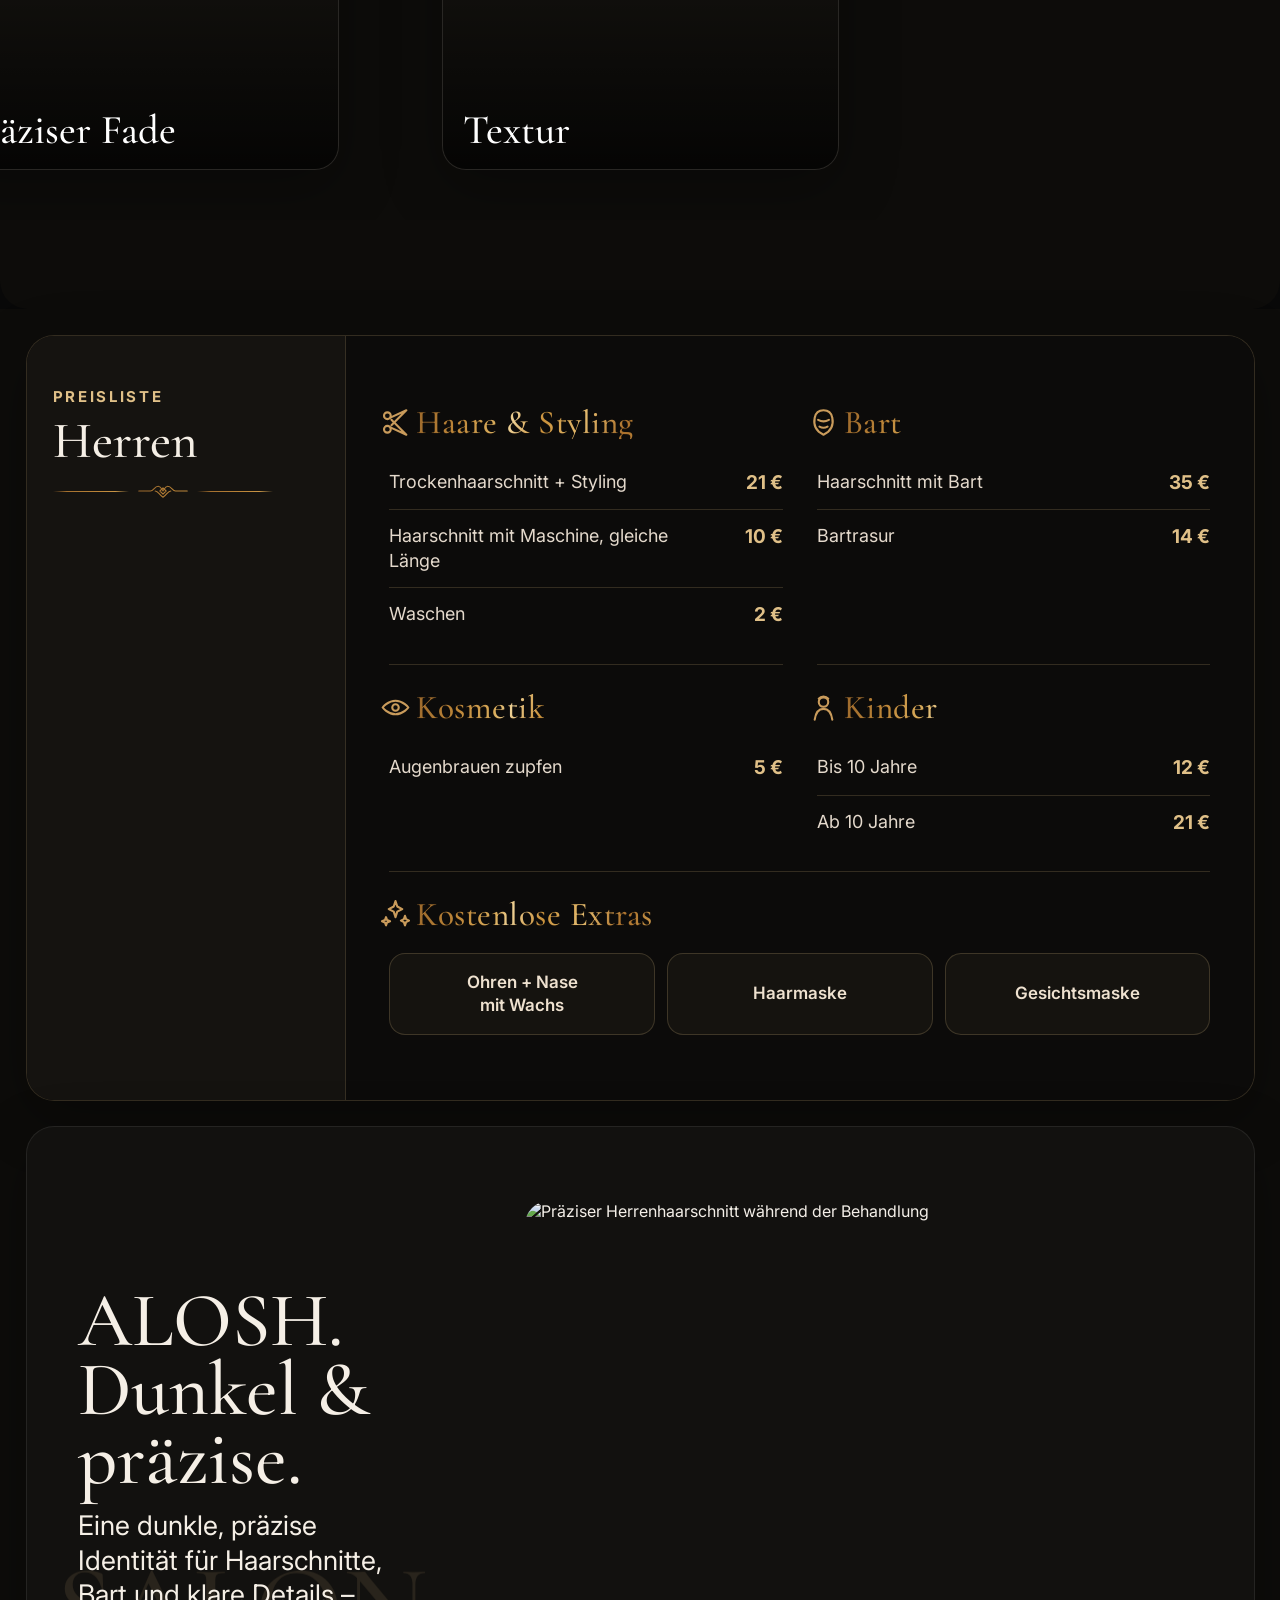
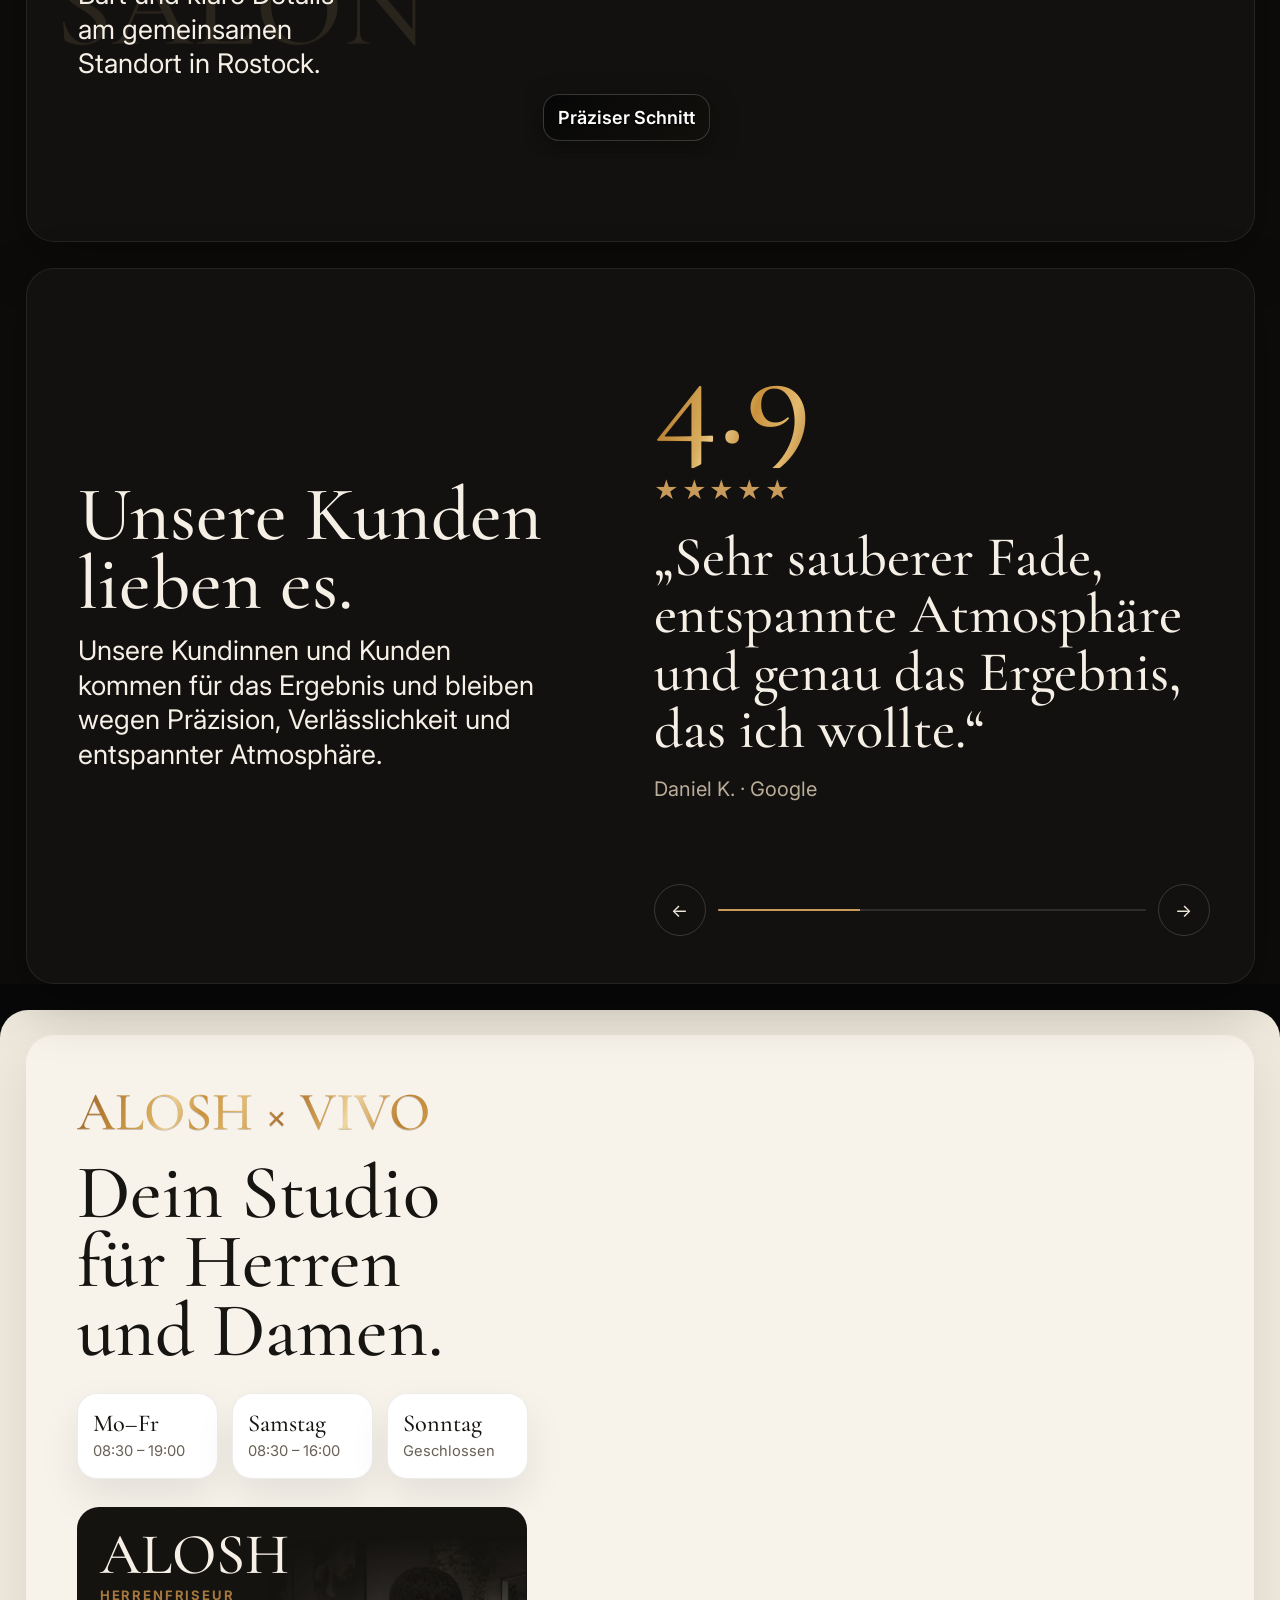
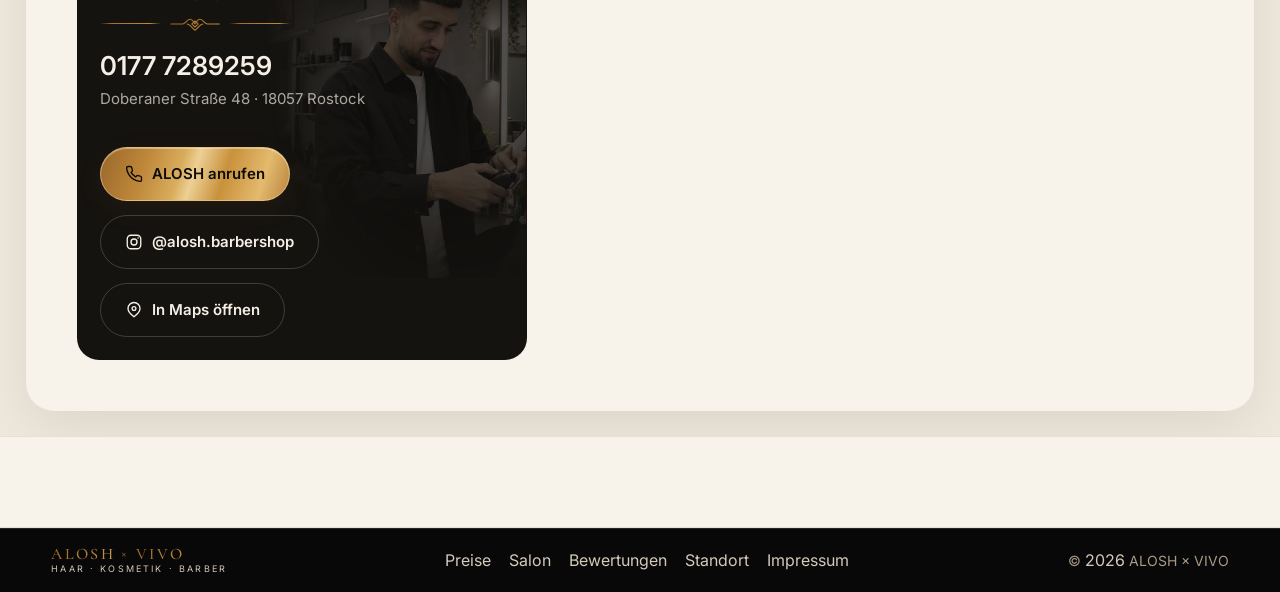
==== commit 5765a469: "Improve accessibility, SEO and responsive polish" ====
--- a/index.html
+++ b/index.html
@@ -4,13 +4,19 @@
   <meta charset="UTF-8" />
   <meta name="viewport" content="width=device-width, initial-scale=1.0" />
   <meta name="theme-color" content="#080808" />
-  <meta name="description" content="ALOSH × VIVO in Rostock – Herren bei ALOSH, Damen bei VIVO. Haar, Kosmetik und Barber an einer gemeinsamen Adresse." />
-  <title>ALOSH × VIVO — Haar · Kosmetik · Barber</title>
+  <meta name="description" content="ALOSH Herrenfriseur und VIVO Damenfriseur in der Doberaner Straße 48 in Rostock. Preise, Öffnungszeiten, Bewertungen und direkter Kontakt." />
+  <title>ALOSH × VIVO | Friseur &amp; Barbershop in Rostock</title>
+  <link rel="icon" href="favicon.svg" type="image/svg+xml">
+  <link rel="icon" href="favicon-32x32.png" sizes="32x32" type="image/png">
+  <link rel="icon" href="favicon-16x16.png" sizes="16x16" type="image/png">
+  <link rel="shortcut icon" href="favicon.ico">
+  <link rel="apple-touch-icon" sizes="180x180" href="apple-touch-icon.png">
+  <link rel="manifest" href="site.webmanifest">
   <link rel="preconnect" href="https://fonts.googleapis.com">
   <link rel="preconnect" href="https://fonts.gstatic.com" crossorigin>
   <link href="https://fonts.googleapis.com/css2?family=Cormorant+Garamond:wght@400;500;600&family=Inter:wght@400;500;600;700&display=swap" rel="stylesheet">
-  <link rel="stylesheet" href="styles.css?v=20260819-icons6">
-  <link rel="stylesheet" href="price-icon-scale.css?v=47">
+  <link rel="stylesheet" href="styles.css?v=20260820-gallery1">
+  <link rel="stylesheet" href="price-icon-scale.css?v=55">
 </head>
 <body>
   <div class="grain"></div>
@@ -47,6 +53,7 @@
 
   <main id="top">
     <section class="hero">
+      <span class="sr-only">Die Inhaberin von VIVO und der Herrenfriseur von ALOSH arbeiten gemeinsam im Salon.</span>
       <div class="hero-inner">
         <div class="hero-copy reveal reveal-left">
           <h1>Zwei Namen.<br>Ein Salon.</h1>
@@ -103,19 +110,19 @@
         <div class="cuts-carousel gender-panel" data-gender-panel="herren">
           <div class="cuts-track" data-cuts-carousel="herren" tabindex="0" aria-label="Herren Frisuren. Seitlich wischen oder ziehen.">
             <figure class="cut-card animate-on-scroll" style="--delay:.02s">
-              <img loading="lazy" src="https://images.unsplash.com/photo-1622286342621-4bd786c2447c?auto=format&fit=crop&w=1000&q=88" alt="Moderner Herren Fade" />
+              <img loading="lazy" src="https://images.unsplash.com/photo-1622286342621-4bd786c2447c?auto=format&fit=crop&w=1000&q=84" alt="Moderner Herren Fade" />
               <figcaption>Präziser Fade</figcaption>
             </figure>
             <figure class="cut-card animate-on-scroll" style="--delay:.1s">
-              <img loading="lazy" src="https://images.unsplash.com/photo-1503951914875-452162b0f3f1?auto=format&fit=crop&w=1000&q=88" alt="Texturierter Herren Haarschnitt" />
+              <img loading="lazy" src="https://images.unsplash.com/photo-1503951914875-452162b0f3f1?auto=format&fit=crop&w=1000&q=84" alt="Texturierter Herren Haarschnitt" />
               <figcaption>Textur</figcaption>
             </figure>
             <figure class="cut-card animate-on-scroll" style="--delay:.18s">
-              <img loading="lazy" src="https://images.unsplash.com/photo-1599351431202-1e0f0137899a?auto=format&fit=crop&w=1000&q=88" alt="Klassischer Herren Haarschnitt" />
+              <img loading="lazy" src="https://images.unsplash.com/photo-1599351431202-1e0f0137899a?auto=format&fit=crop&w=1000&q=84" alt="Klassischer Herren Haarschnitt" />
               <figcaption>Klassisch</figcaption>
             </figure>
             <figure class="cut-card animate-on-scroll" style="--delay:.26s">
-              <img loading="lazy" src="https://images.unsplash.com/photo-1585747860715-2ba37e788b70?auto=format&fit=crop&w=1000&q=88" alt="Herren Haarschnitt und Bart" />
+              <img loading="lazy" src="https://images.unsplash.com/photo-1585747860715-2ba37e788b70?auto=format&fit=crop&w=1000&q=84" alt="Herren Haarschnitt und Bart" />
               <figcaption>Schnitt + Bart</figcaption>
             </figure>
           </div>
@@ -124,19 +131,19 @@
         <div class="cuts-carousel gender-panel" data-gender-panel="damen" hidden>
           <div class="cuts-track" data-cuts-carousel="damen" tabindex="0" aria-label="Damen Frisuren. Seitlich wischen oder ziehen.">
             <figure class="cut-card animate-on-scroll in-view">
-              <img loading="lazy" src="https://images.unsplash.com/photo-1494790108377-be9c29b29330?auto=format&fit=crop&w=1000&q=88" alt="Damen Frisur mit weichen Stufen" />
+              <img loading="lazy" src="https://images.unsplash.com/photo-1494790108377-be9c29b29330?auto=format&fit=crop&w=1000&q=84" alt="Damen Frisur mit weichen Stufen" />
               <figcaption>Weiche Stufen</figcaption>
             </figure>
             <figure class="cut-card animate-on-scroll in-view">
-              <img loading="lazy" src="https://images.unsplash.com/photo-1524504388940-b1c1722653e1?auto=format&fit=crop&w=1000&q=88" alt="Damen Frisur mit weichen Wellen" />
+              <img loading="lazy" src="https://images.unsplash.com/photo-1524504388940-b1c1722653e1?auto=format&fit=crop&w=1000&q=84" alt="Damen Frisur mit weichen Wellen" />
               <figcaption>Weiche Wellen</figcaption>
             </figure>
             <figure class="cut-card animate-on-scroll in-view">
-              <img loading="lazy" src="https://images.unsplash.com/photo-1534528741775-53994a69daeb?auto=format&fit=crop&w=1000&q=88" alt="Moderner Damen Haarschnitt" />
+              <img loading="lazy" src="https://images.unsplash.com/photo-1534528741775-53994a69daeb?auto=format&fit=crop&w=1000&q=84" alt="Moderner Damen Haarschnitt" />
               <figcaption>Moderner Schnitt</figcaption>
             </figure>
             <figure class="cut-card animate-on-scroll in-view">
-              <img loading="lazy" src="https://images.unsplash.com/photo-1488426862026-3ee34a7d66df?auto=format&fit=crop&w=1000&q=88" alt="Damen Farbe und Styling" />
+              <img loading="lazy" src="https://images.unsplash.com/photo-1488426862026-3ee34a7d66df?auto=format&fit=crop&w=1000&q=84" alt="Damen Farbe und Styling" />
               <figcaption>Farbe + Styling</figcaption>
             </figure>
           </div>
@@ -344,24 +351,20 @@
               <div class="scroll-decor parallax" data-speed="0.2">SALON</div>
               <h2>Dunkle Töne.<br>Warmes Licht.</h2>
               <p>Ein ruhiger Salon, warmes Licht und eine konzentrierte Atmosphäre – mit Fokus auf ein starkes Ergebnis.</p>
-              <div class="gallery-controls">
-                <button class="carousel-btn" data-gallery-prev aria-label="Vorheriges Bild">←</button>
-                <button class="carousel-btn" data-gallery-next aria-label="Nächstes Bild">→</button>
-              </div>
             </div>
             <div class="gallery-side reveal reveal-zoom">
               <div class="gallery-viewport">
                 <div class="gallery-track">
                   <figure class="gallery-card active">
-                    <img src="https://images.unsplash.com/photo-1621605815971-fbc98d665033?auto=format&fit=crop&w=1600&q=86" alt="Innenraum des Salons" />
+                    <img loading="lazy" src="https://images.unsplash.com/photo-1621605815971-fbc98d665033?auto=format&fit=crop&w=1600&q=84" alt="Moderner Arbeitsbereich im gemeinsamen Salon von ALOSH und VIVO" />
                     <figcaption>Salon-Atmosphäre</figcaption>
                   </figure>
                   <figure class="gallery-card">
-                    <img src="https://images.unsplash.com/photo-1503951914875-452162b0f3f1?auto=format&fit=crop&w=1600&q=86" alt="Haarschnitt während der Behandlung" />
+                    <img loading="lazy" src="https://images.unsplash.com/photo-1503951914875-452162b0f3f1?auto=format&fit=crop&w=1600&q=84" alt="Präziser Herrenhaarschnitt während der Behandlung" />
                     <figcaption>Präziser Schnitt</figcaption>
                   </figure>
                   <figure class="gallery-card">
-                    <img src="https://images.unsplash.com/photo-1521590832167-7bcbfaa6381f?auto=format&fit=crop&w=1600&q=86" alt="Barber-Werkzeuge und Stylingbereich" />
+                    <img loading="lazy" src="https://images.unsplash.com/photo-1521590832167-7bcbfaa6381f?auto=format&fit=crop&w=1600&q=84" alt="Professionelle Barber-Werkzeuge im Stylingbereich" />
                     <figcaption>Werkzeuge & Details</figcaption>
                   </figure>
                 </div>
@@ -451,11 +454,17 @@
     </nav>
     <span>© <span id="year"></span> ALOSH</span>
   </footer>
+  <div class="page-load-cue" data-page-load-cue aria-hidden="true">
+    <button type="button" class="page-scroll-cue" data-page-scroll-cue tabindex="-1" aria-label="Weiter zu Frisuren und Preisen scrollen">
+      <span>Mehr entdecken</span>
+      <svg viewBox="0 0 24 24" aria-hidden="true"><path d="M12 4v15m-6-6 6 6 6-6" /></svg>
+    </button>
+  </div>
   <nav class="gender-dock" data-gender-dock aria-label="Damen oder Herren" aria-hidden="true">
     <button type="button" class="gender-dock-button is-active" data-gender-toggle="herren" aria-pressed="true">Herren</button>
     <button type="button" class="gender-dock-button" data-gender-toggle="damen" aria-pressed="false">Damen</button>
   </nav>
-  <script src="gender-scroll-fix.js?v=20260820-de28" defer></script>
-  <script src="script.js?v=20260820-genderfade8" defer></script>
+  <script src="gender-scroll-fix.js?v=20260820-seo1" defer></script>
+  <script src="script.js?v=20260820-accessibility1" defer></script>
 </body>
 </html>
--- a/styles.css
+++ b/styles.css
@@ -117,11 +117,13 @@
     .gallery-copy .scroll-decor{left:auto;right:-12%;top:8%;bottom:auto}
     .gallery-side{display:flex;align-items:center;justify-content:center;position:relative;padding:24px 24px 24px 0}
     .gallery-viewport{width:100%;overflow:hidden;border-radius:24px}
-    .gallery-track{display:flex;gap:14px;transition:transform .7s cubic-bezier(.22,.61,.36,1);will-change:transform}
-    .gallery-card{flex:0 0 82%;position:relative;overflow:hidden;border-radius:24px;opacity:.42;transform:scale(.97);transition:.35s}
-    .gallery-card.active{opacity:1;transform:scale(1)}
+    .gallery-track{display:flex;align-items:stretch;gap:14px;width:100%;overflow-x:auto;overflow-y:hidden;scroll-behavior:auto;scrollbar-width:none;-ms-overflow-style:none;overscroll-behavior-x:contain;touch-action:pan-x pan-y;padding:10px 0 18px;cursor:grab;-webkit-overflow-scrolling:touch}
+    .gallery-track::-webkit-scrollbar{display:none}
+    .gallery-track.is-dragging{cursor:grabbing;user-select:none}
+    .gallery-card{flex:0 0 min(82%,620px);position:relative;overflow:hidden;border-radius:24px;opacity:1;transform:none}
+    .gallery-card.active{opacity:1;transform:none}
     .gallery-card img{height:100%;min-height:520px;object-fit:cover;filter:saturate(.78)}
-    .gallery-card figcaption{position:absolute;left:18px;bottom:18px;padding:12px 14px;background:rgba(9,9,9,.55);backdrop-filter:blur(10px);border-radius:16px;font-size:18px}
+    .gallery-card figcaption{position:absolute;left:18px;bottom:18px;padding:12px 14px;background:linear-gradient(135deg,rgba(7,7,7,.96),rgba(18,16,13,.86));color:#fff!important;border:1px solid rgba(255,255,255,.18);box-shadow:0 8px 28px rgba(0,0,0,.34);backdrop-filter:blur(10px);border-radius:16px;font-size:18px;font-weight:600;text-shadow:0 1px 2px rgba(0,0,0,.9)}
     .gallery-controls{display:flex;gap:10px;margin-top:24px;position:relative;z-index:2}
     .carousel-btn{width:52px;height:52px;border-radius:50%;border:1px solid rgba(255,255,255,.16);background:transparent;color:#f0e7db;font-size:18px;cursor:pointer;transition:.2s}
     .cream .carousel-btn{border-color:rgba(17,15,11,.14);color:#2d2418}
@@ -235,7 +237,7 @@
       .service-side{grid-template-columns:1fr;gap:12px;padding:0 20px 20px}
       .service-card{min-height:180px}
       .gallery-side{padding:0 20px 20px}
-      .gallery-card{flex-basis:90%}
+      .gallery-card{flex-basis:min(88%,620px)}
       .gallery-card img{min-height:300px}
       .gallery-card figcaption{font-size:16px;left:12px;bottom:12px}
       .carousel-btn{width:48px;height:48px}
--- a/price-icon-scale.css
+++ b/price-icon-scale.css
@@ -120,7 +120,10 @@
 
 .hero .hero-kicker{letter-spacing:.04em}
 .hero::before{
-  background:url("assets/hero-alosh-vivo-custom.png") 50% 48%/cover no-repeat;
+  background-image:image-set(url("assets/hero-alosh-vivo-custom.webp") type("image/webp"),url("assets/hero-alosh-vivo-custom.png") type("image/png"));
+  background-position:50% 48%;
+  background-size:cover;
+  background-repeat:no-repeat;
   transition:background-position .6s cubic-bezier(.22,.61,.36,1);
 }
 .hero::after{
@@ -266,6 +269,35 @@
   transition:transform .3s cubic-bezier(.22,.61,.36,1),background-color .3s ease;
   pointer-events:none;
 }
+
+/* A restrained gold trace travels around the selector without changing its
+   glass surface or the metallic active pill. */
+@property --dock-border-angle{
+  syntax:"<angle>";
+  inherits:false;
+  initial-value:0deg;
+}
+.gender-dock::after{
+  content:"";
+  position:absolute;
+  inset:-1px;
+  z-index:2;
+  padding:1px;
+  border-radius:inherit;
+  pointer-events:none;
+  background:conic-gradient(from var(--dock-border-angle),transparent 0deg,transparent 250deg,rgba(224,177,91,.18) 278deg,rgba(255,225,161,.78) 302deg,rgba(193,127,40,.3) 326deg,transparent 352deg);
+  -webkit-mask:linear-gradient(#000 0 0) content-box,linear-gradient(#000 0 0);
+  -webkit-mask-composite:xor;
+  mask:linear-gradient(#000 0 0) content-box,linear-gradient(#000 0 0);
+  mask-composite:exclude;
+  opacity:.62;
+  animation:dock-gold-border 7.5s linear infinite;
+}
+body[data-gender="damen"] .gender-dock::after{
+  background:conic-gradient(from var(--dock-border-angle),transparent 0deg,transparent 244deg,rgba(145,91,29,.24) 272deg,rgba(190,125,38,.82) 298deg,rgba(245,206,125,.96) 310deg,rgba(153,92,25,.48) 334deg,transparent 355deg);
+  opacity:.9;
+}
+@keyframes dock-gold-border{to{--dock-border-angle:360deg}}
 body[data-gender="damen"] .gender-dock::before{
   background-color:var(--gold);
   transform:translateX(calc(100% + 6px));
@@ -467,7 +499,7 @@
   width:68%;
   height:96%;
   pointer-events:none;
-  background-image:url("assets/hero-alosh-vivo-custom.png");
+  background-image:image-set(url("assets/hero-alosh-vivo-custom.webp") type("image/webp"),url("assets/hero-alosh-vivo-custom.png") type("image/png"));
   background-repeat:no-repeat;
   background-size:200% auto;
   -webkit-mask-image:linear-gradient(to bottom,transparent 0%,rgba(0,0,0,.45) 10%,#000 22%,#000 100%),radial-gradient(ellipse 78% 82% at 70% 24%,#000 0%,rgba(0,0,0,.92) 34%,rgba(0,0,0,.48) 54%,transparent 80%);
@@ -637,7 +669,7 @@
   position:relative;
   z-index:3;
   height:92px;
-  background:#eee6da;
+  background:var(--cream-2);
   border-top:1px solid rgba(23,21,17,.08);
   border-bottom:1px solid rgba(23,21,17,.08);
 }
@@ -656,10 +688,13 @@
   border:1px solid rgba(23,21,17,.18);
 }
 
-/* Lift the VIVO portrait slightly while retaining the multi-directional fade. */
+/* Keep VIVO's face locked to a stable portrait window. Scaling from the
+   card height instead of its width prevents wide or shallow viewports from
+   pushing the face outside the decorative image area. */
 #visit .brand-contact-panel[data-addon-gender-panel="damen"]::before{
-  background-size:280% auto;
-  background-position:14% 75%;
+  max-width:440px;
+  background-size:auto 140%;
+  background-position:22% 50%;
 }
 
 /* A denser footer, with no small-type shadow doubling on the metallic logo. */
@@ -679,7 +714,8 @@
   .gender-dock-slot{height:84px}
   .gender-dock{bottom:calc(12px + env(safe-area-inset-bottom))}
   #visit .brand-contact-panel[data-addon-gender-panel="damen"]::before{
-    background-position:14% 78%;
+    max-width:390px;
+    background-position:22% 50%;
   }
   .footer{
     display:grid;
@@ -703,6 +739,88 @@
     white-space:nowrap;
     font-size:11px!important;
   }
+}
+
+@media(max-width:340px){
+  #visit .brand-contact-panel[data-addon-gender-panel="damen"]::before{
+    background-position:25% 50%;
+  }
+}
+
+/* Accessible alternative text for decorative CSS imagery. */
+.sr-only{
+  position:absolute!important;
+  width:1px!important;
+  height:1px!important;
+  padding:0!important;
+  margin:-1px!important;
+  overflow:hidden!important;
+  clip:rect(0,0,0,0)!important;
+  white-space:nowrap!important;
+  border:0!important;
+}
+
+/* A short, non-blocking orientation hint on first load. It deliberately
+   disappears as soon as visitors interact, so it never competes with content. */
+.page-load-cue{
+  position:fixed;
+  left:50%;
+  bottom:80px;
+  z-index:113;
+  display:grid;
+  justify-items:center;
+  gap:7px;
+  width:max-content;
+  max-width:calc(100vw - 30px);
+  color:#f5ead9;
+  opacity:0;
+  pointer-events:none;
+  transform:translate(-50%,10px);
+  transition:opacity .45s ease,transform .55s cubic-bezier(.22,.61,.36,1);
+}
+.page-load-cue.is-visible{opacity:1;pointer-events:auto;transform:translate(-50%,0)}
+.page-scroll-cue{
+  display:inline-flex;
+  align-items:center;
+  gap:7px;
+  min-height:34px;
+  padding:7px 13px;
+  border:1px solid rgba(225,190,126,.4);
+  border-radius:999px;
+  background:rgba(9,9,9,.72);
+  color:inherit;
+  box-shadow:0 9px 28px rgba(0,0,0,.26),inset 0 1px 0 rgba(255,255,255,.08);
+  backdrop-filter:blur(14px);
+  -webkit-backdrop-filter:blur(14px);
+  font:600 12px/1 Inter,sans-serif;
+  letter-spacing:.02em;
+  cursor:pointer;
+}
+.page-scroll-cue svg{
+  width:15px;
+  height:15px;
+  fill:none;
+  stroke:currentColor;
+  stroke-width:1.7;
+  stroke-linecap:round;
+  stroke-linejoin:round;
+  animation:page-cue-arrow 1.7s ease-in-out infinite;
+}
+body[data-gender="damen"] .page-scroll-cue{
+  background:rgba(250,246,239,.82);
+  color:#392f24;
+  border-color:rgba(139,97,43,.28);
+  box-shadow:0 9px 28px rgba(59,42,23,.16),inset 0 1px 0 rgba(255,255,255,.75);
+}
+@keyframes page-cue-arrow{0%,100%{transform:translateY(-1px)}50%{transform:translateY(3px)}}
+@media(max-width:780px){
+  .page-load-cue{bottom:74px;gap:6px}
+  .page-scroll-cue{min-height:32px;padding:6px 12px}
+}
+@media(prefers-reduced-motion:reduce){
+  .page-load-cue{transition:none}
+  .page-scroll-cue svg{animation:none}
+  .gender-dock::after{animation:none}
 }
 
 /* Final responsive refinements from the annotated visit section. */
@@ -792,3 +910,94 @@
   background:radial-gradient(ellipse at 38% 50%,rgba(0,0,0,.76) 0%,rgba(0,0,0,.52) 48%,rgba(0,0,0,.18) 72%,transparent 100%);
   filter:blur(7px);
 }
+
+/* Final visual alignment pass: adjacent section gutters use the exact same
+   surface color, so no thin seam appears at either transition. */
+body[data-gender="herren"] .stack-shell{
+  background-color:#0d0c0a;
+}
+.gender-dock-slot{background-color:var(--cream-2)}
+
+/* VIVO keeps the same glass language as the dark selector, inverted for its
+   light identity. The active metallic pill stays untouched. */
+body[data-gender="damen"] .gender-dock,
+body[data-gender="damen"] .gender-dock.is-docked{
+  background:linear-gradient(135deg,rgba(255,253,248,.78),rgba(236,225,209,.66));
+  border-color:rgba(255,255,255,.68);
+  box-shadow:inset 0 1px 0 rgba(255,255,255,.78),0 18px 48px rgba(61,44,27,.20);
+  backdrop-filter:blur(20px) saturate(1.16);
+  -webkit-backdrop-filter:blur(20px) saturate(1.16);
+}
+body[data-gender="damen"] .gender-dock.is-docked .gender-dock-button{
+  color:#5c5145;
+}
+body[data-gender="damen"] .gender-dock.is-docked .gender-dock-button.is-active{
+  color:#17110a;
+}
+
+/* Use the full desktop business-card height instead of leaving the details
+   grouped at the top. */
+@media(min-width:1101px){
+  #visit .brand-contact-panel{
+    display:grid;
+    grid-template-rows:auto auto minmax(92px,1fr) auto;
+  }
+  #visit .brand-contact-panel .brand-contact-details{
+    align-self:center;
+    margin-top:0;
+  }
+  #visit .brand-contact-panel .visit-actions{
+    margin-top:0;
+  }
+  #visit .brand-contact-panel[data-addon-gender-panel="damen"]::before{
+    background-position:17% 50%;
+  }
+
+  /* Give the salon carousel more of the panel, enlarge its cards, and softly
+     dissolve the moving rail at both horizontal edges. */
+  #salon .panel-grid{
+    grid-template-columns:minmax(300px,.68fr) minmax(0,1.32fr);
+  }
+  #salon .gallery-side{
+    padding:18px 10px;
+  }
+  #salon .gallery-viewport{
+    width:100%;
+    border-radius:26px;
+    -webkit-mask-image:linear-gradient(to right,transparent 0%,#000 7%,#000 93%,transparent 100%);
+    mask-image:linear-gradient(to right,transparent 0%,#000 7%,#000 93%,transparent 100%);
+  }
+  #salon .gallery-card{
+    flex-basis:min(82%,820px);
+  }
+  #salon .gallery-card img{
+    min-height:clamp(550px,62vh,680px);
+  }
+}
+
+@media(max-width:780px){
+  #services .price-category-head{
+    min-width:0;
+    padding-inline:2px;
+  }
+  #services .price-category-head h3{
+    flex:1 1 auto;
+    min-width:0;
+    max-width:none;
+    font-size:clamp(20px,5.6vw,28px)!important;
+    line-height:1;
+    white-space:nowrap;
+    overflow:visible;
+    overflow-wrap:normal;
+    word-break:normal;
+  }
+  #visit .brand-contact-panel[data-addon-gender-panel="damen"]::before{
+    background-position:20% 50%;
+  }
+}
+
+@media(max-width:340px){
+  #visit .brand-contact-panel[data-addon-gender-panel="damen"]::before{
+    background-position:24% 50%;
+  }
+}
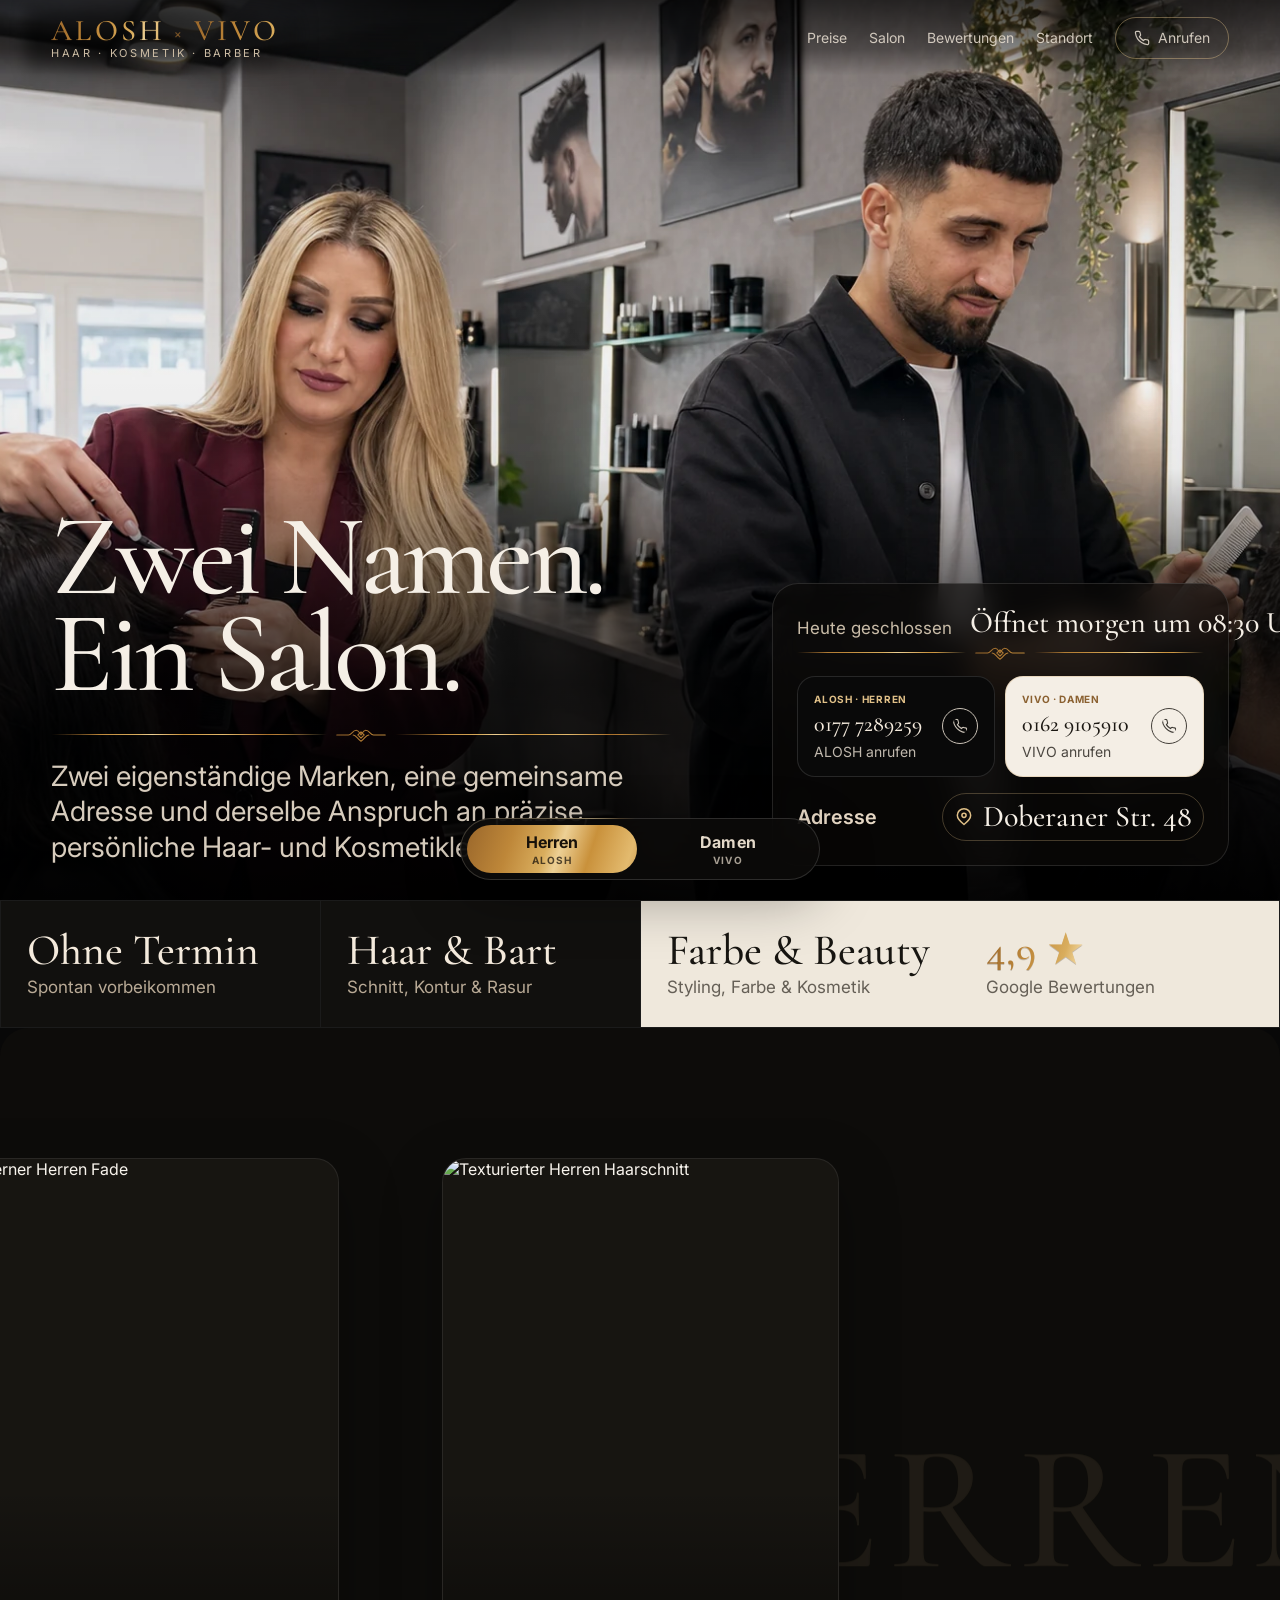
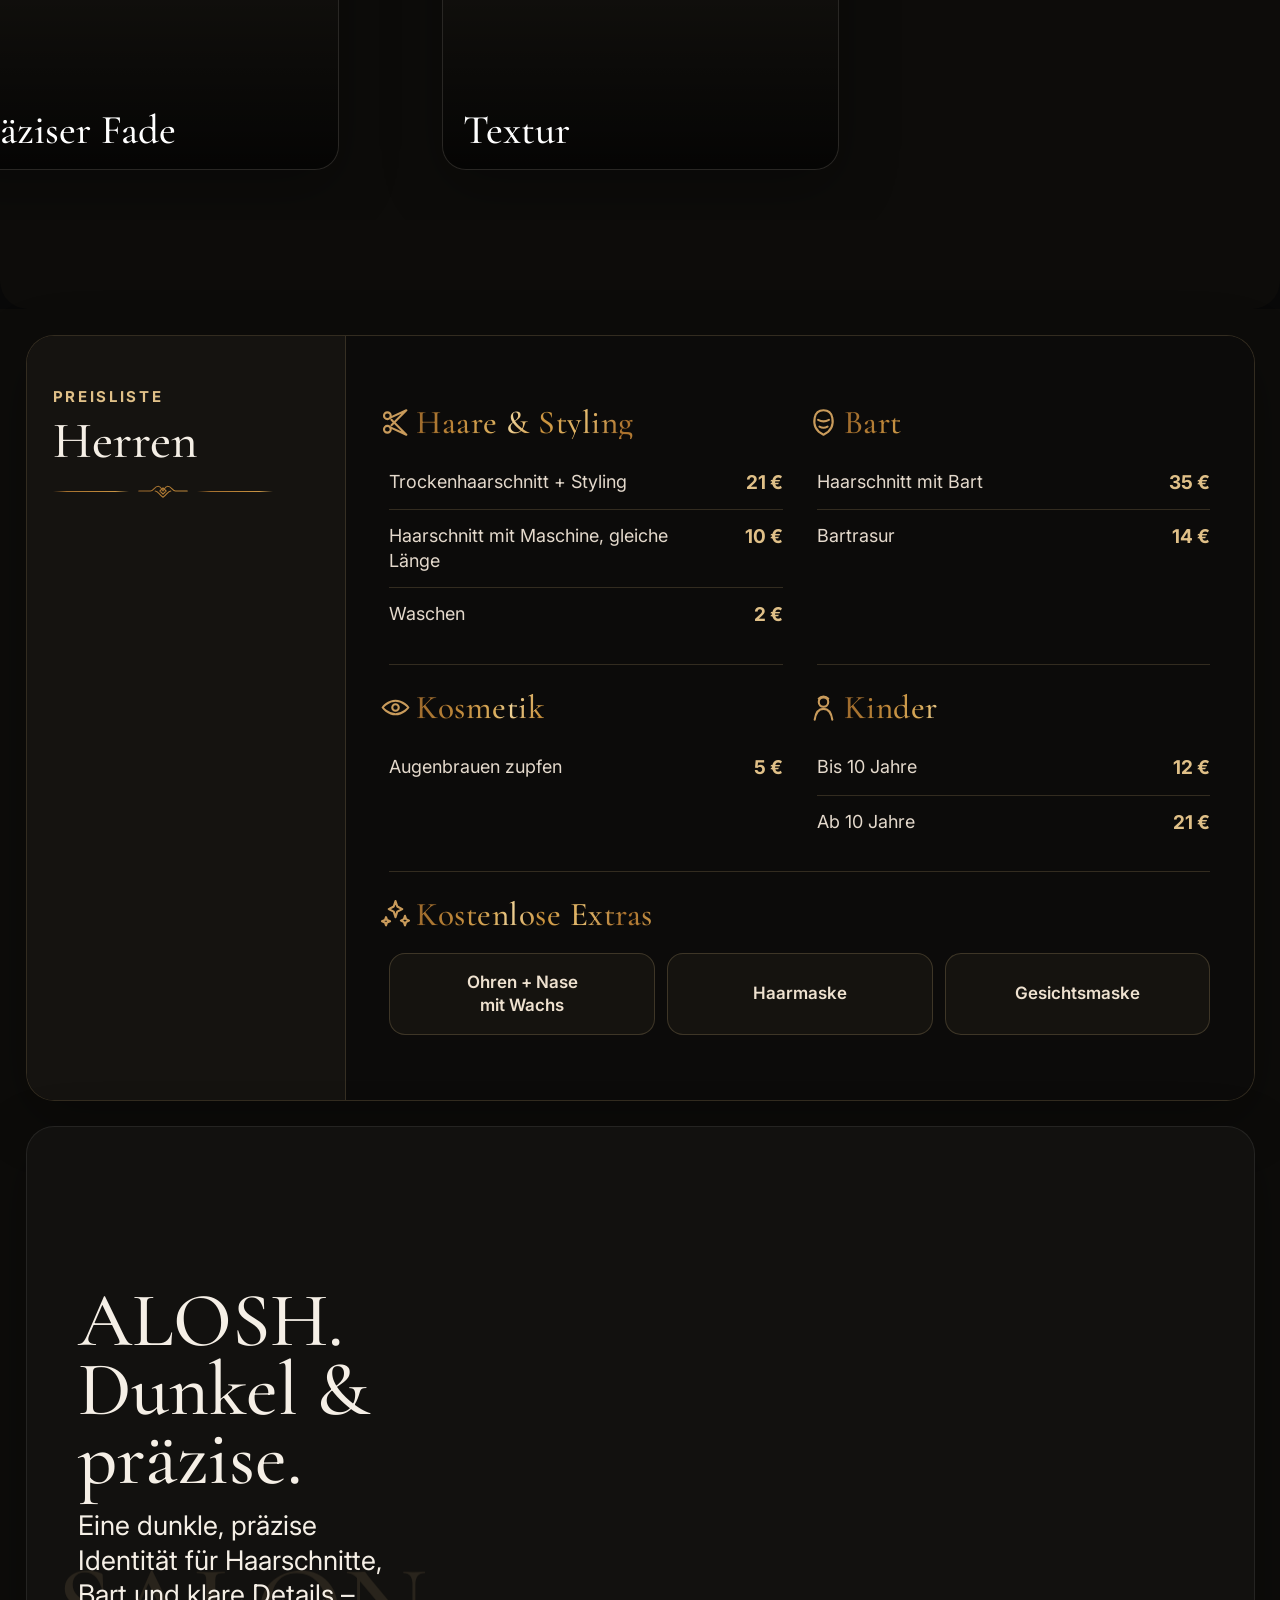
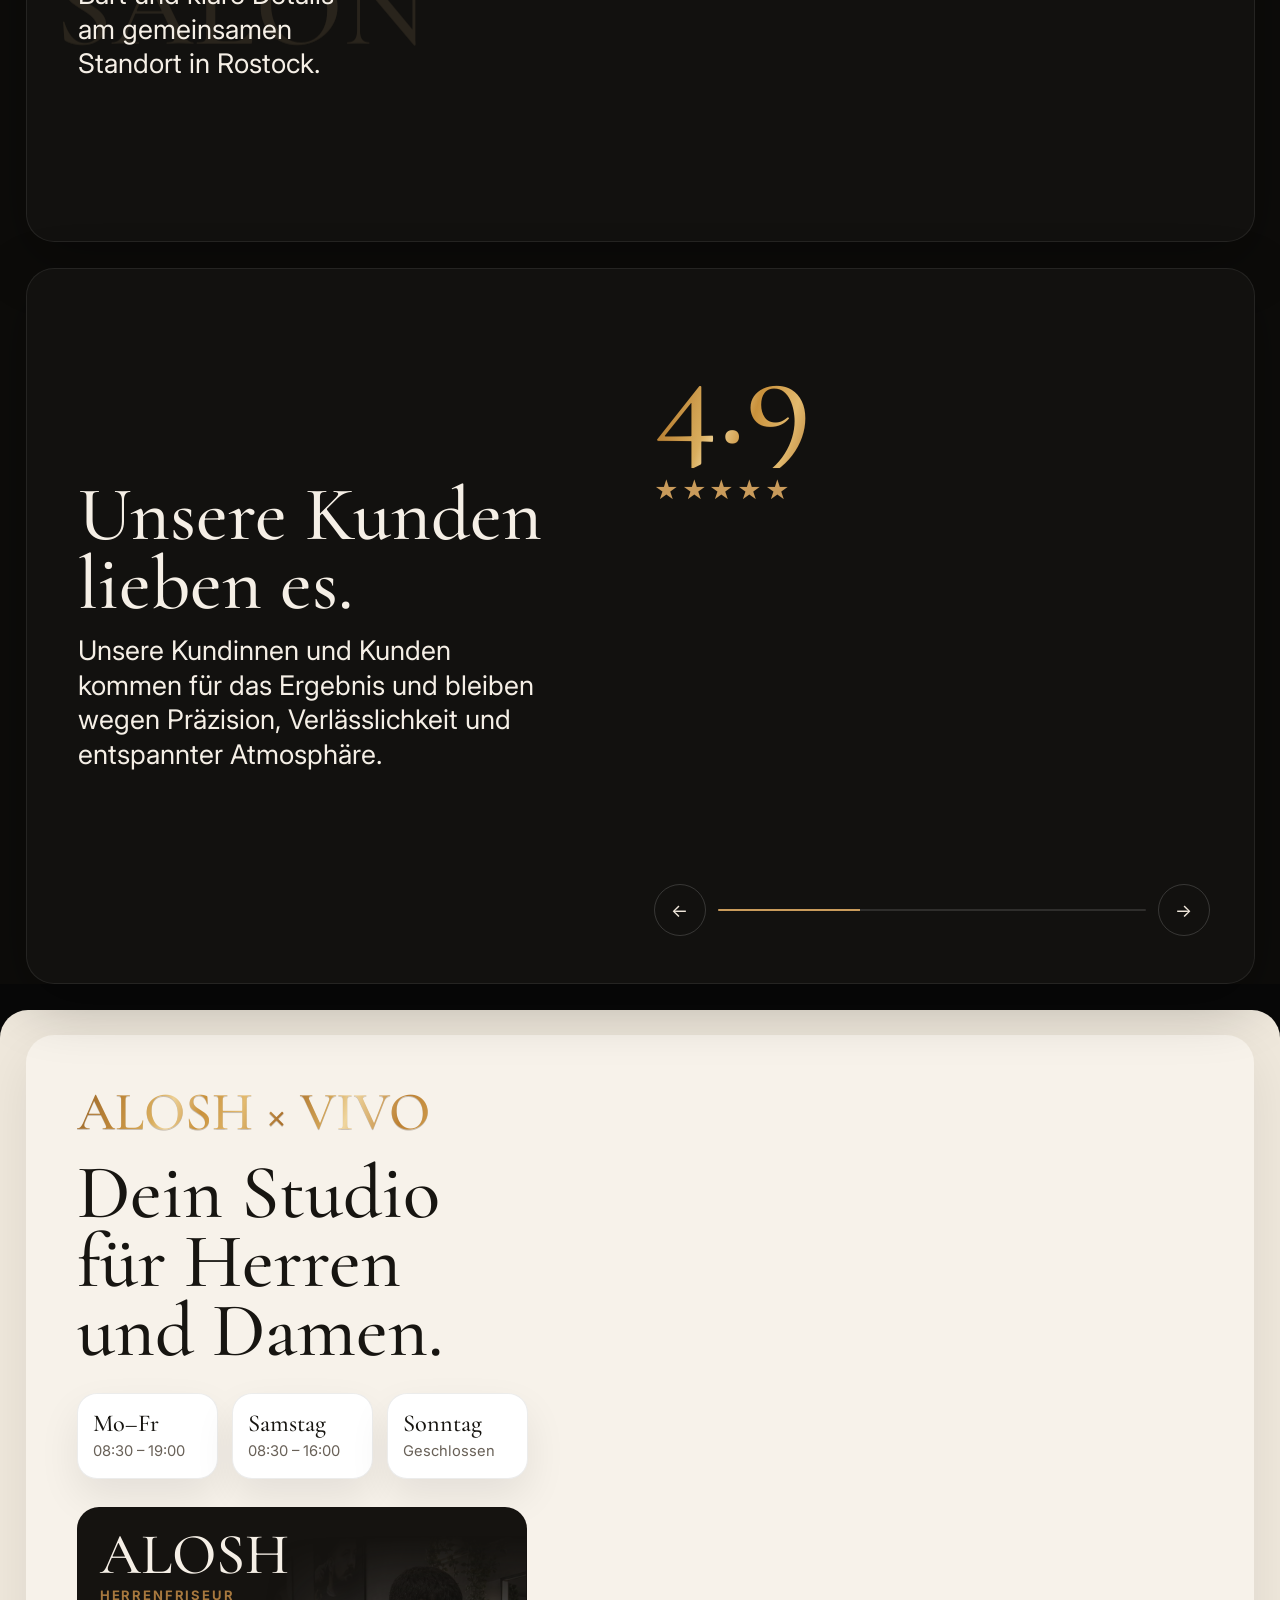
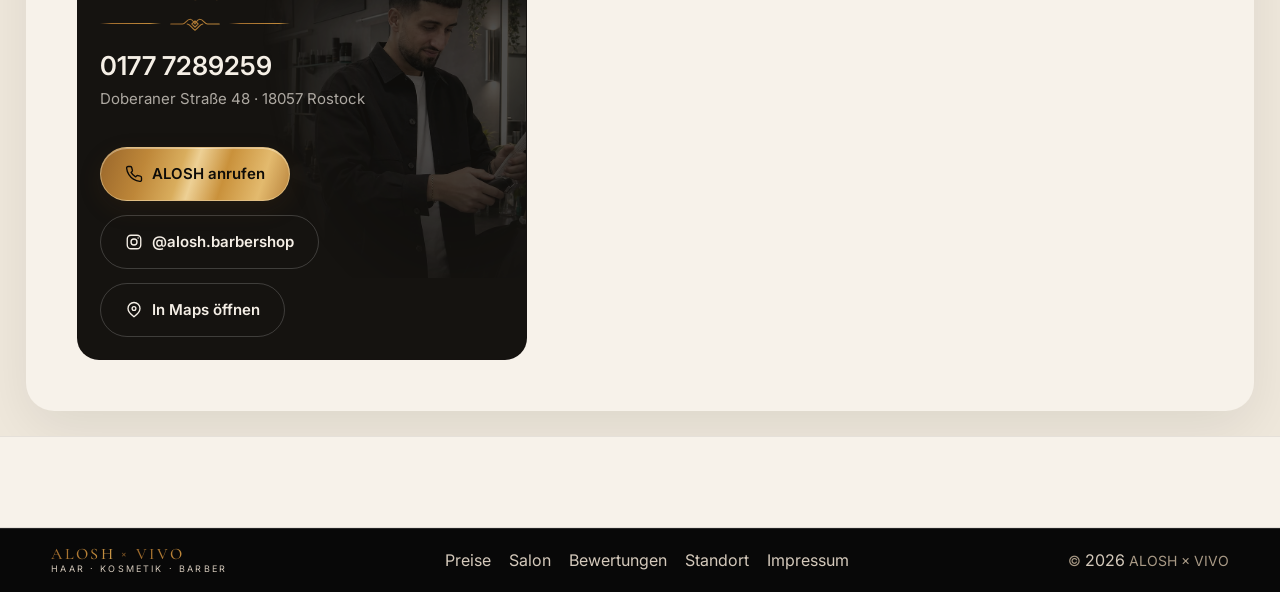
==== commit 32009c06: "Replace hero with corrected salon image" ====
--- a/index.html
+++ b/index.html
@@ -16,7 +16,7 @@
   <link rel="preconnect" href="https://fonts.gstatic.com" crossorigin>
   <link href="https://fonts.googleapis.com/css2?family=Cormorant+Garamond:wght@400;500;600&family=Inter:wght@400;500;600;700&display=swap" rel="stylesheet">
   <link rel="stylesheet" href="styles.css?v=20260820-gallery1">
-  <link rel="stylesheet" href="price-icon-scale.css?v=55">
+  <link rel="stylesheet" href="price-icon-scale.css?v=56">
 </head>
 <body>
   <div class="grain"></div>
--- a/price-icon-scale.css
+++ b/price-icon-scale.css
@@ -120,7 +120,7 @@
 
 .hero .hero-kicker{letter-spacing:.04em}
 .hero::before{
-  background-image:image-set(url("assets/hero-alosh-vivo-custom.webp") type("image/webp"),url("assets/hero-alosh-vivo-custom.png") type("image/png"));
+  background-image:url("assets/hero-alosh-vivo-clean.webp");
   background-position:50% 48%;
   background-size:cover;
   background-repeat:no-repeat;
@@ -499,7 +499,7 @@
   width:68%;
   height:96%;
   pointer-events:none;
-  background-image:image-set(url("assets/hero-alosh-vivo-custom.webp") type("image/webp"),url("assets/hero-alosh-vivo-custom.png") type("image/png"));
+  background-image:url("assets/hero-alosh-vivo-clean.webp");
   background-repeat:no-repeat;
   background-size:200% auto;
   -webkit-mask-image:linear-gradient(to bottom,transparent 0%,rgba(0,0,0,.45) 10%,#000 22%,#000 100%),radial-gradient(ellipse 78% 82% at 70% 24%,#000 0%,rgba(0,0,0,.92) 34%,rgba(0,0,0,.48) 54%,transparent 80%);
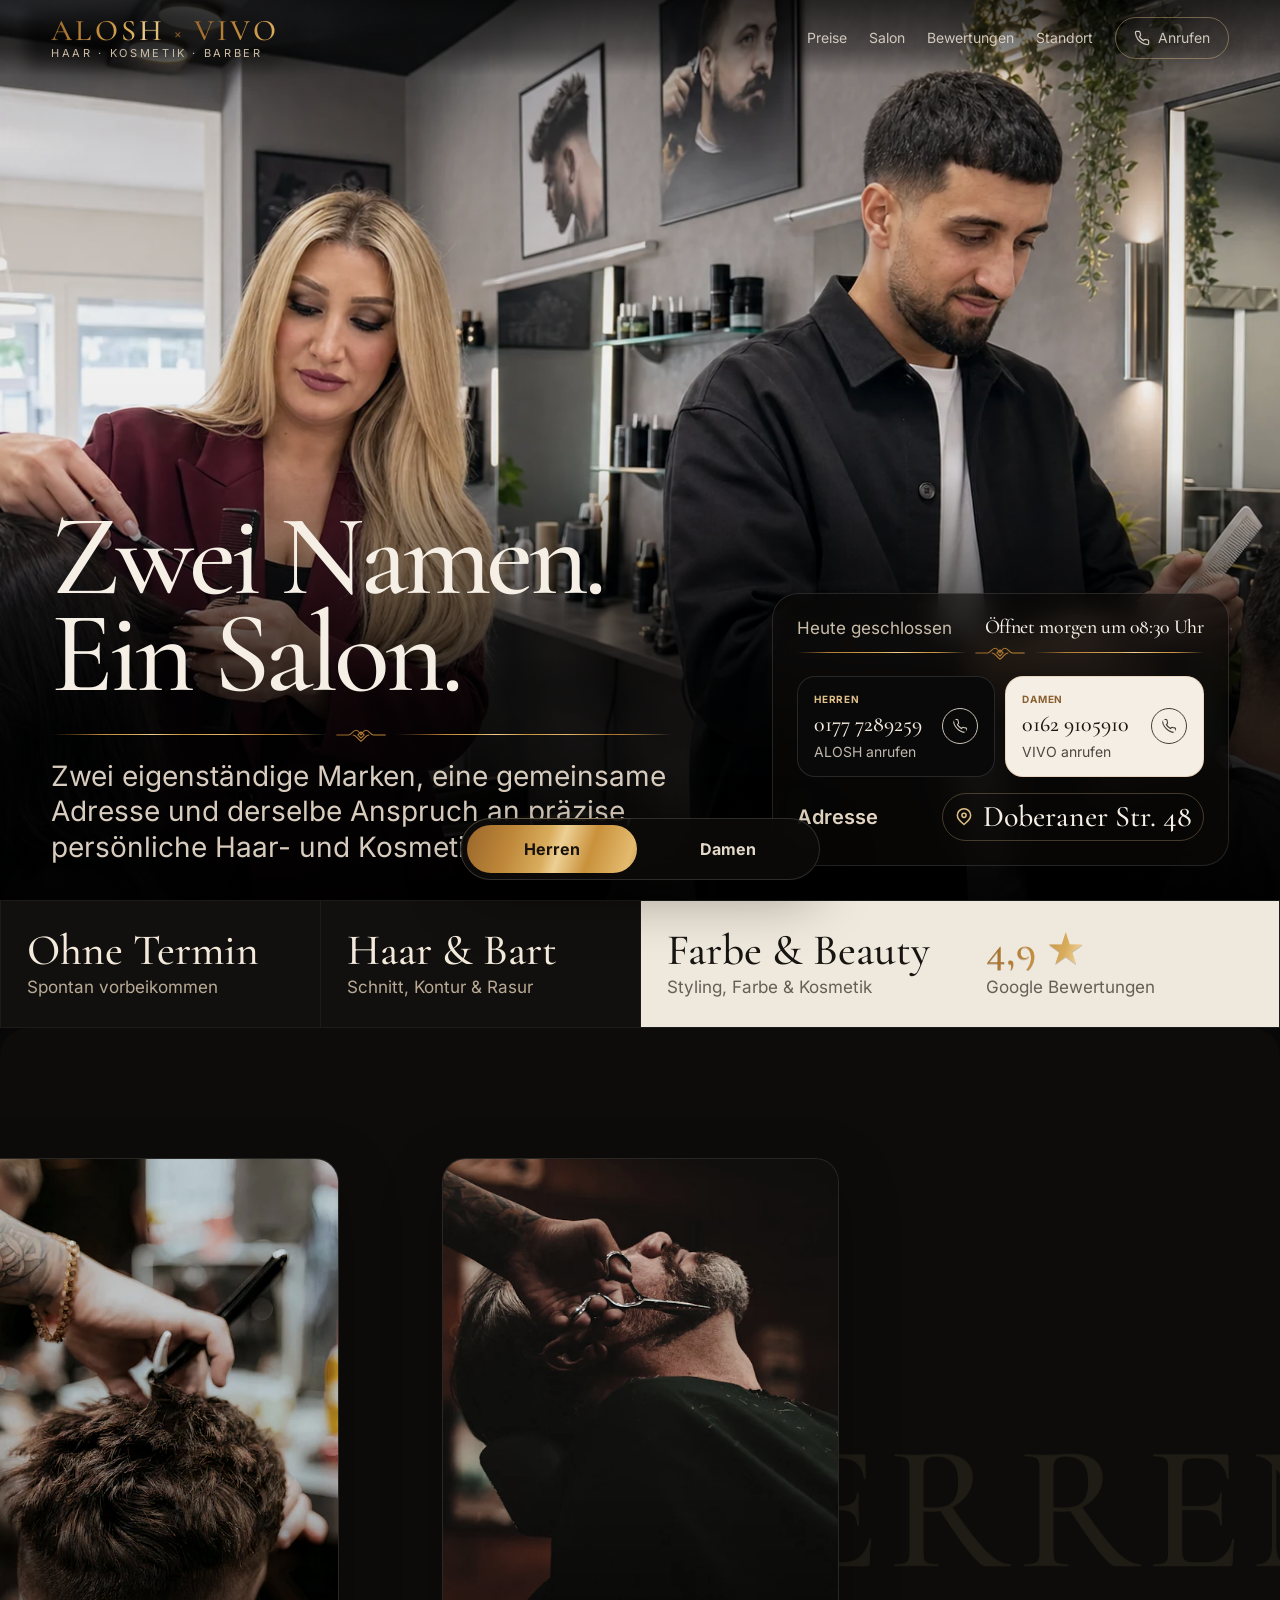
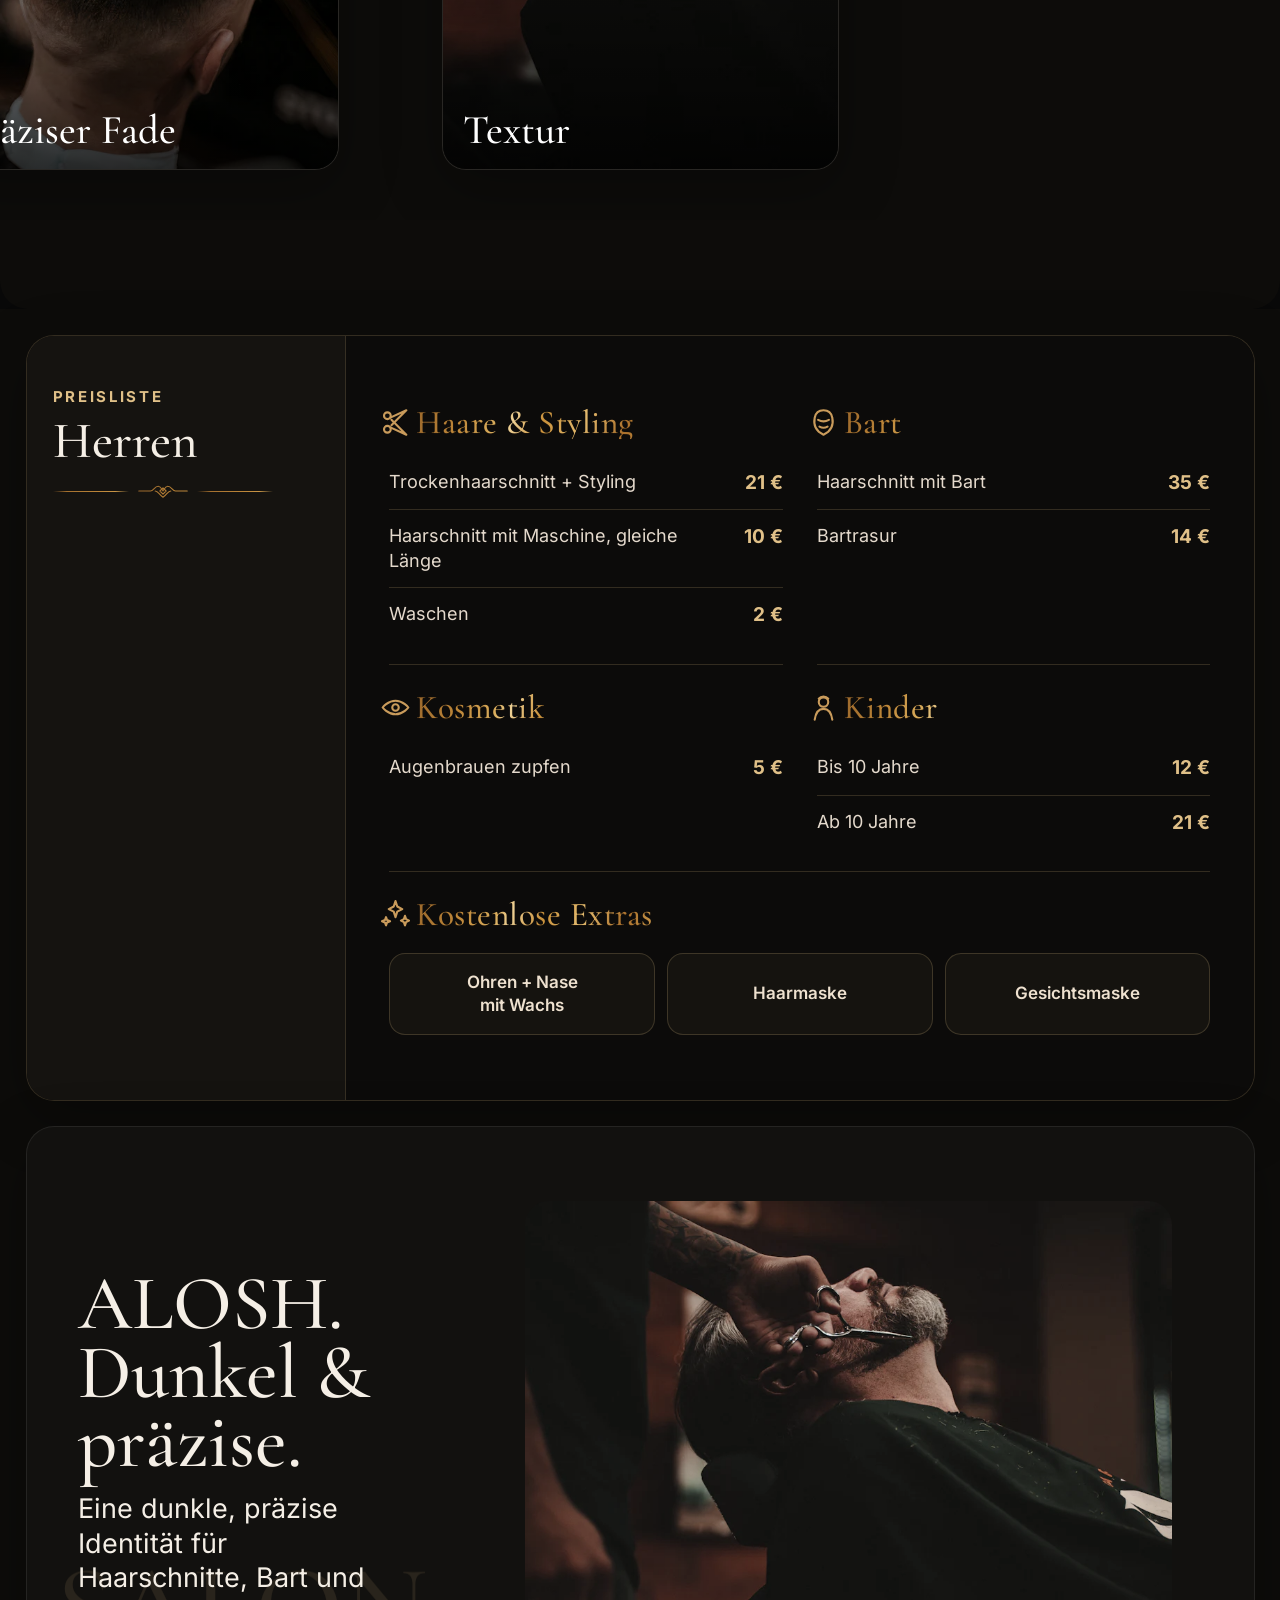
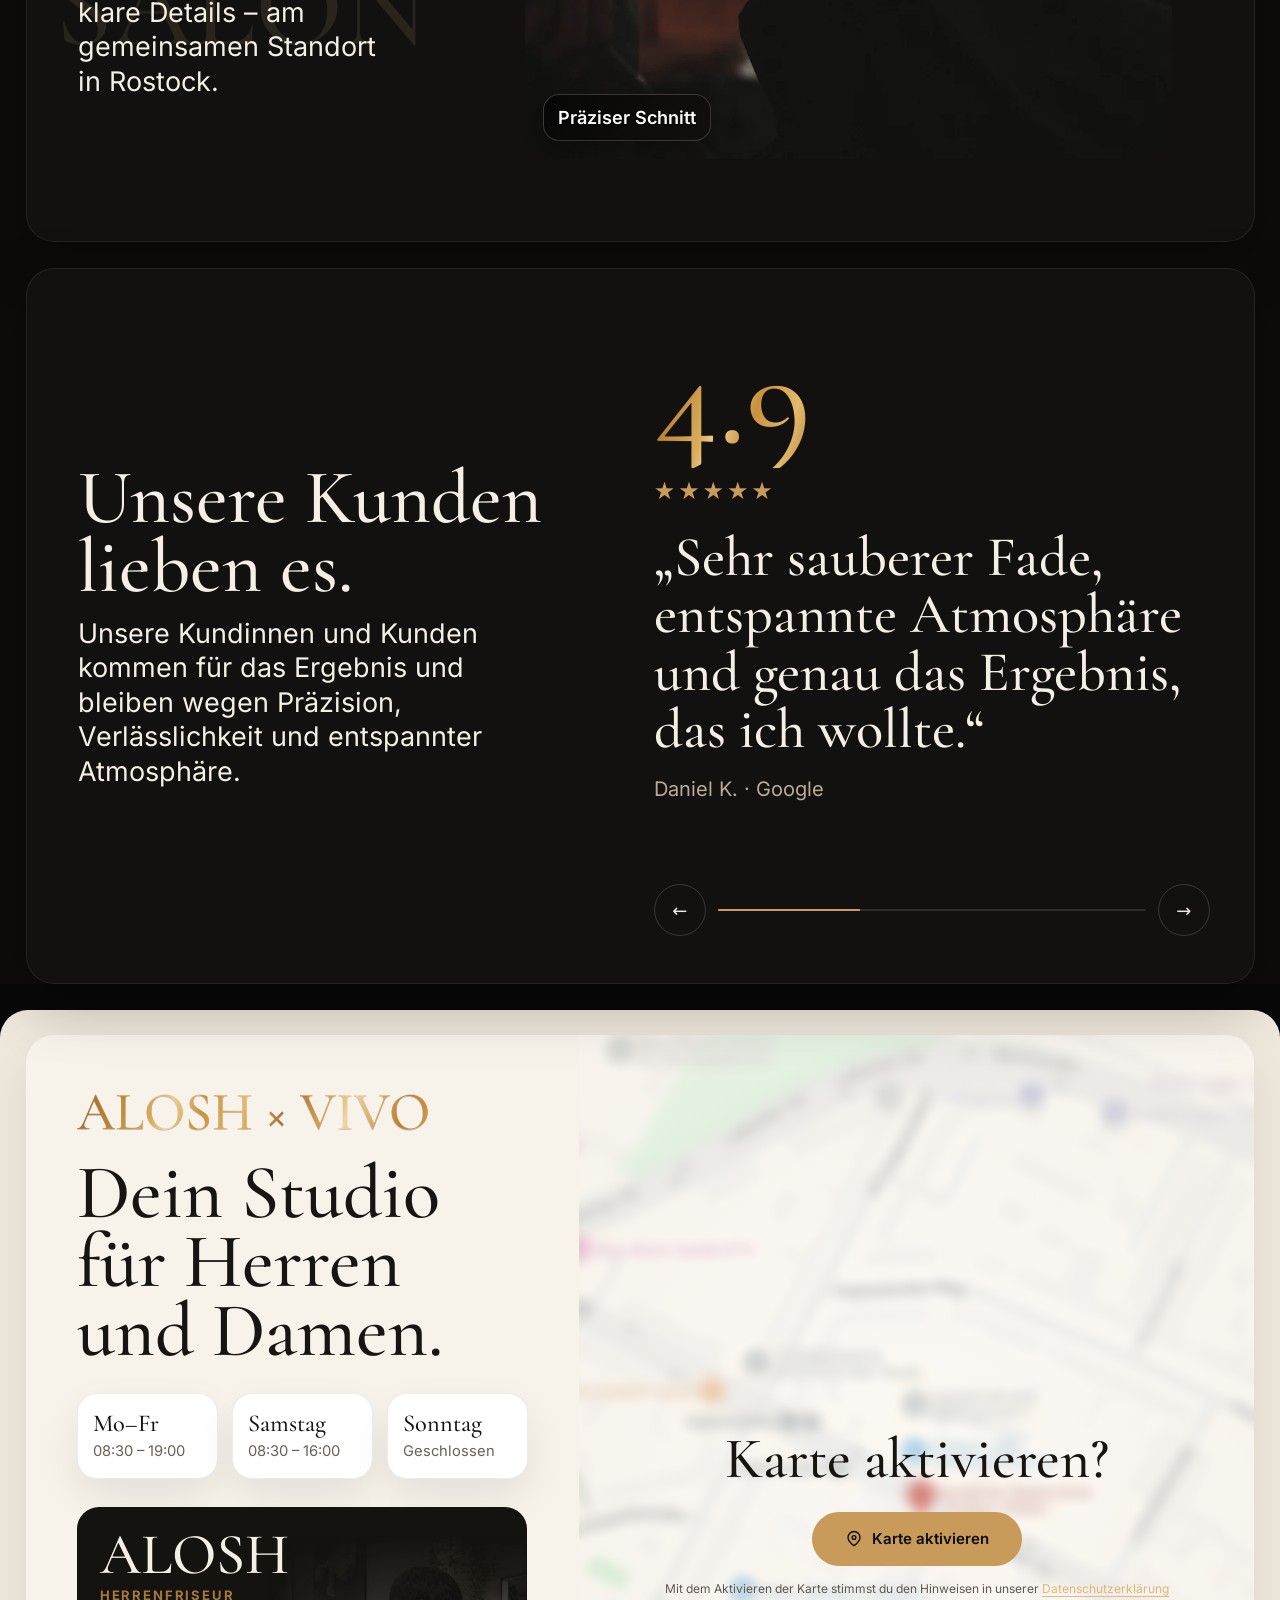
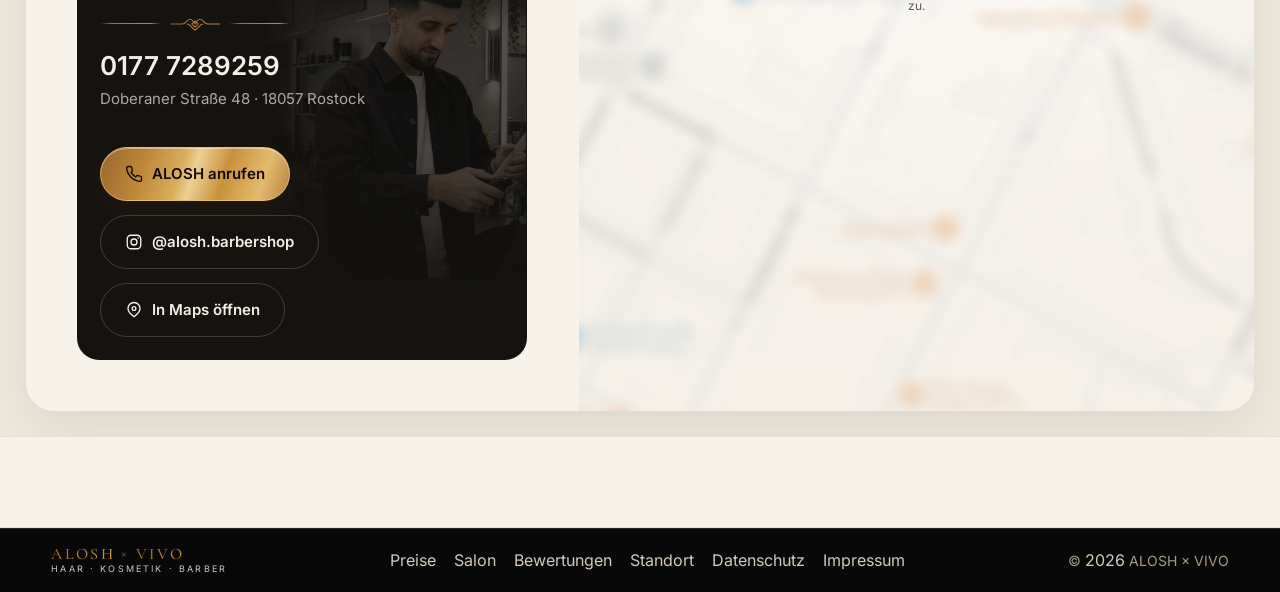
==== commit d40b09af: "Add privacy-first local assets and map consent" ====
--- a/index.html
+++ b/index.html
@@ -12,11 +12,9 @@
   <link rel="shortcut icon" href="favicon.ico">
   <link rel="apple-touch-icon" sizes="180x180" href="apple-touch-icon.png">
   <link rel="manifest" href="site.webmanifest">
-  <link rel="preconnect" href="https://fonts.googleapis.com">
-  <link rel="preconnect" href="https://fonts.gstatic.com" crossorigin>
-  <link href="https://fonts.googleapis.com/css2?family=Cormorant+Garamond:wght@400;500;600&family=Inter:wght@400;500;600;700&display=swap" rel="stylesheet">
+  <link rel="stylesheet" href="assets/fonts/fonts.css?v=1">
   <link rel="stylesheet" href="styles.css?v=20260820-gallery1">
-  <link rel="stylesheet" href="price-icon-scale.css?v=56">
+  <link rel="stylesheet" href="price-icon-scale.css?v=61">
 </head>
 <body>
   <div class="grain"></div>
@@ -66,11 +64,11 @@
           <div class="ornament-divider hero-card-ornament" aria-hidden="true"><span>❦</span></div>
           <div class="hero-dual-contact">
             <a class="hero-brand-contact alosh" href="tel:+491777289259" aria-label="ALOSH unter 0177 7289259 anrufen">
-              <span>ALOSH · Herren</span><strong>0177 7289259</strong><small>ALOSH anrufen</small>
+              <span>Herren</span><strong>0177 7289259</strong><small>ALOSH anrufen</small>
               <svg class="hero-call-icon" viewBox="0 0 24 24" aria-hidden="true"><path d="M22 16.92v3a2 2 0 0 1-2.18 2 19.79 19.79 0 0 1-8.63-3.07 19.5 19.5 0 0 1-6-6A19.79 19.79 0 0 1 2.12 4.18 2 2 0 0 1 4.11 2h3a2 2 0 0 1 2 1.72c.13.96.36 1.9.69 2.8a2 2 0 0 1-.45 2.11L8.09 9.91a16 16 0 0 0 6 6l1.27-1.27a2 2 0 0 1 2.11-.45c.9.33 1.84.56 2.8.69A2 2 0 0 1 22 16.92Z"/></svg>
             </a>
             <a class="hero-brand-contact vivo" href="tel:+491629105910" aria-label="VIVO unter 0162 9105910 anrufen">
-              <span>VIVO · Damen</span><strong>0162 9105910</strong><small>VIVO anrufen</small>
+              <span>Damen</span><strong>0162 9105910</strong><small>VIVO anrufen</small>
               <svg class="hero-call-icon" viewBox="0 0 24 24" aria-hidden="true"><path d="M22 16.92v3a2 2 0 0 1-2.18 2 19.79 19.79 0 0 1-8.63-3.07 19.5 19.5 0 0 1-6-6A19.79 19.79 0 0 1 2.12 4.18 2 2 0 0 1 4.11 2h3a2 2 0 0 1 2 1.72c.13.96.36 1.9.69 2.8a2 2 0 0 1-.45 2.11L8.09 9.91a16 16 0 0 0 6 6l1.27-1.27a2 2 0 0 1 2.11-.45c.9.33 1.84.56 2.8.69A2 2 0 0 1 22 16.92Z"/></svg>
             </a>
           </div>
@@ -110,19 +108,19 @@
         <div class="cuts-carousel gender-panel" data-gender-panel="herren">
           <div class="cuts-track" data-cuts-carousel="herren" tabindex="0" aria-label="Herren Frisuren. Seitlich wischen oder ziehen.">
             <figure class="cut-card animate-on-scroll" style="--delay:.02s">
-              <img loading="lazy" src="https://images.unsplash.com/photo-1622286342621-4bd786c2447c?auto=format&fit=crop&w=1000&q=84" alt="Moderner Herren Fade" />
+              <img loading="lazy" src="assets/mockups/herren-fade.webp" alt="Moderner Herren Fade" />
               <figcaption>Präziser Fade</figcaption>
             </figure>
             <figure class="cut-card animate-on-scroll" style="--delay:.1s">
-              <img loading="lazy" src="https://images.unsplash.com/photo-1503951914875-452162b0f3f1?auto=format&fit=crop&w=1000&q=84" alt="Texturierter Herren Haarschnitt" />
+              <img loading="lazy" src="assets/mockups/herren-textur.webp" alt="Texturierter Herren Haarschnitt" />
               <figcaption>Textur</figcaption>
             </figure>
             <figure class="cut-card animate-on-scroll" style="--delay:.18s">
-              <img loading="lazy" src="https://images.unsplash.com/photo-1599351431202-1e0f0137899a?auto=format&fit=crop&w=1000&q=84" alt="Klassischer Herren Haarschnitt" />
+              <img loading="lazy" src="assets/mockups/herren-klassisch.webp" alt="Klassischer Herren Haarschnitt" />
               <figcaption>Klassisch</figcaption>
             </figure>
             <figure class="cut-card animate-on-scroll" style="--delay:.26s">
-              <img loading="lazy" src="https://images.unsplash.com/photo-1585747860715-2ba37e788b70?auto=format&fit=crop&w=1000&q=84" alt="Herren Haarschnitt und Bart" />
+              <img loading="lazy" src="assets/mockups/herren-bart.webp" alt="Herren Haarschnitt und Bart" />
               <figcaption>Schnitt + Bart</figcaption>
             </figure>
           </div>
@@ -131,19 +129,19 @@
         <div class="cuts-carousel gender-panel" data-gender-panel="damen" hidden>
           <div class="cuts-track" data-cuts-carousel="damen" tabindex="0" aria-label="Damen Frisuren. Seitlich wischen oder ziehen.">
             <figure class="cut-card animate-on-scroll in-view">
-              <img loading="lazy" src="https://images.unsplash.com/photo-1494790108377-be9c29b29330?auto=format&fit=crop&w=1000&q=84" alt="Damen Frisur mit weichen Stufen" />
+              <img loading="lazy" src="assets/mockups/damen-stufen.webp" alt="Damen Frisur mit weichen Stufen" />
               <figcaption>Weiche Stufen</figcaption>
             </figure>
             <figure class="cut-card animate-on-scroll in-view">
-              <img loading="lazy" src="https://images.unsplash.com/photo-1524504388940-b1c1722653e1?auto=format&fit=crop&w=1000&q=84" alt="Damen Frisur mit weichen Wellen" />
+              <img loading="lazy" src="assets/mockups/damen-wellen.webp" alt="Damen Frisur mit weichen Wellen" />
               <figcaption>Weiche Wellen</figcaption>
             </figure>
             <figure class="cut-card animate-on-scroll in-view">
-              <img loading="lazy" src="https://images.unsplash.com/photo-1534528741775-53994a69daeb?auto=format&fit=crop&w=1000&q=84" alt="Moderner Damen Haarschnitt" />
+              <img loading="lazy" src="assets/mockups/damen-schnitt.webp" alt="Moderner Damen Haarschnitt" />
               <figcaption>Moderner Schnitt</figcaption>
             </figure>
             <figure class="cut-card animate-on-scroll in-view">
-              <img loading="lazy" src="https://images.unsplash.com/photo-1488426862026-3ee34a7d66df?auto=format&fit=crop&w=1000&q=84" alt="Damen Farbe und Styling" />
+              <img loading="lazy" src="assets/mockups/damen-farbe.webp" alt="Damen Farbe und Styling" />
               <figcaption>Farbe + Styling</figcaption>
             </figure>
           </div>
@@ -356,15 +354,15 @@
               <div class="gallery-viewport">
                 <div class="gallery-track">
                   <figure class="gallery-card active">
-                    <img loading="lazy" src="https://images.unsplash.com/photo-1621605815971-fbc98d665033?auto=format&fit=crop&w=1600&q=84" alt="Moderner Arbeitsbereich im gemeinsamen Salon von ALOSH und VIVO" />
+                    <img loading="lazy" src="assets/mockups/salon-arbeitsbereich.webp" alt="Moderner Arbeitsbereich im gemeinsamen Salon von ALOSH und VIVO" />
                     <figcaption>Salon-Atmosphäre</figcaption>
                   </figure>
                   <figure class="gallery-card">
-                    <img loading="lazy" src="https://images.unsplash.com/photo-1503951914875-452162b0f3f1?auto=format&fit=crop&w=1600&q=84" alt="Präziser Herrenhaarschnitt während der Behandlung" />
+                    <img loading="lazy" src="assets/mockups/herren-textur.webp" alt="Präziser Herrenhaarschnitt während der Behandlung" />
                     <figcaption>Präziser Schnitt</figcaption>
                   </figure>
                   <figure class="gallery-card">
-                    <img loading="lazy" src="https://images.unsplash.com/photo-1521590832167-7bcbfaa6381f?auto=format&fit=crop&w=1600&q=84" alt="Professionelle Barber-Werkzeuge im Stylingbereich" />
+                    <img loading="lazy" src="assets/mockups/salon-werkzeuge.webp" alt="Professionelle Barber-Werkzeuge im Stylingbereich" />
                     <figcaption>Werkzeuge & Details</figcaption>
                   </figure>
                 </div>
@@ -426,13 +424,23 @@
           </div>
 
           <div class="visit-actions" id="booking">
-            <a class="button button-gold" href="tel:+4938176016450">Anrufen: 0381 76016450</a>
-            <a class="button button-outline" style="color:#201b14;border-color:rgba(17,15,11,.14)" href="https://www.google.com/maps/search/?api=1&query=Kurdistan+Barbershop+-+Friseur+Atelier+Justyna%2C+Rostock&query_place_id=ChIJq4bq9xNXrEcRFlgokdhbPqw" target="_blank" rel="noopener">In Maps öffnen</a>
-          </div>
-        </div>
-
-        <div class="visit-map reveal reveal-zoom" id="map">
-          <iframe title="Standort in Google Maps" src="https://www.google.com/maps/embed?pb=!1m18!1m12!1m3!1d2782.7605567998803!2d12.11145307220702!3d54.09123819497803!2m3!1f0!2f0!3f0!3m2!1i1024!2i768!4f13.1!3m3!1m2!1s0x47ac5713f7ea86ab%3A0xac3e5bd891285816!2sKurdistan%20Barbershop%20-%20Friseur%20Atelier%20Justyna%2C%20Rostock!5e0!3m2!1sde!2sde!4v1787150658706!5m2!1sde!2sde" loading="lazy" referrerpolicy="no-referrer-when-downgrade"></iframe>
+            <a class="button button-gold" href="tel:+491777289259">ALOSH anrufen: 0177 7289259</a>
+            <a class="button button-outline" style="color:#201b14;border-color:rgba(17,15,11,.14)" href="https://maps.app.goo.gl/WTr4e5A8BV3Z1e949" target="_blank" rel="noopener">In Maps öffnen</a>
+          </div>
+        </div>
+
+        <div class="visit-map reveal reveal-zoom" id="map" aria-live="polite" data-map-src="https://www.google.com/maps/embed?pb=!1m18!1m12!1m3!1d2340.0060724542013!2d12.1136261!3d54.0913677!2m3!1f0!2f0!3f0!3m2!1i1024!2i768!4f13.1!3m3!1m2!1s0x47ac5713f7ea86ab%3A0xac3e5bd891285816!2sKurdistan%20Barbershop%20-%20Friseur%20Atelier%20Justyna%2C%20Rostock!5e0!3m2!1sde!2sde!4v1787245678585!5m2!1sde!2sde">
+          <img class="map-preview" src="assets/map-preview.webp" alt="" width="1363" height="911" loading="lazy" decoding="async" aria-hidden="true" />
+          <section class="map-consent" data-map-consent aria-labelledby="map-consent-title">
+            <h3 id="map-consent-title">Karte aktivieren?</h3>
+            <div class="map-consent-actions">
+              <button class="button button-gold button-with-icon" type="button" data-map-load>
+                <svg class="action-icon" viewBox="0 0 24 24" aria-hidden="true"><path d="M20 10c0 5-8 11-8 11S4 15 4 10a8 8 0 1 1 16 0Z"/><circle cx="12" cy="10" r="2.5"/></svg>
+                <span>Karte aktivieren</span>
+              </button>
+            </div>
+            <small>Mit dem Aktivieren der Karte stimmst du den Hinweisen in unserer <a href="datenschutz.html#google-maps">Datenschutzerklärung</a> zu.</small>
+          </section>
         </div>
       </div>
     </section>
@@ -450,6 +458,7 @@
       <a href="#salon">Salon</a>
       <a href="#reviews">Bewertungen</a>
       <a href="#map">Standort</a>
+      <a href="datenschutz.html">Datenschutz</a>
       <a href="impressum.html">Impressum</a>
     </nav>
     <span>© <span id="year"></span> ALOSH</span>
@@ -464,7 +473,8 @@
     <button type="button" class="gender-dock-button is-active" data-gender-toggle="herren" aria-pressed="true">Herren</button>
     <button type="button" class="gender-dock-button" data-gender-toggle="damen" aria-pressed="false">Damen</button>
   </nav>
-  <script src="gender-scroll-fix.js?v=20260820-seo1" defer></script>
+  <script src="gender-scroll-fix.js?v=20260820-privacy1" defer></script>
+  <script src="privacy-controls.js?v=1" defer></script>
   <script src="script.js?v=20260820-accessibility1" defer></script>
 </body>
 </html>
--- a/assets/fonts/fonts.css
+++ b/assets/fonts/fonts.css
@@ -0,0 +1,21 @@
+@font-face {
+  font-family: "Cormorant Garamond";
+  font-style: normal;
+  font-weight: 400 600;
+  font-display: swap;
+  src: url("cormorant-garamond-latin.woff2") format("woff2");
+  unicode-range: U+0000-00FF, U+0131, U+0152-0153, U+02BB-02BC, U+02C6,
+    U+02DA, U+02DC, U+0304, U+0308, U+0329, U+2000-206F, U+20AC, U+2122,
+    U+2191, U+2193, U+2212, U+2215, U+FEFF, U+FFFD;
+}
+
+@font-face {
+  font-family: "Inter";
+  font-style: normal;
+  font-weight: 400 700;
+  font-display: swap;
+  src: url("inter-latin.woff2") format("woff2");
+  unicode-range: U+0000-00FF, U+0131, U+0152-0153, U+02BB-02BC, U+02C6,
+    U+02DA, U+02DC, U+0304, U+0308, U+0329, U+2000-206F, U+20AC, U+2122,
+    U+2191, U+2193, U+2212, U+2215, U+FEFF, U+FFFD;
+}
--- a/styles.css
+++ b/styles.css
@@ -47,7 +47,7 @@
     body.menu-open .menu-toggle span:last-child{transform:translateY(-4px) rotate(-45deg)}
 
     .hero{position:relative;min-height:100svh;display:flex;align-items:flex-end;padding:calc(var(--header) + 28px) var(--pad) 34px;overflow:hidden}
-    .hero::before{content:"";position:absolute;inset:0;background:linear-gradient(100deg,rgba(5,5,5,.9),rgba(5,5,5,.58) 52%,rgba(5,5,5,.14)),url("https://images.unsplash.com/photo-1622286342621-4bd786c2447c?auto=format&fit=crop&w=2200&q=88") center/cover no-repeat;transform:scale(1.03)}
+    .hero::before{content:"";position:absolute;inset:0;background:linear-gradient(100deg,rgba(5,5,5,.9),rgba(5,5,5,.58) 52%,rgba(5,5,5,.14)),url("assets/mockups/herren-fade.webp") center/cover no-repeat;transform:scale(1.03)}
     .hero::after{content:"";position:absolute;inset:0;background:linear-gradient(180deg,rgba(0,0,0,.04),rgba(0,0,0,.58) 72%,rgba(0,0,0,.84));}
     .hero-inner{position:relative;z-index:2;width:100%;display:grid;grid-template-columns:minmax(0,1.2fr) minmax(280px,.8fr);gap:36px;align-items:end}
     .hero-copy{max-width:820px}
@@ -343,6 +343,16 @@
 .legal-card p,.legal-card address{font:400 clamp(18px,2.2vw,22px)/1.55 Inter,system-ui,sans-serif;font-style:normal;margin:0;color:#504a42;overflow-wrap:anywhere}
 .legal-card a{color:#805d30;text-decoration:underline;text-underline-offset:3px}
 .legal-note{margin-top:26px;font-size:16px;line-height:1.5;color:#7a7167}
+.legal-card h3{font:600 20px/1.25 Inter,system-ui,sans-serif;margin:28px 0 8px;color:#211d18}
+.legal-card ul{margin:10px 0 0;padding-left:22px;color:#504a42;font:400 clamp(17px,2vw,20px)/1.55 Inter,system-ui,sans-serif}
+.legal-card li+li{margin-top:6px}
+.legal-card section+section{margin-top:36px;padding-top:36px;border-top:1px solid rgba(17,15,11,.10)}
+.legal-card code{font-size:.86em;overflow-wrap:anywhere}
+.legal-placeholder{margin:16px 0;padding:16px 18px;border:1px solid #b77619;border-left-width:5px;border-radius:12px;background:#fff4d8;color:#56370e;font:600 16px/1.5 Inter,system-ui,sans-serif}
+.legal-placeholder strong{display:block;margin-bottom:4px;letter-spacing:.04em;text-transform:uppercase}
+.legal-nav{display:flex;flex-wrap:wrap;gap:12px 22px;margin-top:24px}
+.legal-nav a{color:#76552c;text-decoration:underline;text-underline-offset:3px}
+.legal-updated{margin-top:34px;color:#7a7167;font-size:15px}
 @media (max-width:780px){.legal-page{padding-top:calc(var(--header) + 28px);padding-bottom:48px}.legal-back{margin-bottom:24px}.legal-card{border-radius:20px}}
 
 
--- a/price-icon-scale.css
+++ b/price-icon-scale.css
@@ -110,7 +110,13 @@
 .hero-card>.hero-card-line:first-child{border-bottom:0;padding-bottom:5px}
 .hero-card>.hero-card-line:first-child>span,
 .hero-card>.hero-card-line:first-child>strong{white-space:nowrap}
-.hero-card>.hero-card-line:first-child>strong{font-size:clamp(27px,2.35vw,31px)}
+.hero-card>.hero-card-line:first-child>strong{
+  min-width:0;
+  max-width:65%;
+  font-size:clamp(17px,1.55vw,27px);
+  letter-spacing:-.015em;
+  text-align:right;
+}
 .hero-card-ornament{margin:0 0 13px;--ornament-color:rgba(224,192,136,.66)}
 .brand-contact-panel .brand-contact-head{border-bottom:0;padding-bottom:4px}
 .contact-card-ornament{width:min(190px,100%);margin:7px 0 1px;--ornament-color:rgba(167,120,62,.72)}
@@ -1001,3 +1007,126 @@
     background-position:24% 50%;
   }
 }
+
+/* Privacy-first map: Google is not contacted until the visitor explicitly
+   loads the iframe. */
+#map.visit-map{
+  --map-min-height:560px;
+  position:relative;
+  display:grid;
+  min-height:var(--map-min-height);
+  overflow:hidden;
+  isolation:isolate;
+  background:#101113;
+}
+.map-preview{
+  position:absolute;
+  z-index:0;
+  inset:-18px;
+  width:calc(100% + 36px);
+  height:calc(100% + 36px);
+  object-fit:cover;
+  object-position:50% 47%;
+  filter:blur(6px) saturate(.74) brightness(1.05);
+  transform:scale(1.035);
+  transition:opacity .25s ease;
+}
+.map-consent{
+  position:relative;
+  z-index:1;
+  min-height:var(--map-min-height);
+  padding:clamp(30px,6vw,72px);
+  display:flex;
+  flex-direction:column;
+  align-items:center;
+  justify-content:center;
+  text-align:center;
+  color:#181510;
+  background:
+    radial-gradient(circle at 50% 45%,rgba(247,241,232,.2),rgba(240,232,220,.46) 74%),
+    linear-gradient(180deg,rgba(247,241,232,.14),rgba(240,232,220,.34));
+}
+.map-consent[hidden]{display:none}
+.map-consent-icon{
+  width:54px;
+  height:54px;
+  margin-bottom:18px;
+  fill:none;
+  stroke:#d6a55c;
+  stroke-width:1.5;
+}
+.map-consent-kicker{
+  margin:0 0 10px!important;
+  color:#d6a55c!important;
+  font-size:12px!important;
+  font-weight:700;
+  letter-spacing:.18em;
+  text-transform:uppercase;
+}
+.map-consent h3{
+  max-width:660px;
+  margin:0;
+  font-size:clamp(36px,4.5vw,62px);
+  line-height:.98;
+  text-shadow:0 2px 24px rgba(255,255,255,.76);
+}
+.map-consent-actions{
+  display:flex;
+  flex-wrap:wrap;
+  justify-content:center;
+  gap:12px;
+  margin-top:24px;
+}
+.map-consent-actions .button{min-width:210px}
+.map-consent small{
+  max-width:520px;
+  margin-top:14px;
+  color:#5f574d;
+  font-size:12px;
+  line-height:1.45;
+  text-shadow:0 1px 10px rgba(255,255,255,.82);
+}
+.map-consent small a{color:#e0b675;text-decoration:underline;text-underline-offset:3px}
+#map.map-is-loaded .map-preview{display:none}
+#map.map-is-loaded iframe{width:100%;height:100%;min-height:var(--map-min-height);border:0;display:block}
+.map-disable-button{
+  position:absolute;
+  z-index:3;
+  top:16px;
+  right:16px;
+  min-height:42px;
+  padding:0 18px;
+  border:1px solid rgba(255,255,255,.28);
+  border-radius:999px;
+  background:rgba(10,10,10,.84);
+  color:#fff;
+  font:600 13px/1 Inter,system-ui,sans-serif;
+  cursor:pointer;
+  backdrop-filter:blur(10px);
+  box-shadow:0 8px 24px rgba(0,0,0,.22);
+}
+.map-disable-button:hover,.map-disable-button:focus-visible{border-color:#d6a55c;outline:none}
+body[data-gender="damen"] .map-consent{
+  color:#181510;
+  background:
+    radial-gradient(circle at 50% 45%,rgba(249,244,236,.2),rgba(241,234,223,.46) 74%),
+    linear-gradient(180deg,rgba(249,244,236,.14),rgba(241,234,223,.34));
+}
+body[data-gender="damen"] .map-consent small{color:#5f574d}
+@media(max-width:1100px){#map.visit-map{--map-min-height:400px}}
+@media(max-width:780px){
+  #map.visit-map{--map-min-height:390px}
+  .map-preview{
+    inset:-14px;
+    width:calc(100% + 28px);
+    height:calc(100% + 28px);
+    object-position:50% 47%;
+    filter:blur(5px) saturate(.74) brightness(1.05);
+    transform:scale(1.08);
+  }
+  .map-consent{padding:32px 24px}
+  .map-consent-icon{width:44px;height:44px;margin-bottom:14px}
+  .map-consent-actions{width:100%}
+  .map-consent-actions .button{width:100%;min-width:0}
+  .map-disable-button{top:10px;right:10px}
+}
